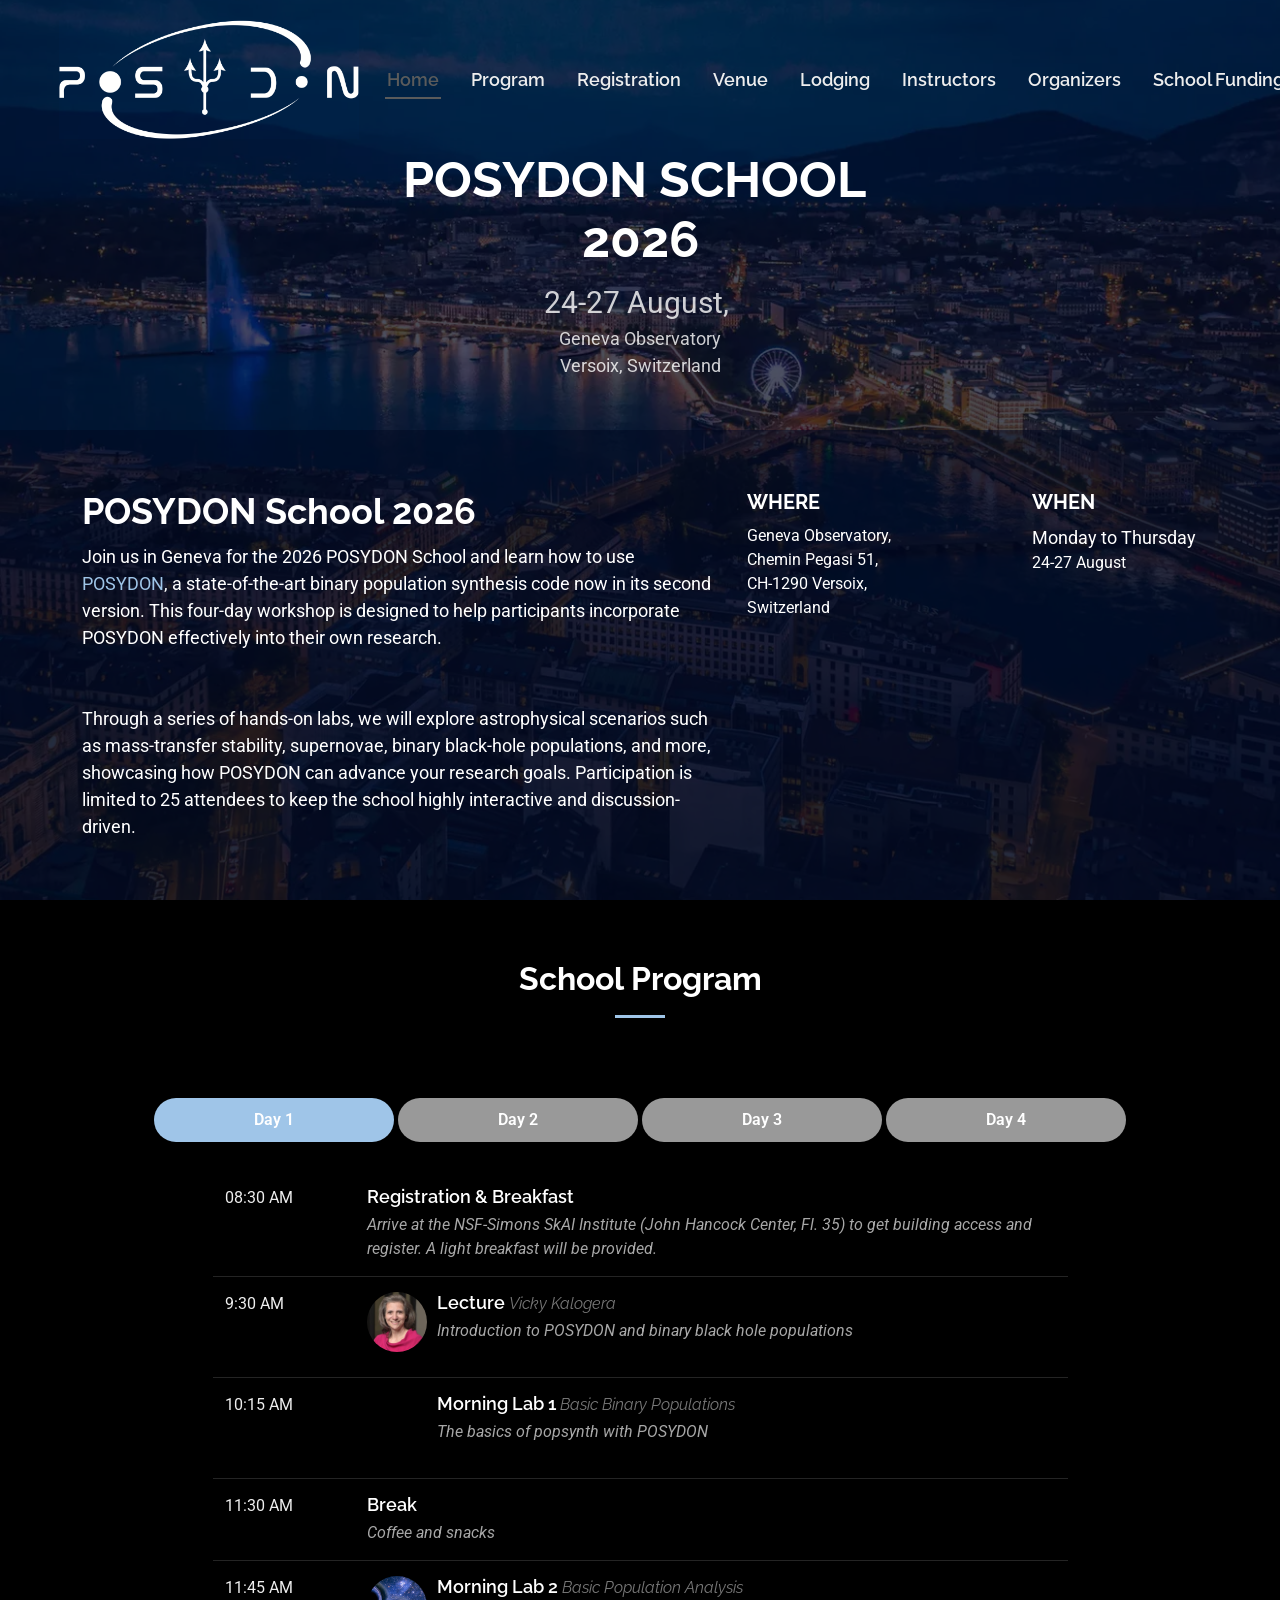
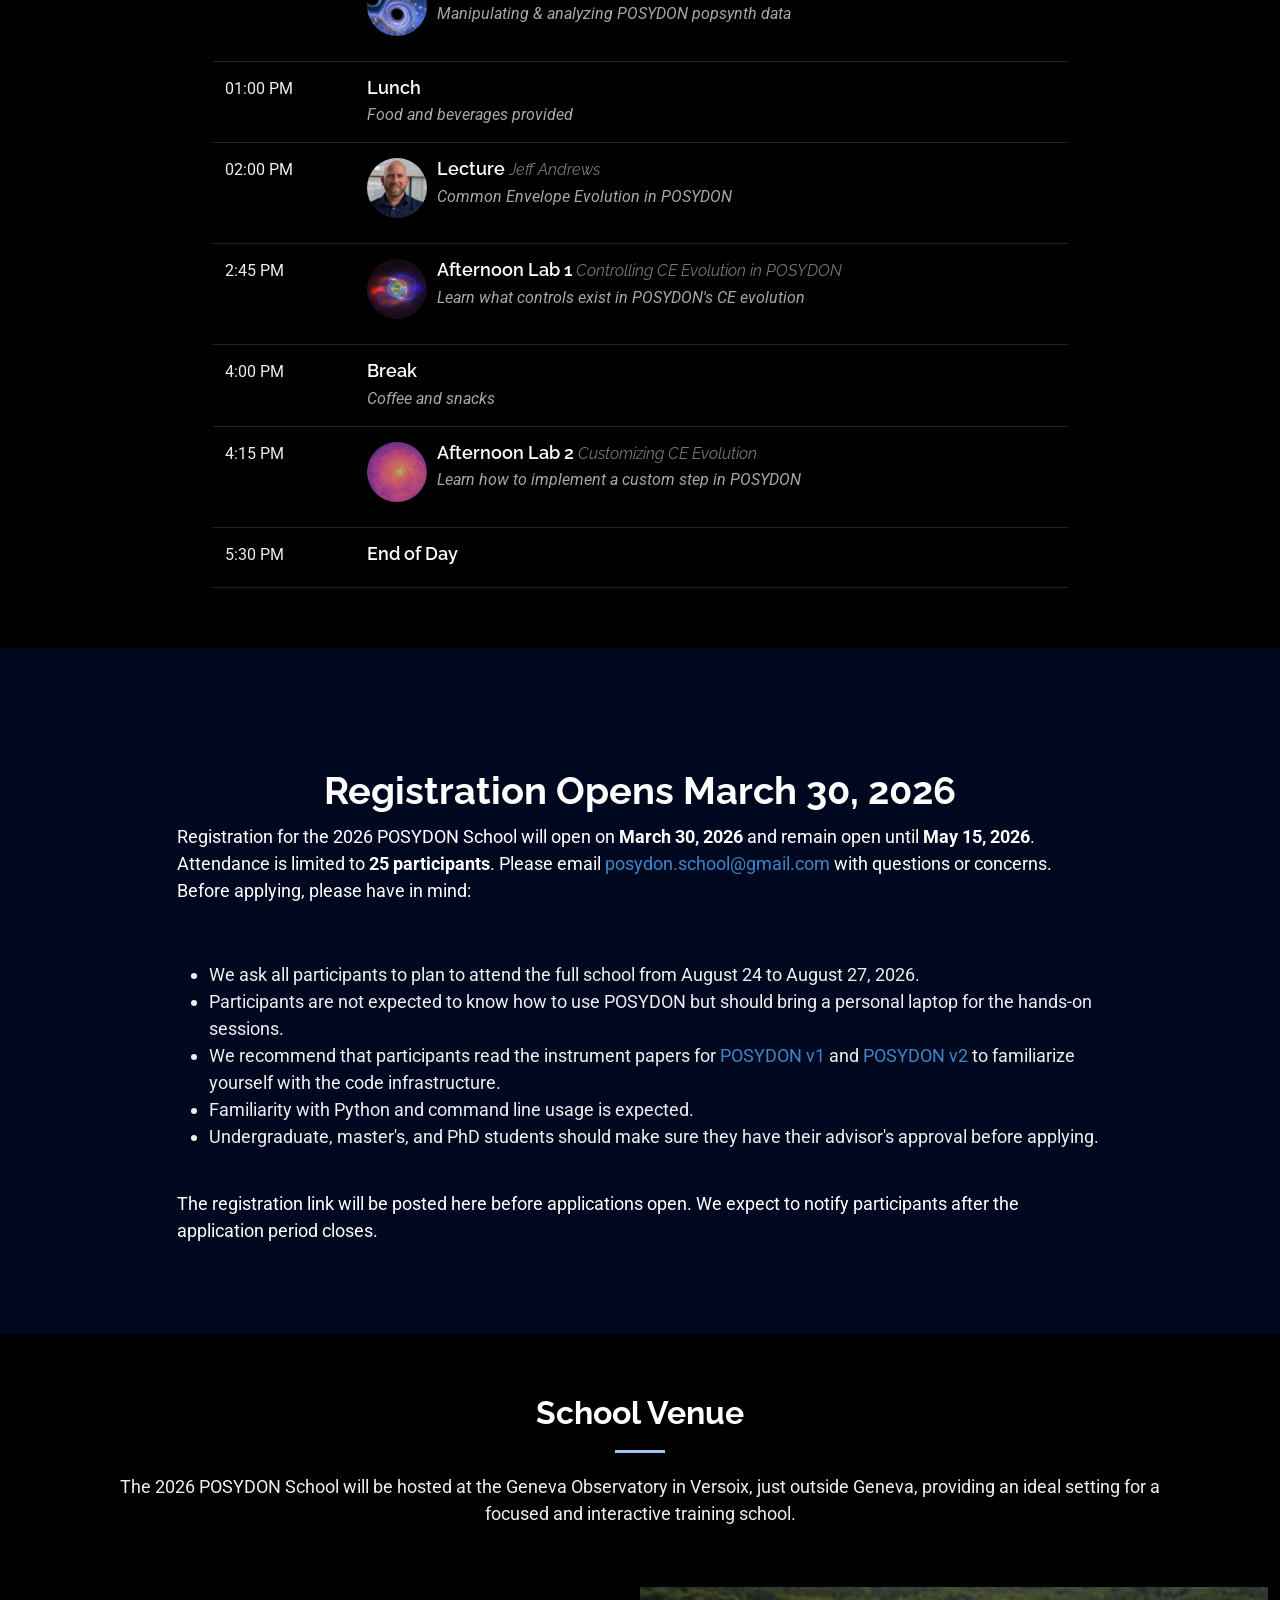
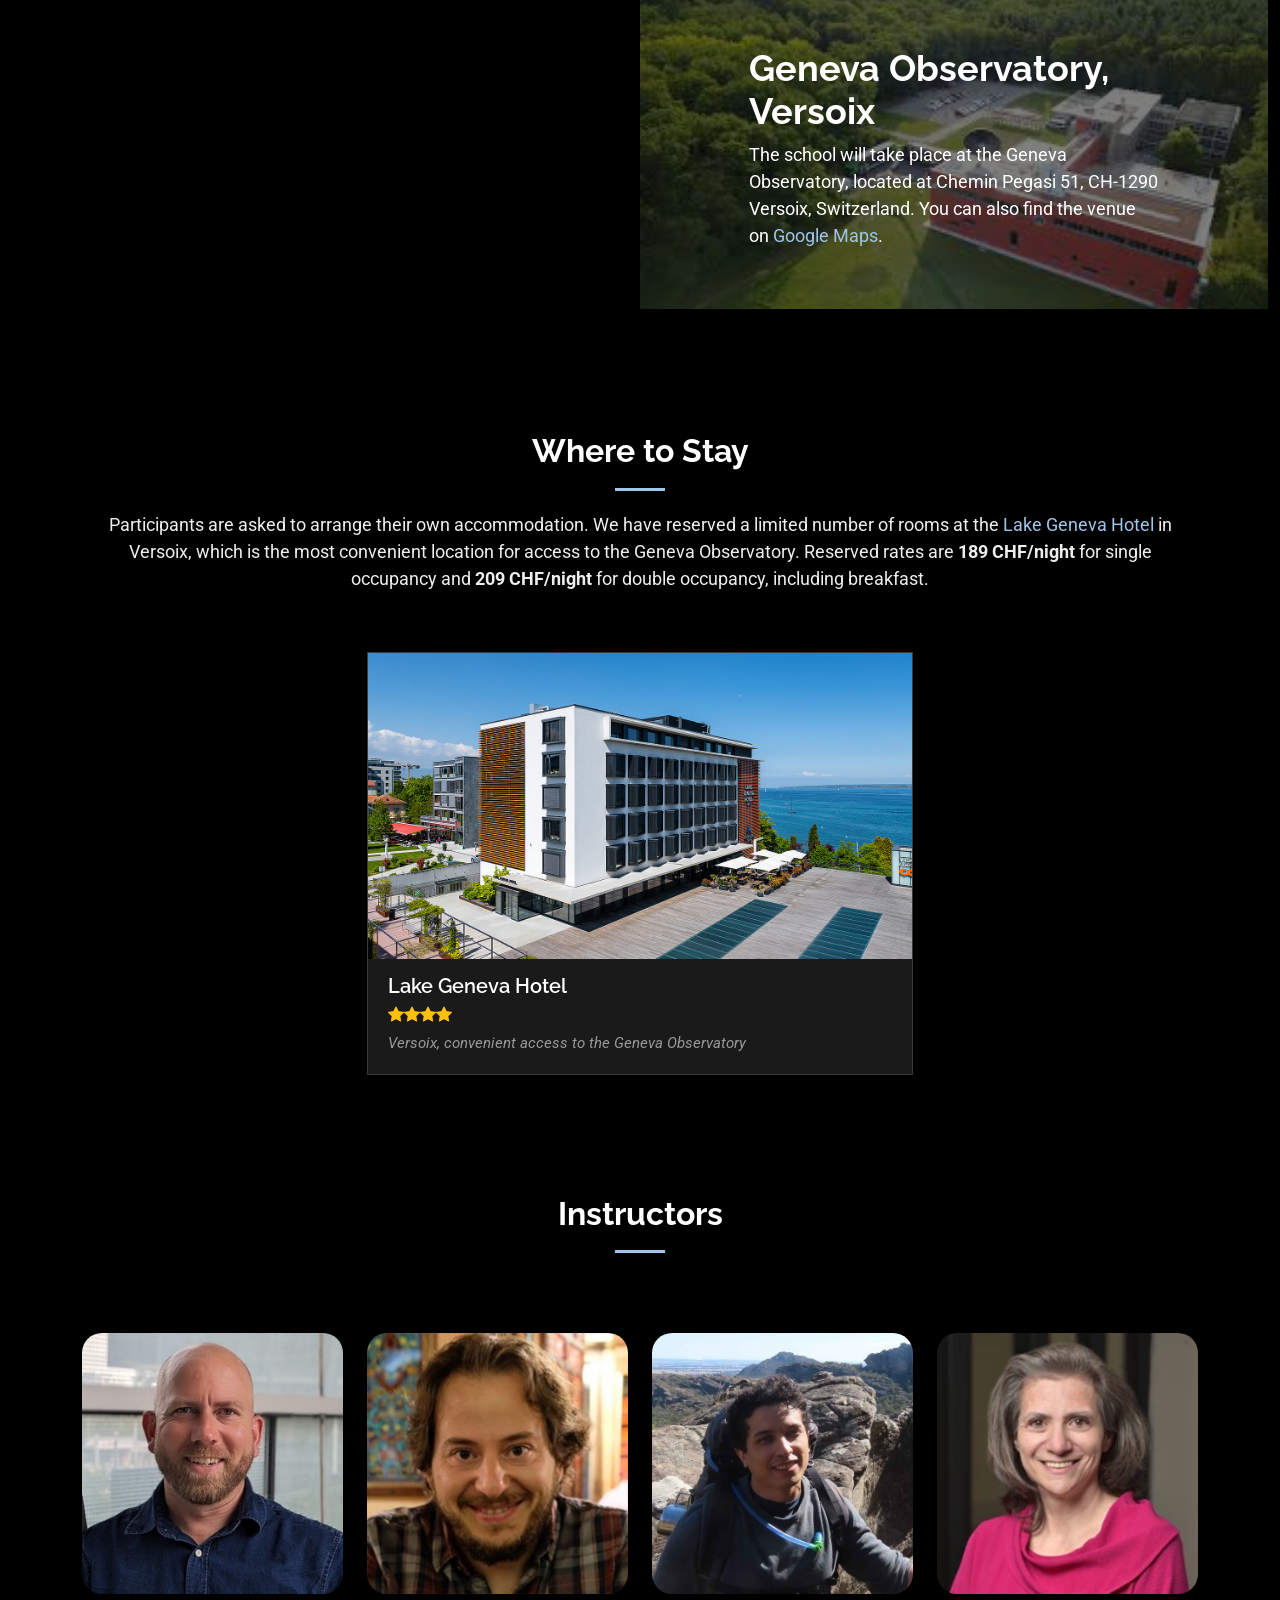
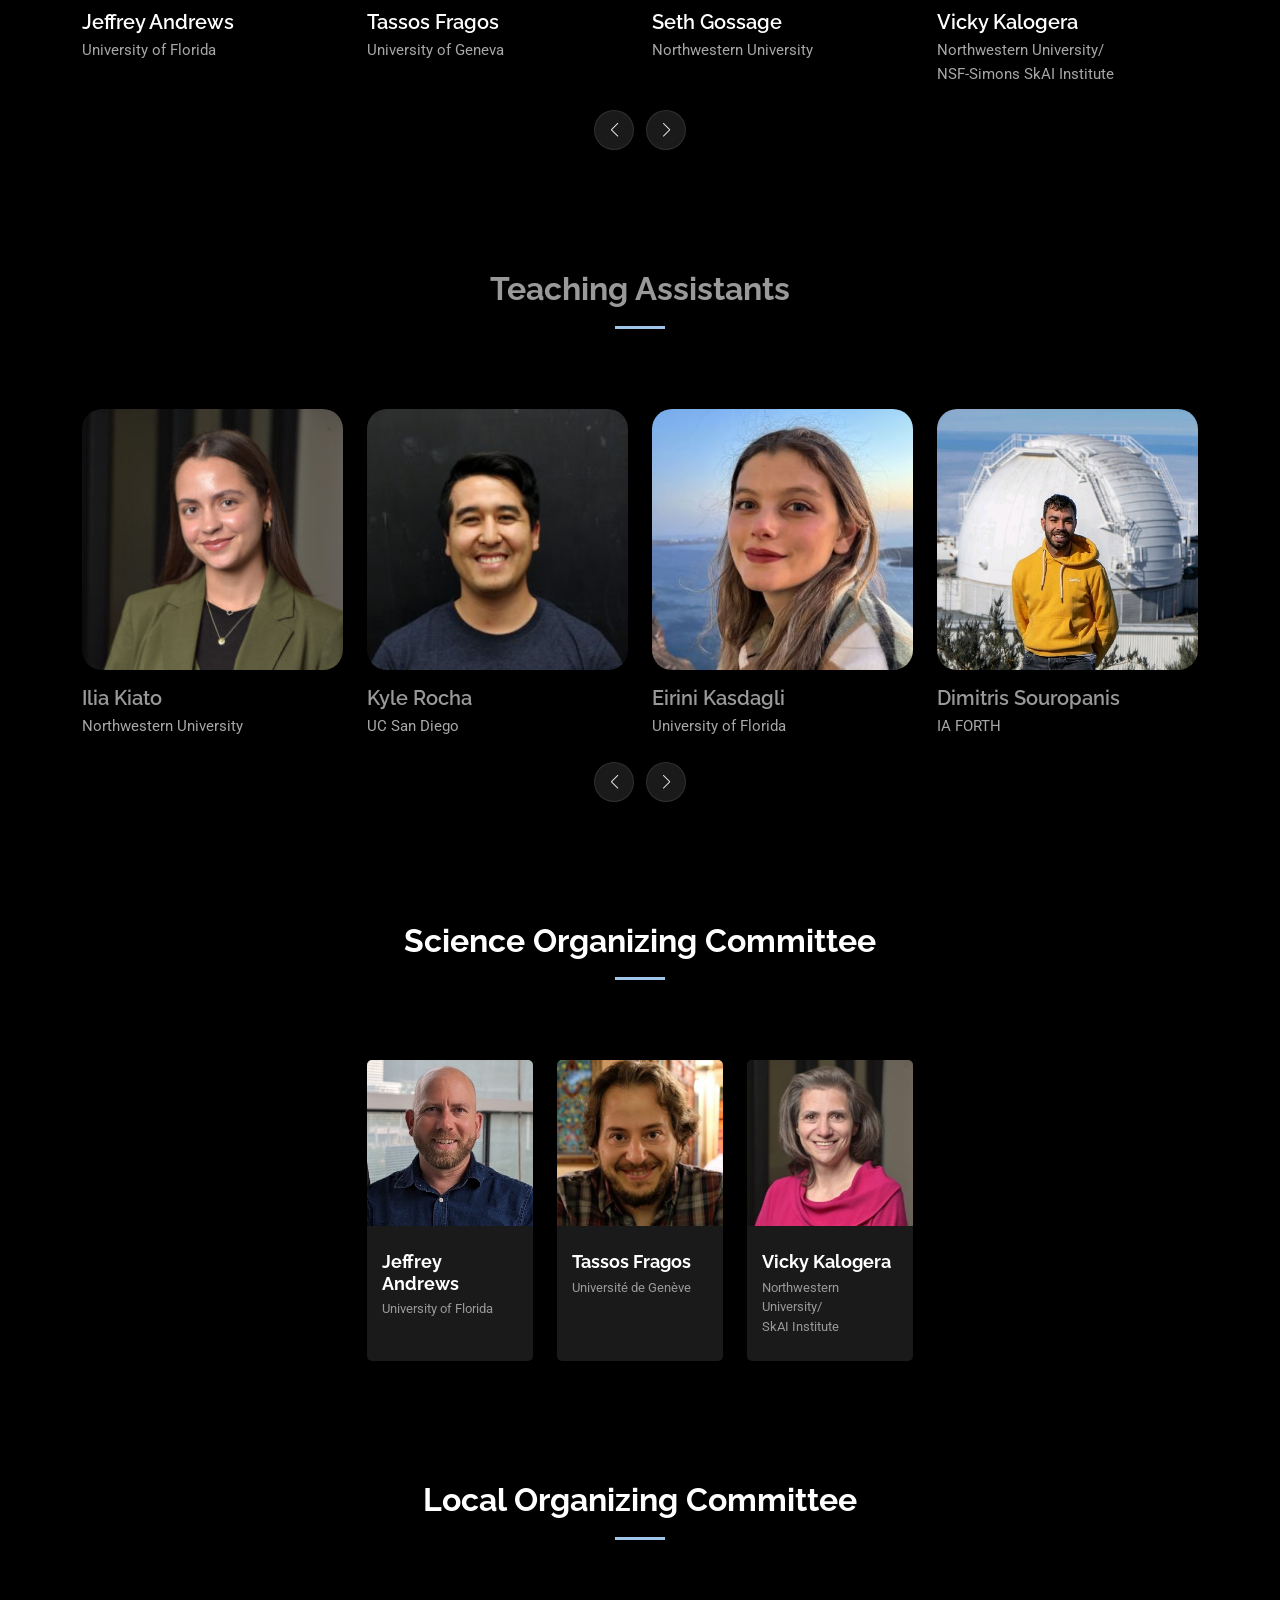
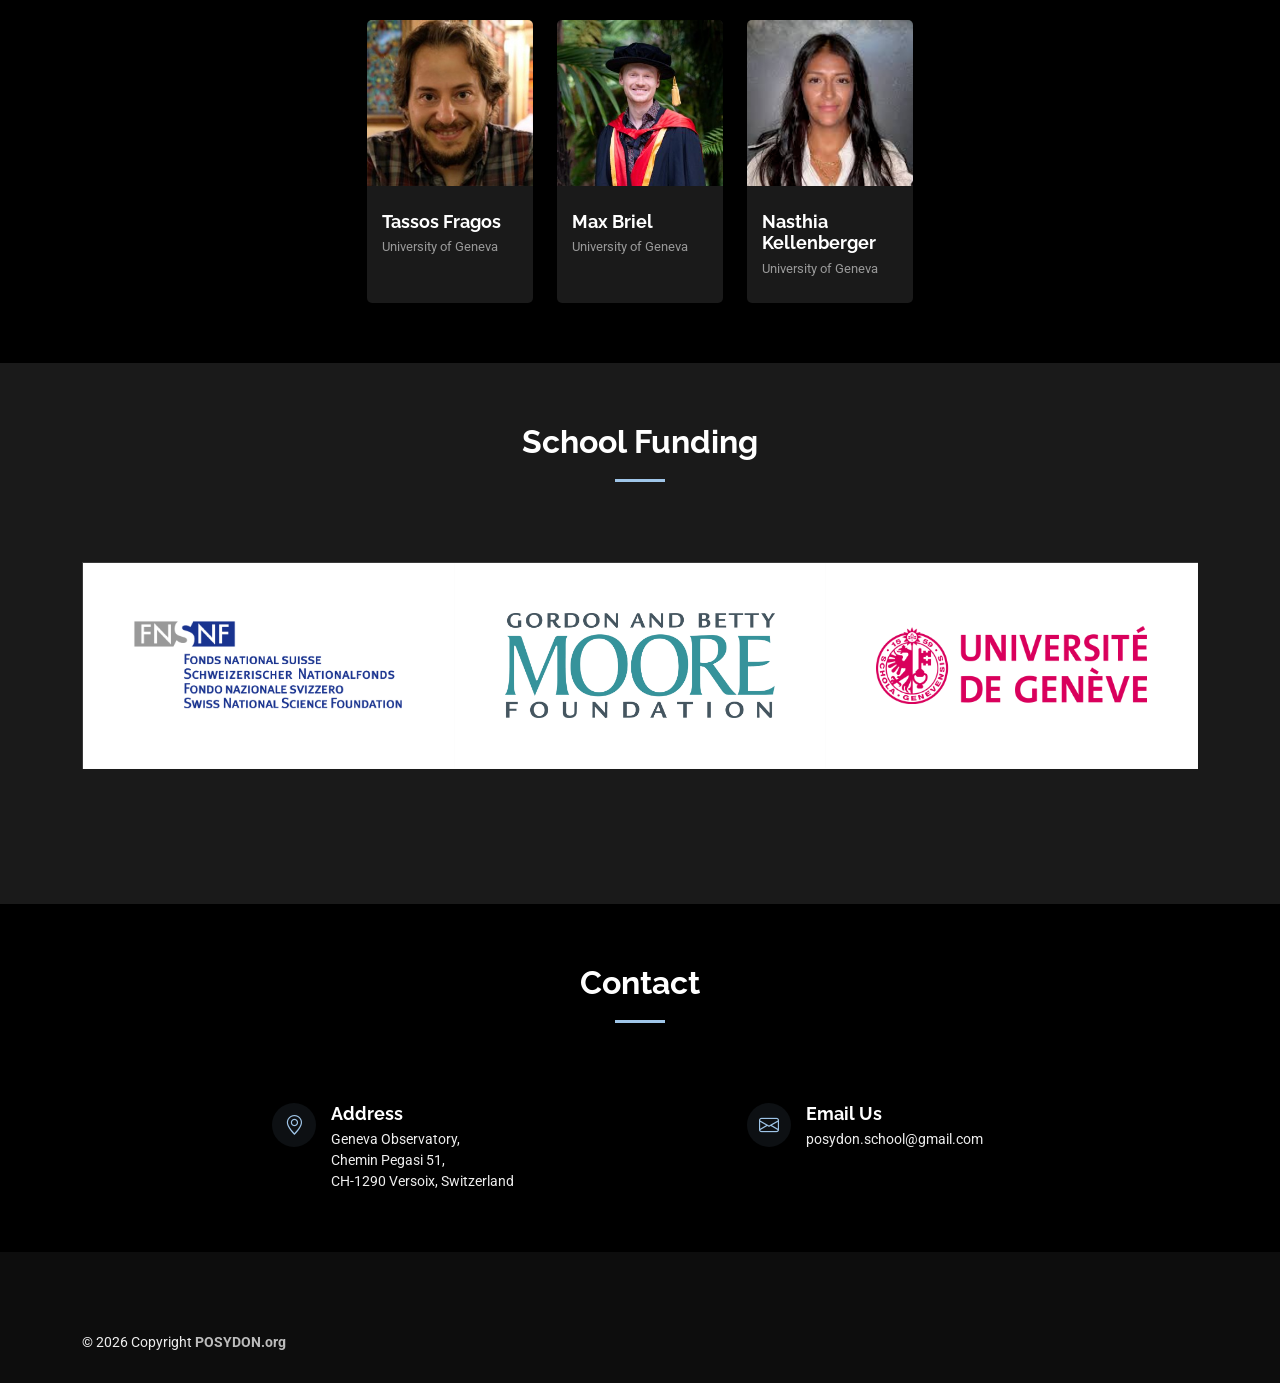
==== index.html @ afbc05e1 "Prepare POSYDON School 2026 site" ====
<!DOCTYPE html>
<html lang="en">

<head>
  <meta charset="utf-8">
  <meta content="width=device-width, initial-scale=1.0" name="viewport">
  <title>POSYDON School 2026</title>
  <meta name="description" content="">
  <meta name="keywords" content="">

  <!-- Favicons -->
  <link href="assets/img/favicon.png" rel="icon">
  <link href="assets/img/apple-touch-icon.png" rel="apple-touch-icon">

  <!-- Fonts -->
  <link href="https://fonts.googleapis.com" rel="preconnect">
  <link href="https://fonts.gstatic.com" rel="preconnect" crossorigin>
  <link href="https://fonts.googleapis.com/css2?family=Roboto:ital,wght@0,100;0,300;0,400;0,500;0,700;0,900;1,100;1,300;1,400;1,500;1,700;1,900&family=Raleway:ital,wght@0,100;0,200;0,300;0,400;0,500;0,600;0,700;0,800;0,900;1,100;1,200;1,300;1,400;1,500;1,600;1,700;1,800;1,900&display=swap" rel="stylesheet">

  <!-- Vendor CSS Files -->
  <link href="assets/vendor/bootstrap/css/bootstrap.min.css" rel="stylesheet">
  <link href="assets/vendor/bootstrap-icons/bootstrap-icons.css" rel="stylesheet">
  <link href="assets/vendor/aos/aos.css" rel="stylesheet">
  <link href="assets/vendor/glightbox/css/glightbox.min.css" rel="stylesheet">
  <link href="assets/vendor/swiper/swiper-bundle.min.css" rel="stylesheet">

  <!-- Main CSS File -->
  <link href="assets/css/main.css" rel="stylesheet">

</head>

<body class="index-page">

  <header id="header" class="header d-flex align-items-center fixed-top">
    <div class="container-fluid container-xl position-relative d-flex align-items-center">

      <a href="index.html" class="logo d-flex align-items-center me-auto">
        <img src="assets/img/logos/logo_transparent_cropped.png" width="300" alt="">
        <!-- Uncomment the line below if you also wish to use an text logo -->
        <!-- <h1 class="sitename">TheEvent</h1>  -->

        <nav id="navmenu" class="navmenu">
          <ul>
            <li><a href="#home" class="active">Home<br></a></li>
            <li><a href="#schedule">Program</a></li>
            <li><a href="#apply">Registration</a></li>
            <li><a href="#venue">Venue</a></li>
            <li><a href="#lodging">Lodging</a></li>
            <li><a href="#instructors">Instructors</a></li>
            <li><a href="#soc">Organizers</a></li>
            <li><a href="#sponsors">School Funding</a></li>
            <li><a href="#contact">Contact</a></li>
            <!--<li class="dropdown"><a href="#"><span>Dropdown</span> <i class="bi bi-chevron-down toggle-dropdown"></i></a>
      <ul>
        <li><a href="#">Dropdown 1</a></li>
        <li class="dropdown"><a href="#"><span>Deep Dropdown</span> <i class="bi bi-chevron-down toggle-dropdown"></i></a>
          <ul>
            <li><a href="#">Deep Dropdown 1</a></li>
            <li><a href="#">Deep Dropdown 2</a></li>
            <li><a href="#">Deep Dropdown 3</a></li>
            <li><a href="#">Deep Dropdown 4</a></li>
            <li><a href="#">Deep Dropdown 5</a></li>
          </ul>
        </li>
        <li><a href="#">Dropdown 2</a></li>
        <li><a href="#">Dropdown 3</a></li>
        <li><a href="#">Dropdown 4</a></li>
      </ul>
    </li>-->
            <!--<li><a href="#contact">Contact</a></li>-->
          </ul>
          <i class="mobile-nav-toggle d-xl-none bi bi-list"></i>
        </nav>

        <!--<a class="cta-btn d-none d-sm-block" href="#buy-tickets">Buy Tickets</a>-->

      </a>
    </div><a href="index.html" class="logo d-flex align-items-center me-auto">
    </a>
  </header>

  <main class="main">

    <!-- Home Section -->
    <section id="home" class="hero section home dark-background">

      <img src="assets/img/Geneva_photo.webp" alt="Geneva skyline" data-aos="fade-in" class="">

      <div class="container d-flex flex-column align-items-center text-center mt-auto">
        <h2 data-aos="fade-up" data-aos-delay="100" class="">POSYDON SCHOOL&nbsp;<div>2026</div>
        </h2>
        <p data-aos="fade-up" data-aos-delay="200" class="" style="font-size: 30px;">24-27 August,&nbsp;</p>
        <div><span style="color: color-mix(in srgb, var(--default-color), transparent 20%); font-family: var(--default-font); font-weight: var(--bs-body-font-weight); font-size: 18px;">Geneva Observatory<br>Versoix, Switzerland</span></div>
        <div data-aos="fade-up" data-aos-delay="300" class="">
          <!--<a href="https://www.youtube.com/watch?v=Y7f98aduVJ8" class="glightbox pulsating-play-btn mt-3"></a>-->
        </div>
      </div>

      <div class="about-info mt-auto position-relative">

        <div class="container position-relative" data-aos="fade-up">
          <div class="row">
            <div class="col-lg-7">
              <h2>POSYDON School 2026</h2>
              <p>Join us in Geneva for the 2026 POSYDON School and learn how to use <a href="https://posydon.org/" target="_blank">POSYDON</a>, a state-of-the-art binary population synthesis code now in its second version. This four-day workshop is designed to help participants incorporate POSYDON effectively into their own research.</p>
              <div><br></div>
              <p>Through a series of hands-on labs, we will explore astrophysical scenarios such as mass-transfer stability, supernovae, binary black-hole populations, and more, showcasing how POSYDON can advance your research goals. Participation is limited to 25 attendees to keep the school highly interactive and discussion-driven.<br></p>
            </div>
            <div class="col-lg-3">
              <h3>Where</h3>
              <p style="font-size: 16px">Geneva Observatory,<br>Chemin Pegasi 51,<br>CH-1290 Versoix,<br>Switzerland<br></p>
            </div>
            <div class="col-lg-2">
              <h3>When</h3>
              <p style="margin-bottom: 0">Monday to Thursday</p>
              <p style="font-size:16px; margin-top:0">24-27 August</p>
            </div>
          </div>
        </div>
      </div>

    </section><!-- /Home Section -->

    <!-- Schedule Section -->
    <section id="schedule" class="schedule section">

      <!-- Section Title -->
      <div class="container section-title">
        <h2>School Program</h2>
        <!--<h3>Updates coming soon!</h3>-->
      </div><!-- End Section Title -->

      <div class="container">

        <ul class="nav nav-tabs" role="tablist" data-aos="fade-up" data-aos-delay="100">
      <li class="nav-item">
        <a class="nav-link active" href="#day-1" role="tab" data-bs-toggle="tab">Day 1</a>
      </li>
      <li class="nav-item">
        <a class="nav-link" href="#day-2" role="tab" data-bs-toggle="tab">Day 2</a>
      </li>
      <li class="nav-item">
        <a class="nav-link" href="#day-3" role="tab" data-bs-toggle="tab">Day 3</a>
      </li>
      <li class="nav-item">
        <a class="nav-link" href="#day-4" role="tab" data-bs-toggle="tab">Day 4</a>
      </li>
    </ul>

        <div class="tab-content row justify-content-center" data-aos="fade-up" data-aos-delay="200">

          <!--<h3 class="sub-heading">Voluptatem nulla veniam soluta et corrupti consequatur neque eveniet officia. Eius necessitatibus voluptatem quis labore perspiciatis quia.</h3>-->

          <!-- Schdule Day 1 -->
          <div role="tabpanel" class="col-lg-9 tab-pane fade show active" id="day-1">
  
        <div class="row schedule-item">
          <div class="col-md-2"><time>08:30 AM</time></div>
          <div class="col-md-10">
            <h4>Registration & Breakfast</h4>
            <p>Arrive at the NSF-Simons SkAI Institute (John Hancock Center, Fl. 35) to get building access and register. A light breakfast will be provided.</p>
          </div>
        </div>
  
        <div class="row schedule-item">
          <div class="col-md-2"><time>9:30 AM</time></div>
          <div class="col-md-10">
            <div class="speaker">
              <img src="assets/img/person/Kalogera-2024-Website-Cropped.jpg" alt="Vicky Kalogera">
            </div>
            <h4>Lecture <span>Vicky Kalogera</span></h4>
            <p>Introduction to POSYDON and binary black hole populations</p>
          </div>
        </div>
  
        <div class="row schedule-item">
          <div class="col-md-2"><time>10:15 AM</time></div>
          <div class="col-md-10">
            <div class="speaker">
              <img src="assets/img/chandrawebb3-ngc3627.jpg" alt="">
            </div>
            <h4>Morning Lab 1 <span>Basic Binary Populations</span></h4>
            <p>The basics of popsynth with POSYDON</p>
          </div>
        </div>
  
        <div class="row schedule-item">
          <div class="col-md-2"><time>11:30 AM</time></div>
          <div class="col-md-10">
            <!--<div class="speaker">
              <img src="assets/img/speaker/speaker-3.webp" alt="Cole Emmerich">
            </div>-->
            <h4>Break</h4>
            <p>Coffee and snacks</p>
          </div>
        </div>
  
        <div class="row schedule-item">
          <div class="col-md-2"><time>11:45 AM</time></div>
          <div class="col-md-10">
            <div class="speaker">
              <img src="assets/img/071125_EC_blackholes_main.webp" alt="">
            </div>
            <h4>Morning Lab 2 <span>Basic Population Analysis</span></h4>
            <p>Manipulating & analyzing POSYDON popsynth data</p>
          </div>
        </div>
  
        <div class="row schedule-item">
          <div class="col-md-2"><time>01:00 PM</time></div>
          <div class="col-md-10">
            <!--<div class="speaker">
              <img src="assets/img/speaker/speaker-5.webp" alt="Alejandrin Littel">
            </div>-->
            <h4>Lunch</h4>
            <p>Food and beverages provided</p>
          </div>
        </div>
  
        <div class="row schedule-item">
          <div class="col-md-2"><time>02:00 PM</time></div>
          <div class="col-md-10">
            <div class="speaker">
              <img src="assets/img/person/JeffAndrews.jpg" alt="Jeff Andrews">
            </div>
            <h4>Lecture <span>Jeff Andrews</span></h4>
            <p>Common Envelope Evolution in POSYDON</p>
          </div>
        </div>

        <div class="row schedule-item">
          <div class="col-md-2"><time>2:45 PM</time></div>
          <div class="col-md-10">
            <div class="speaker">
              <img src="assets/img/HD_101584.jpg" alt="">
            </div>
            <h4>Afternoon Lab 1 <span>Controlling CE Evolution in POSYDON</span></h4>
            <p>Learn what controls exist in POSYDON's CE evolution</p>
          </div>
        </div>
  
        <div class="row schedule-item">
          <div class="col-md-2"><time>4:00 PM</time></div>
          <div class="col-md-10">
            <!--<div class="speaker">
              <img src="assets/img/speaker/speaker-3.webp" alt="Cole Emmerich">
            </div>-->
            <h4>Break</h4>
            <p>Coffee and snacks</p>
          </div>
        </div>
  
        <div class="row schedule-item">
          <div class="col-md-2"><time>4:15 PM</time></div>
          <div class="col-md-10">
            <div class="speaker">
              <img src="assets/img/turbulenttim_ce.png" alt="">
            </div>
            <h4>Afternoon Lab 2 <span>Customizing CE Evolution</span></h4>
            <p>Learn how to implement a custom step in POSYDON</p>
          </div>
        </div>

        <div class="row schedule-item">
          <div class="col-md-2"><time>5:30 PM</time></div>
          <div class="col-md-10">
            <!--<div class="speaker">
              <img src="assets/img/speaker/speaker-3.webp" alt="Cole Emmerich">
            </div>-->
            <h4>End of Day</h4>
            <!--<p>Coffee and snacks</p>-->
          </div>
        </div>
  
      </div><!-- End Schdule Day 1 -->

          <!-- Schdule Day 2 -->
          <div role="tabpanel" class="col-lg-9  tab-pane fade" id="day-2">

        <div class="row schedule-item">
          <div class="col-md-2"><time>09:00 AM</time></div>
          <div class="col-md-10">
            <h4>Breakfast</h4>
            <p>A light breakfast will be provided</p>
          </div>
        </div>
  
        <div class="row schedule-item">
          <div class="col-md-2"><time>9:30 AM</time></div>
          <div class="col-md-10">
            <div class="speaker">
              <img src="assets/img/person/Manos_resize.jpg" alt="Manos Zapartas">
            </div>
            <h4>Lecture <span>Manos Zapartas</span></h4>
            <p>Supernova populations and extracting progenitor properties</p>
          </div>
        </div>
  
        <div class="row schedule-item">
          <div class="col-md-2"><time>10:15 AM</time></div>
          <div class="col-md-10">
            <div class="speaker">
              <img src="assets/img/sneexplode.webp" alt="">
            </div>
            <h4>Morning Lab 1 <span>Profiles and surface properties</span></h4>
            <p>Understanding physical variations, kicks, and collapsing profiles</p>
          </div>
        </div>
  
        <div class="row schedule-item">
          <div class="col-md-2"><time>11:30 AM</time></div>
          <div class="col-md-10">
            <!--<div class="speaker">
              <img src="assets/img/speaker/speaker-3.webp" alt="Cole Emmerich">
            </div>-->
            <h4>Break</h4>
            <p>Coffee and snacks</p>
          </div>
        </div>
  
        <div class="row schedule-item">
          <div class="col-md-2"><time>11:45 AM</time></div>
          <div class="col-md-10">
            <div class="speaker">
              <img src="assets/img/transient.jpg" alt="">
            </div>
            <h4>Morning Lab 2 <span>SNe kicks and types</span></h4>
            <p>Learn how POSYDON models different SNe types and their kicks in stellar populations</p>
          </div>
        </div>
  
        <div class="row schedule-item">
          <div class="col-md-2"><time>01:00 PM</time></div>
          <div class="col-md-10">
            <!--<div class="speaker">
              <img src="assets/img/speaker/speaker-5.webp" alt="Alejandrin Littel">
            </div>-->
            <h4>Lunch</h4>
            <p>Food and beverages provided</p>
          </div>
        </div>
  
        <div class="row schedule-item">
          <div class="col-md-2"><time>02:00 PM</time></div>
          <div class="col-md-10">
            <div class="speaker">
              <img src="assets/img/person/zevin_headshot-Michael-Zevin_resized.png" alt="Mike Zevin">
            </div>
            <h4>Lecture <span>Mike Zevin</span></h4>
            <p>Star Formation History, Cosmology, Transient Rates</p>
          </div>
        </div>

        <div class="row schedule-item">
          <div class="col-md-2"><time>2:45 PM</time></div>
          <div class="col-md-10">
            <div class="speaker">
              <img src="assets/img/NeutronStarMerger.jpg" alt="">
            </div>
            <h4>Afternoon Lab 1 <span>Calculating Rates</span></h4>
            <p>Multi-metallicity & transient populations, initial conditions reweighting</p>
          </div>
        </div>
  
        <div class="row schedule-item">
          <div class="col-md-2"><time>4:00 PM</time></div>
          <div class="col-md-10">
            <!--<div class="speaker">
              <img src="assets/img/speaker/speaker-3.webp" alt="Cole Emmerich">
            </div>-->
            <h4>Break</h4>
            <p>Coffee and snacks</p>
          </div>
        </div>
  
        <div class="row schedule-item">
          <div class="col-md-2"><time>4:15 PM</time></div>
          <div class="col-md-10">
            <div class="speaker">
              <img src="assets/img/ligo_selection.png" alt="">
            </div>
            <h4>Afternoon Lab 2 <span>Selection Effects</span></h4>
            <p>Cosmological rates, star formation histories, and detectability</p>
          </div>
        </div>

        <div class="row schedule-item">
          <div class="col-md-2"><time>5:30 PM</time></div>
          <div class="col-md-10">
            <!--<div class="speaker">
              <img src="assets/img/speaker/speaker-3.webp" alt="Cole Emmerich">
            </div>-->
            <h4>End of Day</h4>
            <!--<p>Coffee and snacks</p>-->
          </div>
        </div>
  
      </div><!-- End Schdule Day 2 -->

          <!-- Schdule Day 3 -->
          <div role="tabpanel" class="col-lg-9  tab-pane fade" id="day-3">

        <div class="row schedule-item">
          <div class="col-md-2"><time>09:00 AM</time></div>
          <div class="col-md-10">
            <h4>Breakfast</h4>
            <p>A light breakfast will be provided</p>
          </div>
        </div>
  
        <div class="row schedule-item">
          <div class="col-md-2"><time>9:30 AM</time></div>
          <div class="col-md-10">
            <div class="speaker">
              <img src="assets/img/person/Tassos.jpg" alt="Tassos Fragos">
            </div>
            <h4>Lecture <span>Tassos Fragos</span></h4>
            <p>X-ray Binaries & Super-Eddington Accretion</p>
          </div>
        </div>
  
        <div class="row schedule-item">
          <div class="col-md-2"><time>10:15 AM</time></div>
          <div class="col-md-10">
            <div class="speaker">
              <img src="assets/img/star_forming.jpg" alt="">
            </div>
            <h4>Morning Lab 1 <span>Non-instantaneous Populations</span></h4>
            <p>Formation of wind-fed BH-HMXBs</p>
          </div>
        </div>
  
        <div class="row schedule-item">
          <div class="col-md-2"><time>11:30 AM</time></div>
          <div class="col-md-10">
            <!--<div class="speaker">
              <img src="assets/img/speaker/speaker-3.webp" alt="Cole Emmerich">
            </div>-->
            <h4>Break</h4>
            <p>Coffee and snacks</p>
          </div>
        </div>
  
        <div class="row schedule-item">
          <div class="col-md-2"><time>11:45 AM</time></div>
          <div class="col-md-10">
            <div class="speaker">
              <img src="assets/img/zwicky.jpeg" alt="">
            </div>
            <h4>Morning Lab 2 <span>Star Formation History</span></h4>
            <p>Simulating the X-ray luminosity function</p>
          </div>
        </div>
  
        <div class="row schedule-item">
          <div class="col-md-2"><time>01:00 PM</time></div>
          <div class="col-md-10">
            <!--<div class="speaker">
              <img src="assets/img/speaker/speaker-5.webp" alt="Alejandrin Littel">
            </div>-->
            <h4>Lunch</h4>
            <p>Food and beverages provided</p>
          </div>
        </div>
  
        <div class="row schedule-item">
          <div class="col-md-2"><time>02:00 PM</time></div>
          <div class="col-md-10">
            <div class="speaker">
              <img src="assets/img/person/MaxBriel_resize.jpg" alt="Max Briel">
            </div>
            <h4>Lecture <span>Max Briel</span></h4>
            <p>Stability of Mass Transfer</p>
          </div>
        </div>

        <div class="row schedule-item">
          <div class="col-md-2"><time>2:45 PM</time></div>
          <div class="col-md-10">
            <div class="speaker">
              <img src="assets/img/grids_padded.png" alt="">
            </div>
            <h4>Afternoon Lab 1 <span>Grid Visualization</span></h4>
            <p>Visualizing POSYDON's underlying MESA model grids</p>
          </div>
        </div>
  
        <div class="row schedule-item">
          <div class="col-md-2"><time>4:00 PM</time></div>
          <div class="col-md-10">
            <!--<div class="speaker">
              <img src="assets/img/speaker/speaker-3.webp" alt="Cole Emmerich">
            </div>-->
            <h4>Break</h4>
            <p>Coffee and snacks</p>
          </div>
        </div>
  
        <div class="row schedule-item">
          <div class="col-md-2"><time>4:15 PM</time></div>
          <div class="col-md-10">
            <div class="speaker">
              <img src="assets/img/field.png" alt="">
            </div>
            <h4>Afternoon Lab 2 <span>Running a Grid</span></h4>
            <p>The basics of running your own MESA model grids for POSYDON</p>
          </div>
        </div>

        <div class="row schedule-item">
          <div class="col-md-2"><time>5:30 PM</time></div>
          <div class="col-md-10">
            <!--<div class="speaker">
              <img src="assets/img/speaker/speaker-3.webp" alt="Cole Emmerich">
            </div>-->
            <h4>End of Day</h4>
            <!--<p>Coffee and snacks</p>-->
          </div>
        </div>
  
      </div><!-- End Schdule Day 3 -->

          <!-- Schdule Day 4 -->
          <div role="tabpanel" class="col-lg-9  tab-pane fade" id="day-4">

        <div class="row schedule-item">
          <div class="col-md-2"><time>09:00 AM</time></div>
          <div class="col-md-10">
            <h4>Breakfast</h4>
            <p>A light breakfast will be provided</p>
          </div>
        </div>
  
        <div class="row schedule-item">
          <div class="col-md-2"><time>9:30 AM</time></div>
          <div class="col-md-10">
            <div class="speaker">
              <img src="assets/img/person/SethGossage.jpg" alt="Seth Gossage">
            </div>
            <h4>Lecture <span>Seth Gossage</span></h4>
            <p>Tides & Magnetic Braking</p>
          </div>
        </div>
  
        <div class="row schedule-item">
          <div class="col-md-2"><time>10:15 AM</time></div>
          <div class="col-md-10">
            <div class="speaker">
              <img src="assets/img/binary.jpg" alt="">
            </div>
            <h4>Morning Lab 1 <span>Detached Binary Evolution</span></h4>
            <p>Learn how POSYDON handles the evolution of detached binary systems</p>
          </div>
        </div>
  
        <div class="row schedule-item">
          <div class="col-md-2"><time>11:30 AM</time></div>
          <div class="col-md-10">
            <!--<div class="speaker">
              <img src="assets/img/speaker/speaker-3.webp" alt="Cole Emmerich">
            </div>-->
            <h4>Break</h4>
            <p>Coffee and snacks</p>
          </div>
        </div>
  
        <div class="row schedule-item">
          <div class="col-md-2"><time>11:45 AM</time></div>
          <div class="col-md-10">
            <div class="speaker">
              <img src="assets/img/Magnetar_1300Lede.jpg" alt="">
            </div>
            <h4>Morning Lab 2 <span>Custom Physics Prescriptions</span></h4>
            <p>Learn how to modify POSYDON's default prescriptions during detached evolution</p>
          </div>
        </div>
  
        <div class="row schedule-item">
          <div class="col-md-2"><time>01:00 PM</time></div>
          <div class="col-md-10">
            <!--<div class="speaker">
              <img src="assets/img/speaker/speaker-5.webp" alt="Alejandrin Littel">
            </div>-->
            <h4>Lunch</h4>
            <p>Food and beverages provided</p>
          </div>
        </div>
  
        <div class="row schedule-item">
          <div class="col-md-2"><time>02:00 PM</time></div>
          <div class="col-md-10">
            <div class="speaker">
              <img src="assets/img/person/Aggelos-Katsaggelos.jpg" alt="Aggelos Katsaggelos">
            </div>
            <h4>Lecture <span>Aggelos Katsaggelos</span></h4>
            <p>Initial-Final Interpolation</p>
          </div>
        </div>

        <div class="row schedule-item">
          <div class="col-md-2"><time>2:45 PM</time></div>
          <div class="col-md-10">
            <div class="speaker">
              <img src="assets/img/wave-dots-weave-lines-abstract-260nw-1597219930.jpg" alt="">
            </div>
            <h4>Afternoon Lab 1 <span>Interpolation in POSYDON</span></h4>
            <p>Understand the different interpolation strategies available in POSYDON</p>
          </div>
        </div>
  
        <div class="row schedule-item">
          <div class="col-md-2"><time>4:00 PM</time></div>
          <div class="col-md-10">
            <!--<div class="speaker">
              <img src="assets/img/speaker/speaker-3.webp" alt="Cole Emmerich">
            </div>-->
            <h4>Break</h4>
            <p>Coffee and snacks</p>
          </div>
        </div>
  
        <div class="row schedule-item">
          <div class="col-md-2"><time>4:15 PM</time></div>
          <div class="col-md-10">
            <!--<div class="speaker">
              <img src="assets/img/speaker/speaker-4.webp" alt="Jack Christiansen">
            </div>-->
            <h4>Recap & Farewell</h4>
            <p>Closing remarks on the week</p>
          </div>
        </div>

        <div class="row schedule-item">
          <div class="col-md-2"><time>4:30 PM</time></div>
          <div class="col-md-10">
            <!--<div class="speaker">
              <img src="assets/img/speaker/speaker-3.webp" alt="Cole Emmerich">
            </div>-->
            <h4>End of Day</h4>
            <!--<p>Coffee and snacks</p>-->
          </div>
        </div>
  
      </div><!-- End Schdule Day 4 -->

        </div>

      </div>
    </section><!-- /Schedule Section -->

    <!-- Apply Section -->
    <section id="apply" class="apply section dark-background">

      <div class="container">
        <div class="row justify-content-center">
          <div class="col-lg-10 text-center" data-aos="fade-up" data-aos-delay="100">
            <h2>Registration Opens March 30, 2026</h2>
          </div>
          <div class="col-lg-10 text-start" data-aos="fade-up" data-aos-delay="100">
            <p>Registration for the 2026 POSYDON School will open on <strong>March 30, 2026</strong> and remain open until <strong>May 15, 2026</strong>. Attendance is limited to <strong>25 participants</strong>. Please email <a href="mailto:posydon.school@gmail.com">posydon.school@gmail.com</a> with questions or concerns. Before applying, please have in mind:<br><br></p>
            <ul style="font-size: 18px">
              <li>We ask all participants to plan to attend the full school from August 24 to August 27, 2026.</li>
              <li>Participants are not expected to know how to use POSYDON but should bring a personal laptop for the hands-on sessions.</li>
              <li>We recommend that participants read the instrument papers for <a href="https://ui.adsabs.harvard.edu/abs/2023ApJS..264...45F/abstract" target="_blank">POSYDON v1</a> and <a href="https://ui.adsabs.harvard.edu/abs/2024arXiv241102376A/abstract" target="_blank">POSYDON v2</a> to familiarize yourself with the code infrastructure.</li>
              <li>Familiarity with Python and command line usage is expected.</li>
              <li>Undergraduate, master's, and PhD students should make sure they have their advisor's approval before applying.</li>
            </ul>
            <br>
            <p>The registration link will be posted here before applications open. We expect to notify participants after the application period closes.</p>
          </div>
          <div class="col-lg-10 text-center" data-aos="fade-up" data-aos-delay="100">
            <!--<a href="https://docs.google.com/forms/d/e/1FAIpQLSfBim8VPOn-hacWDQonY-FwsnfdIOn4e9bo847AZNt-u7JMrQ/viewform?usp=header" target="_blank" class="btn-get-started" style="font-size: 24px;">Register Here</a>-->
          </div>
          <!--</div>-->
        </div>
      </div>

    </section><!-- /Apply Section -->

    <!-- Venue Section -->
    <section id="venue" class="venue section">

      <!-- Section Title -->
      <div class="container section-title">
        <h2>School Venue</h2>

        <div class="container">
          <div class="row justify-content-center">
            <div class="col-lg-12 text-center" data-aos="fade-up" data-aos-delay="100">
              <p>The 2026 POSYDON School will be hosted at the Geneva Observatory in Versoix, just outside Geneva, providing an ideal setting for a focused and interactive training school.</p>
            </div>
          </div>
        </div>

      </div><!-- End Section Title -->

      <div class="container-fluid" data-aos="fade-up">

        <div class="row g-0">
          <div class="col-lg-6 venue-map">
            <iframe src="https://www.google.com/maps?q=Chemin+Pegasi+51,+1290+Versoix,+Switzerland&output=embed" frameborder="0" style="border:0;" allowfullscreen="" loading="lazy" referrerpolicy="no-referrer-when-downgrade"></iframe>
          </div>

          <div class="col-lg-6 venue-info" style="background-image: url(assets/img/GenevaObservatory_photo.jpeg)">
            <div class="row justify-content-center">
              <div class="col-11 col-lg-8 position-relative">
                <h3>Geneva Observatory, Versoix</h3>
                <p>The school will take place at the Geneva Observatory, located at Chemin Pegasi 51, CH-1290 Versoix, Switzerland. You can also find the venue on <a href="https://maps.app.goo.gl/JXurEQLeD74qj3vv6" target="_blank">Google Maps</a>.</p>
              </div>
            </div>
          </div>
        </div>

      </div>

      <!--<div class="container-fluid venue-gallery-container" data-aos="fade-up" data-aos-delay="100">
    <div class="row g-0">

      <div class="col-lg-3 col-md-4">
        <div class="venue-gallery">
          <a href="assets/img/event-gallery/event-gallery-1.webp" class="glightbox" data-gall="venue-gallery">
            <img src="assets/img/event-gallery/event-gallery-1.webp" alt="" class="img-fluid">
          </a>
        </div>
      </div>

      <div class="col-lg-3 col-md-4">
        <div class="venue-gallery">
          <a href="assets/img/event-gallery/event-gallery-2.webp" class="glightbox" data-gall="venue-gallery">
            <img src="assets/img/event-gallery/event-gallery-2.webp" alt="" class="img-fluid">
          </a>
        </div>
      </div>

      <div class="col-lg-3 col-md-4">
        <div class="venue-gallery">
          <a href="assets/img/event-gallery/event-gallery-3.webp" class="glightbox" data-gall="venue-gallery">
            <img src="assets/img/event-gallery/event-gallery-3.webp" alt="" class="img-fluid">
          </a>
        </div>
      </div>

      <div class="col-lg-3 col-md-4">
        <div class="venue-gallery">
          <a href="assets/img/event-gallery/event-gallery-4.webp" class="glightbox" data-gall="venue-gallery">
            <img src="assets/img/event-gallery/event-gallery-4.webp" alt="" class="img-fluid">
          </a>
        </div>
      </div>

      <div class="col-lg-3 col-md-4">
        <div class="venue-gallery">
          <a href="assets/img/event-gallery/event-gallery-5.webp" class="glightbox" data-gall="venue-gallery">
            <img src="assets/img/event-gallery/event-gallery-5.webp" alt="" class="img-fluid">
          </a>
        </div>
      </div>

      <div class="col-lg-3 col-md-4">
        <div class="venue-gallery">
          <a href="assets/img/event-gallery/event-gallery-6.webp" class="glightbox" data-gall="venue-gallery">
            <img src="assets/img/event-gallery/event-gallery-6.webp" alt="" class="img-fluid">
          </a>
        </div>
      </div>

      <div class="col-lg-3 col-md-4">
        <div class="venue-gallery">
          <a href="assets/img/event-gallery/event-gallery-7.webp" class="glightbox" data-gall="venue-gallery">
            <img src="assets/img/event-gallery/event-gallery-7.webp" alt="" class="img-fluid">
          </a>
        </div>
      </div>

      <div class="col-lg-3 col-md-4">
        <div class="venue-gallery">
          <a href="assets/img/event-gallery/event-gallery-8.webp" class="glightbox" data-gall="venue-gallery">
            <img src="assets/img/event-gallery/event-gallery-8.webp" alt="" class="img-fluid">
          </a>
        </div>
      </div>

    </div>
  </div>-->

    </section><!-- /Venue Section -->

    <!-- Lodging Section -->
    <section id="lodging" class="lodging section">

      <!-- Section Title -->
      <div class="container section-title">
        <h2>Where to Stay</h2>
        <!--<p>Participants are asked to secure their own accomodation in the area during their stay. There are a number of hotels surrounding the John Hancock Center in downtown Chicago, but <a href="https://www.airbnb.com/s/Downtown-Chicago/homes?refinement_paths%5B%5D=%2Fhomes&amp;flexible_trip_lengths%5B%5D=one_week&amp;monthly_start_date=2025-04-01&amp;monthly_length=3&amp;monthly_end_date=2025-07-01&amp;price_filter_input_type=0&amp;channel=EXPLORE&amp;place_id=ChIJF2eEdK8sDogR_bsJDuvHPbw&amp;acp_id=37c739a1-9c4b-4ad4-97c7-6979a047418c&amp;date_picker_type=calendar&amp;source=structured_search_input_header&amp;search_type=user_map_move&amp;query=Downtown%20Chicago&amp;search_mode=regular_search&amp;price_filter_num_nights=5&amp;ne_lat=41.87683028300377&amp;ne_lng=-87.59066123239677&amp;sw_lat=41.843189581888616&amp;sw_lng=-87.64374403944907&amp;zoom=15.02781718308384&amp;zoom_level=15.02781718308384&amp;search_by_map=true" target="_blank">AirBnB</a> may provide some affordable options as well. We will be providing further recommendations regarding AirBnB soon.</p>-->
        <div class="container">
          <div class="row justify-content-center">
            <div class="col-lg-12 text-center" data-aos="fade-up" data-aos-delay="100">
              <p style="font-size: 18px">Participants are asked to arrange their own accommodation. We have reserved a limited number of rooms at the <a href="http://bit.ly/LakeGeneva-UNIVERSITEDEGENEVE" target="_blank">Lake Geneva Hotel</a> in Versoix, which is the most convenient location for access to the Geneva Observatory. Reserved rates are <strong>189 CHF/night</strong> for single occupancy and <strong>209 CHF/night</strong> for double occupancy, including breakfast.</p>
            </div>
          </div>
        </div>
      </div><!-- End Section Title -->

      <div class="container">

        <div class="row gy-4">

          <div class="col-lg-6 col-md-8 mx-auto" data-aos="fade-up" data-aos-delay="100">
            <div class="card h-100">
              <div class="card-img">
                <img src="assets/img/LakeGenevaHotel.jpg" alt="Lake Geneva Hotel" class="img-fluid" loading="lazy">
              </div>
              <h3><a href="http://bit.ly/LakeGeneva-UNIVERSITEDEGENEVE" target="_blank" class="stretched-link">Lake Geneva Hotel</a></h3>
              <div class="stars"><i class="bi bi-star-fill"></i><i class="bi bi-star-fill"></i><i class="bi bi-star-fill"></i><i class="bi bi-star-fill"></i></div>
              <p>Versoix, convenient access to the Geneva Observatory</p>
            </div>
          </div><!-- End Card Item -->

        </div>

      </div>

    </section><!-- /Lodging Section -->

    <!-- Instructors Section -->
    <section id="instructors" class="instructors section">

      <!-- Section Title -->
      <div class="container section-title">
        <h2>Instructors</h2>
        <!--<p>Necessitatibus eius consequatur ex aliquid fuga eum quidem sint consectetur velit</p>-->
      </div><!-- End Section Title -->

      <div class="container" data-aos="fade-up" data-aos-delay="100">

        <div class="team-slider swiper init-swiper">
          <script type="application/json" class="swiper-config">
            {
              "loop": true,
              "speed": 600,
              "autoplay": {
                "delay": 5000
              },
              "slidesPerView": 4,
              "spaceBetween": 24,
              "navigation": {
                "nextEl": ".swiper-button-next",
                "prevEl": ".swiper-button-prev"
              },
              "breakpoints": {
                "320": {
                  "slidesPerView": 1,
                  "spaceBetween": 16
                },
                "768": {
                  "slidesPerView": 2,
                  "spaceBetween": 20
                },
                "1024": {
                  "slidesPerView": 3,
                  "spaceBetween": 24
                },
                "1200": {
                  "slidesPerView": 4,
                  "spaceBetween": 24
                }
              }
            }
          </script>

          <div class="swiper-wrapper">
            <div class="swiper-slide member">
              <div class="member-img">
                <img src="assets/img/person/JeffAndrews.jpg" class="img-fluid" alt="" loading="lazy">
                <!--<div class="social">
              <a href="#"><i class="bi bi-twitter-x"></i></a>
              <a href="#"><i class="bi bi-facebook"></i></a>
              <a href="#"><i class="bi bi-instagram"></i></a>
              <a href="#"><i class="bi bi-linkedin"></i></a>
            </div>-->
              </div>
              <div class="member-info">
                <h4>Jeffrey Andrews</h4>
                <span>University of Florida</span>
              </div>
            </div><!-- End Team Member -->

            <div class="swiper-slide member">
              <div class="member-img">
                <img src="assets/img/person/Fragkos.jpg" class="img-fluid" alt="" loading="lazy">
                <!--<div class="social">
              <a href="#"><i class="bi bi-twitter-x"></i></a>
              <a href="#"><i class="bi bi-facebook"></i></a>
              <a href="#"><i class="bi bi-instagram"></i></a>
              <a href="#"><i class="bi bi-linkedin"></i></a>
            </div>-->
              </div>
              <div class="member-info">
                <h4>Tassos Fragos</h4>
                <span>University of Geneva</span>
              </div>
            </div><!-- End Team Member -->

            <div class="swiper-slide member">
              <div class="member-img">
                <img src="assets/img/person/SethGossage.jpg" class="img-fluid" alt="" loading="lazy">
                <!--<div class="social">
              <a href="#"><i class="bi bi-twitter-x"></i></a>
              <a href="#"><i class="bi bi-facebook"></i></a>
              <a href="#"><i class="bi bi-instagram"></i></a>
              <a href="#"><i class="bi bi-linkedin"></i></a>
            </div>-->
              </div>
              <div class="member-info">
                <h4>Seth Gossage</h4>
                <span>Northwestern University</span>
              </div>
            </div><!-- End Team Member -->

            <div class="swiper-slide member">
              <div class="member-img">
                <img src="assets/img/person/Kalogera-2024-Website-Cropped.jpg" class="img-fluid" alt="" loading="lazy">
                <!--<div class="social">
              <a href="#"><i class="bi bi-twitter-x"></i></a>
              <a href="#"><i class="bi bi-facebook"></i></a>
              <a href="#"><i class="bi bi-instagram"></i></a>
              <a href="#"><i class="bi bi-linkedin"></i></a>
            </div>-->
              </div>
              <div class="member-info">
                <h4>Vicky Kalogera</h4>
                <span>Northwestern University/<br>NSF-Simons SkAI Institute</span>
              </div>
            </div><!-- End Team Member -->

            <div class="swiper-slide member">
              <div class="member-img">
                <img src="assets/img/person/Aggelos-Katsaggelos.jpg" class="img-fluid" alt="" loading="lazy">
                <!--<div class="social">
              <a href="#"><i class="bi bi-twitter-x"></i></a>
              <a href="#"><i class="bi bi-facebook"></i></a>
              <a href="#"><i class="bi bi-instagram"></i></a>
              <a href="#"><i class="bi bi-linkedin"></i></a>
            </div>-->
              </div>
              <div class="member-info">
                <h4>Aggelos Katsaggelos</h4>
                <span>Northwestern University/<br>NSF-Simons SkAI Institute</span>
              </div>
            </div><!-- End Team Member -->

            <div class="swiper-slide member">
              <div class="member-img">
                <img src="assets/img/person/Manos_resize.jpg" class="img-fluid" alt="" loading="lazy">
                <!--<div class="social">
              <a href="#"><i class="bi bi-twitter-x"></i></a>
              <a href="#"><i class="bi bi-facebook"></i></a>
              <a href="#"><i class="bi bi-instagram"></i></a>
              <a href="#"><i class="bi bi-linkedin"></i></a>
            </div>-->
              </div>
              <div class="member-info">
                <h4>Manos Zapartas</h4>
                <span>FORTH Institute of Astrophysics</span>
              </div>
            </div><!-- End Team Member -->

            <div class="swiper-slide member">
              <div class="member-img">
                <img src="assets/img/person/MaxBriel_resize.jpg" class="img-fluid" alt="" loading="lazy">
                <!--<div class="social">
              <a href="#"><i class="bi bi-twitter-x"></i></a>
              <a href="#"><i class="bi bi-facebook"></i></a>
              <a href="#"><i class="bi bi-instagram"></i></a>
              <a href="#"><i class="bi bi-linkedin"></i></a>
            </div>-->
              </div>
              <div class="member-info">
                <h4>Max Briel</h4>
                <span>University of Geneva</span>
              </div>
            </div><!-- End Team Member -->

          </div>

        </div>

        <div class="slider-nav">
          <div class="swiper-button-prev"></div>
          <div class="swiper-button-next"></div>
        </div>

      </div>

    </section><!-- /Instructors Section -->

    <!-- Teaching Assistants Section -->
    <section id="teaching-assistants" class="teaching-assistants section">

      <!-- Section Title -->
      <div class="container section-title" data-aos="fade-up">
        <h2>Teaching Assistants</h2>
      </div><!-- End Section Title -->

      <div class="container" data-aos="fade-up" data-aos-delay="100">
  
      <div class="team-slider swiper init-swiper">
      <script type="application/json" class="swiper-config">
        {
          "loop": true,
          "speed": 600,
          "autoplay": {
            "delay": 5000
          },
          "slidesPerView": 4,
          "spaceBetween": 24,
          "navigation": {
            "nextEl": ".swiper-button-next",
            "prevEl": ".swiper-button-prev"
          },
          "breakpoints": {
            "320": {
              "slidesPerView": 1,
              "spaceBetween": 16
            },
            "768": {
              "slidesPerView": 2,
              "spaceBetween": 20
            },
            "1024": {
              "slidesPerView": 3,
              "spaceBetween": 24
            },
            "1200": {
              "slidesPerView": 4,
              "spaceBetween": 24
            }
          }
        }
      </script>

      <div class="swiper-wrapper">
      <div class="swiper-slide member">
          <div class="member-img">
            <img src="assets/img/person/D4S_0357-e1729193675450-265x265.jpg" class="img-fluid" alt="" loading="lazy">
          </div>
          <div class="member-info">
            <h4>Ilia Kiato</h4>
            <span>Northwestern University</span>
          </div>
        </div><!-- End Team Member -->

      <div class="swiper-slide member">
          <div class="member-img">
            <img src="assets/img/person/Rocha-Kyle-265x265.jpg" class="img-fluid" alt="" loading="lazy">
          </div>
          <div class="member-info">
            <h4>Kyle Rocha</h4>
            <span>UC San Diego</span>
          </div>
        </div><!-- End Team Member -->

      <div class="swiper-slide member">
          <div class="member-img">
            <img src="assets/img/person/EiriniKasdagli_resize.jpg" class="img-fluid" alt="" loading="lazy">
          </div>
          <div class="member-info">
            <h4>Eirini Kasdagli</h4>
            <span>University of Florida</span>
          </div>
        </div><!-- End Team Member -->

      <div class="swiper-slide member">
          <div class="member-img">
            <img src="assets/img/person/DimitrisSouropanis.png" class="img-fluid" alt="" loading="lazy">
          </div>
          <div class="member-info">
            <h4>Dimitris Souropanis</h4>
            <span>IA FORTH</span>
          </div>
        </div><!-- End Team Member -->

      <div class="swiper-slide member">
          <div class="member-img">
            <img src="assets/img/person/Monica-Gallegos-Garcia-bio.jpg" class="img-fluid" alt="" loading="lazy">
          </div>
          <div class="member-info">
            <h4>Monica Gellegos-Garcia</h4>
            <span>Harvard-Smithsonian CfA</span>
          </div>
        </div><!-- End Team Member -->

      <div class="swiper-slide member">
          <div class="member-img">
            <img src="assets/img/person/Ph_Zepei-Zepei-Xing.jpg" class="img-fluid" alt="" loading="lazy">
          </div>
          <div class="member-info">
            <h4>Zepei Xing</h4>
            <span>Northwestern University</span>
          </div>
        </div><!-- End Team Member -->

      <div class="swiper-slide member">
          <div class="member-img">
            <img src="assets/img/person/A-Chattaraj.jpg" class="img-fluid" alt="" loading="lazy">
          </div>
          <div class="member-info">
            <h4>Abhishek Chattaraj</h4>
            <span>University of Florida</span>
          </div>
        </div><!-- End Team Member -->

      <div class="swiper-slide member">
          <div class="member-img">
            <img src="assets/img/person/philipp.jpg" class="img-fluid" alt="" loading="lazy">
          </div>
          <div class="member-info">
            <h4>Philipp Moura Srivatava</h4>
            <span>Northwestern University</span>
          </div>
        </div><!-- End Team Member -->

      </div>

      </div>

    <div class="slider-nav">
      <div class="swiper-button-prev"></div>
      <div class="swiper-button-next"></div>
    </div>

    <!--</div>-->

    </section><!-- /Teaching Assistants Section -->

    <!-- Soc Section -->
    <section id="soc" class="soc section">

      <!-- Section Title -->
      <div class="container section-title">
        <h2>Science Organizing Committee</h2>
      </div><!-- End Section Title -->

      <div class="container">

        <div class="row gy-4 justify-content-center">

          <div class="col-lg-2 col-md-4 d-flex align-items-stretch">
            <div class="team-member">
              <div class="member-img">
                <img src="assets/img/person/JeffAndrews.jpg" class="img-fluid" alt="" loading="lazy">
                <!--<div class="social">
              <a href=""><i class="bi bi-twitter-x"></i></a>
              <a href=""><i class="bi bi-facebook"></i></a>
              <a href=""><i class="bi bi-instagram"></i></a>
              <a href=""><i class="bi bi-linkedin"></i></a>
            </div>-->
              </div>
              <div class="member-info">
                <h4>Jeffrey Andrews</h4>
                <span>University of Florida</span>
              </div>
            </div>
          </div><!-- End Team Member -->

          <div class="col-lg-2 col-md-6 d-flex align-items-stretch">
            <div class="team-member">
              <div class="member-img">
                <img src="assets/img/person/Fragkos.jpg" class="img-fluid" alt="" loading="lazy">
                <!--<div class="social">
              <a href=""><i class="bi bi-twitter-x"></i></a>
              <a href=""><i class="bi bi-facebook"></i></a>
              <a href=""><i class="bi bi-instagram"></i></a>
              <a href=""><i class="bi bi-linkedin"></i></a>
            </div>-->
              </div>
              <div class="member-info">
                <h4>Tassos Fragos</h4>
                <span>Université de Genève</span>
              </div>
            </div>
          </div><!-- End Team Member -->

          <div class="col-lg-2 col-md-6 d-flex align-items-stretch">
            <div class="team-member">
              <div class="member-img">
                <img src="assets/img/person/Kalogera-2024-Website-Cropped.jpg" class="img-fluid" alt="" loading="lazy">
                <!--<div class="social">
              <a href=""><i class="bi bi-twitter-x"></i></a>
              <a href=""><i class="bi bi-facebook"></i></a>
              <a href=""><i class="bi bi-instagram"></i></a>
              <a href=""><i class="bi bi-linkedin"></i></a>
            </div>-->
              </div>
              <div class="member-info">
                <h4>Vicky Kalogera</h4>
                <span>Northwestern University/<br>SkAI Institute</span>
              </div>
            </div>
          </div><!-- End Team Member -->

          <!--<div class="col-lg-2 col-md-6 d-flex align-items-stretch" data-aos="fade-up" data-aos-delay="400">
        <div class="team-member">
          <div class="member-img">
            <img src="assets/img/person/person-f-4.webp" class="img-fluid" alt="">-->
          <!--<div class="social">
              <a href=""><i class="bi bi-twitter-x"></i></a>
              <a href=""><i class="bi bi-facebook"></i></a>
              <a href=""><i class="bi bi-instagram"></i></a>
              <a href=""><i class="bi bi-linkedin"></i></a>
            </div>-->
          <!--</div>
          <div class="member-info">
            <h4>Debatri Chattopadhyay</h4>
            <span>Northwestern University</span>
          </div>
        </div>--><!-- End Team Member -->

        </div>
      </div>
    </section><!-- /Soc Section -->

    <!-- Loc Section -->
    <section id="loc" class="soc-2 section loc">

      <!-- Section Title -->
      <div class="container section-title">
        <h2>Local Organizing Committee</h2>

      </div><!-- End Section Title -->

      <div class="container">

        <div class="row gy-4 justify-content-center">

          <div class="col-lg-2 col-md-4 d-flex align-items-stretch ">
            <div class="team-member">
              <div class="member-img">
                <img src="assets/img/person/Fragkos.jpg" class="img-fluid" alt="">
                <!--<div class="social">
              <a href=""><i class="bi bi-twitter-x"></i></a>
              <a href=""><i class="bi bi-facebook"></i></a>
              <a href=""><i class="bi bi-instagram"></i></a>
              <a href=""><i class="bi bi-linkedin"></i></a>
            </div>-->
              </div>
              <div class="member-info">
                <h4>Tassos Fragos</h4>
                <span>University of Geneva</span>
              </div>
            </div>
          </div><!-- End Team Member -->

          <div class="col-lg-2 col-md-6 d-flex align-items-stretch">
            <div class="team-member">
              <div class="member-img">
                <img src="assets/img/person/MaxBriel_resize.jpg" class="img-fluid" alt="">
                <!--<div class="social">
              <a href=""><i class="bi bi-twitter-x"></i></a>
              <a href=""><i class="bi bi-facebook"></i></a>
              <a href=""><i class="bi bi-instagram"></i></a>
              <a href=""><i class="bi bi-linkedin"></i></a>
            </div>-->
              </div>
              <div class="member-info">
                <h4>Max Briel</h4>
                <span>University of Geneva</span>
              </div>
            </div>
          </div><!-- End Team Member -->

          <div class="col-lg-2 col-md-6 d-flex align-items-stretch">
            <div class="team-member">
              <div class="member-img">
                <img src="assets/img/person/Kellenberger.png" class="img-fluid" alt="">
                <!--<div class="social">
              <a href=""><i class="bi bi-twitter-x"></i></a>
              <a href=""><i class="bi bi-facebook"></i></a>
              <a href=""><i class="bi bi-instagram"></i></a>
              <a href=""><i class="bi bi-linkedin"></i></a>
            </div>-->
              </div>
              <div class="member-info">
                <h4>Nasthia Kellenberger</h4>
                <span>University of Geneva</span>
              </div>
            </div>
          </div><!-- End Team Member -->

        </div>

      </div>

    </section><!-- /Loc Section -->

    <!-- Sponsors Section -->
    <section id="sponsors" class="sponsors section light-background">

      <!-- Section Title -->
      <div class="container section-title">
        <h2>School Funding</h2>

      </div><!-- End Section Title -->

      <div class="container" style="margin-bottom: 2cm;">

        <div class="row g-0 clients-wrap">

          <div class="col-xl-4 col-md-4 client-logo">
            <a href="https://www.snf.ch/" target="_blank"><img src="assets/img/logos/SLSF_logo.png" class="img-fluid" alt="SNSF"></a>
          </div><!-- End Client Item -->

          <div class="col-xl-4 col-md-4 client-logo">
            <a href="https://www.moore.org/" target="_blank"><img src="assets/img/logos/Moore_logo.jpg" class="img-fluid" alt="Moore Foundation"></a>
          </div><!-- End Client Item -->

          <div class="col-xl-4 col-md-4 client-logo">
            <a href="https://www.unige.ch/" target="_blank"><img src="assets/img/logos/universiteGeneve_logo.png" class="img-fluid" alt="University of Geneva"></a>
          </div><!-- End Client Item -->

          <!--<div class="col-xl-3 col-md-4 client-logo">
        <img src="assets/img/clients/clients-4.webp" class="img-fluid" alt="">
      </div>--><!-- End Client Item -->

          <!--<div class="col-xl-3 col-md-4 client-logo">
        <img src="assets/img/clients/clients-5.webp" class="img-fluid" alt="">
      </div>--><!-- End Client Item -->

          <!--<div class="col-xl-3 col-md-4 client-logo">
        <img src="assets/img/clients/clients-6.webp" class="img-fluid" alt="">
      </div>--><!-- End Client Item -->

          <!--<div class="col-xl-3 col-md-4 client-logo">
        <img src="assets/img/clients/clients-7.webp" class="img-fluid" alt="">
      </div>--><!-- End Client Item -->

          <!--<div class="col-xl-3 col-md-4 client-logo">
        <img src="assets/img/clients/clients-8.webp" class="img-fluid" alt="">
      </div>--><!-- End Client Item -->

        </div>

      </div>

    </section><!-- /Sponsors Section -->

    <!-- Contact Section -->
    <section id="contact" class="contact section">

      <!-- Section Title -->
      <div class="container section-title">
        <h2>Contact</h2>

      </div><!-- End Section Title -->

      <div class="container">

        <!--<div class="row gy-4">-->

        <div class="row gy-4 justify-content-center">

          <div class="col-md-5">
            <div class="info-item d-flex">
              <i class="bi bi-geo-alt flex-shrink-0"></i>
              <div>
                <h3>Address</h3>
                <p>Geneva Observatory,<br>Chemin Pegasi 51,<br>CH-1290 Versoix, Switzerland</p>
                <p></p>
              </div>
            </div><!-- End address -->
          </div>

          <!--<div class="col-md-3">
          <div class="info-item d-flex" data-aos="fade-up" data-aos-delay="300">
            <i class="bi bi-telephone flex-shrink-0"></i>
            <div>
              <h3>Call Us</h3>
              <p>+1 5589 55488 55</p>
            </div>
          </div>--><!-- End phone number -->
          <!--</div>-->

          <div class="col-md-3">
            <div class="info-item d-flex">
              <i class="bi bi-envelope flex-shrink-0"></i>
              <div>
                <h3>Email Us</h3>
                <p>posydon.school@gmail.com</p>
              </div>
            </div><!-- End email-->
          </div>

        </div>

        <!--<div class="col-lg-8">
        <form action="forms/contact.php" method="post" class="php-email-form" data-aos="fade-up" data-aos-delay="200">
          <div class="row gy-4">
  
            <div class="col-md-6">
              <input type="text" name="name" class="form-control" placeholder="Your Name" required="">
            </div>
  
            <div class="col-md-6 ">
              <input type="email" class="form-control" name="email" placeholder="Your Email" required="">
            </div>
  
            <div class="col-md-12">
              <input type="text" class="form-control" name="subject" placeholder="Subject" required="">
            </div>
  
            <div class="col-md-12">
              <textarea class="form-control" name="message" rows="6" placeholder="Message" required=""></textarea>
            </div>
  
            <div class="col-md-12 text-center">
              <div class="loading">Loading</div>
              <div class="error-message"></div>
              <div class="sent-message">Your message has been sent. Thank you!</div>
              
              <button type="submit">Send Message</button>
            </div>
  
          </div>
        </form>
      </div>--><!-- End Contact Form -->

        <!--</div>-->

      </div>

    </section><!-- /Contact Section -->

  </main>

  <footer id="footer" class="footer">

    <div class="footer-top">
      <!--<div class="container">
      <div class="row gy-4">
        <div class="col-lg-4 col-md-6 footer-about">
          <a href="index.html" class="logo d-flex align-items-center">
            <span class="sitename">TheEvent</span>
          </a>
          <div class="footer-contact pt-3">
            <p>A108 Adam Street</p>
            <p>New York, NY 535022</p>
            <p class="mt-3"><strong>Phone:</strong> <span>+1 5589 55488 55</span></p>
            <p><strong>Email:</strong> <span>info@example.com</span></p>
          </div>
        </div>
  
        <div class="col-lg-2 col-md-3 footer-links">
          <h4>Useful Links</h4>
          <ul>
            <li><a href="#">Home</a></li>
            <li><a href="#">About us</a></li>
            <li><a href="#">Services</a></li>
            <li><a href="#">Terms of service</a></li>
            <li><a href="#">Privacy policy</a></li>
          </ul>
        </div>
  
        <div class="col-lg-2 col-md-3 footer-links">
          <h4>Our Services</h4>
          <ul>
            <li><a href="#">Web Design</a></li>
            <li><a href="#">Web Development</a></li>
            <li><a href="#">Product Management</a></li>
            <li><a href="#">Marketing</a></li>
            <li><a href="#">Graphic Design</a></li>
          </ul>
        </div>
  
        <div class="col-lg-2 col-md-3 footer-links">
          <h4>Hic solutasetp</h4>
          <ul>
            <li><a href="#">Molestiae accusamus iure</a></li>
            <li><a href="#">Excepturi dignissimos</a></li>
            <li><a href="#">Suscipit distinctio</a></li>
            <li><a href="#">Dilecta</a></li>
            <li><a href="#">Sit quas consectetur</a></li>
          </ul>
        </div>
  
        <div class="col-lg-2 col-md-3 footer-links">
          <h4>Nobis illum</h4>
          <ul>
            <li><a href="#">Ipsam</a></li>
            <li><a href="#">Laudantium dolorum</a></li>
            <li><a href="#">Dinera</a></li>
            <li><a href="#">Trodelas</a></li>
            <li><a href="#">Flexo</a></li>
          </ul>
        </div>
  
      </div>
    </div>
  </div>-->

      <div class="copyright text-center">
        <div class="container d-flex flex-column flex-lg-row justify-content-center justify-content-lg-between align-items-center">

          <div class="d-flex flex-column align-items-center align-items-lg-start">
            <div>
              © 2026 Copyright <strong><span><a href="https://posydon.org/">POSYDON.org</a></span></strong>
            </div>

          </div>

          <!--<div class="social-links order-first order-lg-last mb-3 mb-lg-0">
        <a href=""><i class="bi bi-twitter-x"></i></a>
        <a href=""><i class="bi bi-facebook"></i></a>
        <a href=""><i class="bi bi-instagram"></i></a>
        <a href=""><i class="bi bi-linkedin"></i></a>
      </div>-->

        </div>
      </div>

    </div>
  </footer>

  <!-- Scroll Top -->
  <a href="#" id="scroll-top" class="scroll-top d-flex align-items-center justify-content-center"><i class="bi bi-arrow-up-short"></i></a>

  <!-- Preloader -->
  <div id="preloader"></div>

  <!-- Vendor JS Files -->
  <script src="assets/vendor/bootstrap/js/bootstrap.bundle.min.js"></script>
  <script src="assets/vendor/php-email-form/validate.js"></script>
  <script src="assets/vendor/aos/aos.js"></script>
  <script src="assets/vendor/glightbox/js/glightbox.min.js"></script>
  <script src="assets/vendor/swiper/swiper-bundle.min.js"></script>

  <!-- Main JS File -->
  <script src="assets/js/main.js"></script>

</body>

</html>
---- assets/css/main.css ----
/*--------------------------------------------------------------
# Font & Color Variables
# Help: https://bootstrapmade.com/color-system/
--------------------------------------------------------------*/
/* Fonts */
:root {
  --default-font: "Roboto",  system-ui, -apple-system, "Segoe UI", Roboto, "Helvetica Neue", Arial, "Noto Sans", "Liberation Sans", sans-serif, "Apple Color Emoji", "Segoe UI Emoji", "Segoe UI Symbol", "Noto Color Emoji";
  --heading-font: "Raleway",  sans-serif;
  --nav-font: "Raleway",  sans-serif;
}

/* Global Colors - The following color variables are used throughout the website. Updating them here will change the color scheme of the entire website */
:root {
  --background-color: #000000;
  /* Background color for the entire website, including individual sections */
  --default-color: #eeeeee;
  /* Default color used for the majority of the text content across the entire website */
  --heading-color: #bcbcbc;
  /* Color for headings, subheadings and title throughout the website */
  --accent-color: #5b5b5b;
  /* Accent color that represents your brand on the website. It's used for buttons, links, and other elements that need to stand out */
  --surface-color: #1a1a1a;
  /* The surface color is used as a background of boxed elements within sections, such as cards, icon boxes, or other elements that require a visual separation from the global background. */
  --contrast-color: #999999;
  /* Contrast color for text, ensuring readability against backgrounds of accent, heading, or default colors. */
}

/* Nav Menu Colors - The following color variables are used specifically for the navigation menu. They are separate from the global colors to allow for more customization options */
:root {
  --nav-color: #eeeeee;
  /* The default color of the main navmenu links */
  --nav-hover-color: #5b5b5b;
  /* Applied to main navmenu links when they are hovered over or active */
  --nav-mobile-background-color: #1a1a1a;
  /* Used as the background color for mobile navigation menu */
  --nav-dropdown-background-color: #1a1a1a;
  /* Used as the background color for dropdown items that appear when hovering over primary navigation items */
  --nav-dropdown-color: #eeeeee;
  /* Used for navigation links of the dropdown items in the navigation menu. */
  --nav-dropdown-hover-color: #5b5b5b;
  /* Similar to --nav-hover-color, this color is applied to dropdown navigation links when they are hovered over. */
}

/* Color Presets - These classes override global colors when applied to any section or element, providing reuse of the sam color scheme. */
.light-background {
  --background-color: #1a1a1a;
  --surface-color: #343434;
}

.dark-background {
  --background-color: #000820;
  --default-color: #ffffff;
  --heading-color: #ffffff;
  --surface-color: #001553;
  --contrast-color: #ffffff;
}

/* Smooth scroll */
:root {
  scroll-behavior: smooth;
}

/*--------------------------------------------------------------
# General Styling & Shared Classes
--------------------------------------------------------------*/
body {
  color: var(--default-color);
  background-color: var(--background-color);
  font-family: var(--default-font);
}

a {
  color: var(--accent-color);
  text-decoration: none;
  transition: 0.3s;
}

a:hover {
  color: color-mix(in srgb, var(--accent-color), transparent 25%);
  text-decoration: none;
}

h1,
h2,
h3,
h4,
h5,
h6 {
  color: var(--heading-color);
  font-family: var(--heading-font);
}

/* Pulsating Play Button
------------------------------*/
.pulsating-play-btn {
  width: 94px;
  height: 94px;
  background: radial-gradient(var(--accent-color) 50%, color-mix(in srgb, var(--accent-color), transparent 75%) 52%);
  border-radius: 50%;
  display: block;
  position: relative;
  overflow: hidden;
}

.pulsating-play-btn:before {
  content: '';
  position: absolute;
  width: 120px;
  height: 120px;
  animation-delay: 0s;
  animation: pulsate-play-btn 2s;
  animation-direction: forwards;
  animation-iteration-count: infinite;
  animation-timing-function: steps;
  opacity: 1;
  border-radius: 50%;
  border: 5px solid color-mix(in srgb, var(--accent-color), transparent 30%);
  top: -15%;
  left: -15%;
  background: rgba(198, 16, 0, 0);
}

.pulsating-play-btn:after {
  content: '';
  position: absolute;
  left: 50%;
  top: 50%;
  transform: translateX(-40%) translateY(-50%);
  width: 0;
  height: 0;
  border-top: 10px solid transparent;
  border-bottom: 10px solid transparent;
  border-left: 15px solid #fff;
  z-index: 100;
  transition: all 400ms cubic-bezier(0.55, 0.055, 0.675, 0.19);
}

.pulsating-play-btn:hover:before {
  content: '';
  position: absolute;
  left: 50%;
  top: 50%;
  transform: translateX(-40%) translateY(-50%);
  width: 0;
  height: 0;
  border: none;
  border-top: 10px solid transparent;
  border-bottom: 10px solid transparent;
  border-left: 15px solid #fff;
  z-index: 200;
  animation: none;
  border-radius: 0;
}

.pulsating-play-btn:hover:after {
  border-left: 15px solid var(--accent-color);
  transform: scale(20);
}

@keyframes pulsate-play-btn {
  0% {
    transform: scale(0.6, 0.6);
    opacity: 1;
  }
  100% {
    transform: scale(1, 1);
    opacity: 0;
  }
}

/* PHP Email Form Messages
------------------------------*/
.php-email-form .error-message {
  display: none;
  background: #df1529;
  color: #ffffff;
  text-align: left;
  padding: 15px;
  margin-bottom: 24px;
  font-weight: 600;
}

.php-email-form .sent-message {
  display: none;
  color: #ffffff;
  background: #059652;
  text-align: center;
  padding: 15px;
  margin-bottom: 24px;
  font-weight: 600;
}

.php-email-form .loading {
  display: none;
  background: var(--surface-color);
  text-align: center;
  padding: 15px;
  margin-bottom: 24px;
}

.php-email-form .loading:before {
  content: "";
  display: inline-block;
  border-radius: 50%;
  width: 24px;
  height: 24px;
  margin: 0 10px -6px 0;
  border: 3px solid var(--accent-color);
  border-top-color: var(--surface-color);
  animation: php-email-form-loading 1s linear infinite;
}

@keyframes php-email-form-loading {
  0% {
    transform: rotate(0deg);
  }
  100% {
    transform: rotate(360deg);
  }
}

/*--------------------------------------------------------------
# Global Header
--------------------------------------------------------------*/
.header {
  --background-color: rgba(0, 0, 0, 0);
  --heading-color: #ffffff;
  color: var(--default-color);
  background-color: var(--background-color);
  padding: 20px 0;
  transition: all 0.5s;
  z-index: 997;
}

.header .logo {
  line-height: 1;
}

.header .logo img {
  /*max-height: 36px;*/
  margin-right: 8px;
}

.header .logo h1 {
  font-size: 30px;
  margin: 0;
  font-weight: 700;
  color: var(--heading-color);
}

.header .cta-btn,
.header .cta-btn:focus {
  color: var(--contrast-color);
  background: var(--accent-color);
  font-size: 14px;
  padding: 8px 25px;
  margin: 0 0 0 30px;
  border-radius: 50px;
  transition: 0.3s;
}

.header .cta-btn:hover,
.header .cta-btn:focus:hover {
  color: var(--contrast-color);
  background: color-mix(in srgb, var(--accent-color), transparent 15%);
}

@media (max-width: 1200px) {
  .header .logo {
    order: 1;
  }
  .header .btn-getstarted {
    order: 2;
    margin: 0 15px 0 0;
    padding: 6px 15px;
  }
  .header .navmenu {
    order: 3;
  }
}

.scrolled .header {
  box-shadow: 0px 0 18px rgba(0, 0, 0, 0.1);
}

/* Global Header on Scroll
------------------------------*/
.scrolled .header {
  --background-color: rgba(1, 8, 33, 0.82);
}

/*--------------------------------------------------------------
# Navigation Menu
--------------------------------------------------------------*/
/* Desktop Navigation */
@media (min-width: 1200px) {
  .navmenu {
    padding: 0;
  }
  .navmenu ul {
    margin: 0;
    padding: 0;
    display: flex;
    list-style: none;
    align-items: center;
  }
  .navmenu li {
    position: relative;
  }
  .navmenu > ul > li {
    white-space: nowrap;
    padding: 15px 14px;
  }
  .navmenu > ul > li:last-child {
    padding-right: 0;
  }
  .navmenu a,
.navmenu a:focus {
    color: var(--nav-color);
    font-size: 18px;
    padding: 0 2px;
    font-family: var(--nav-font);
    font-weight: 600;
    display: flex;
    align-items: center;
    justify-content: space-between;
    white-space: nowrap;
    transition: 0.3s;
    position: relative;
  }
  .navmenu a i,
.navmenu a:focus i {
    font-size: 12px;
    line-height: 0;
    margin-left: 5px;
    transition: 0.3s;
  }
  .navmenu > ul > li > a:before {
    content: "";
    position: absolute;
    height: 2px;
    bottom: -6px;
    left: 0;
    background-color: var(--accent-color);
    visibility: hidden;
    width: 0px;
    transition: all 0.3s ease-in-out 0s;
  }
  .navmenu a:hover:before,
.navmenu li:hover > a:before,
.navmenu .active:before {
    visibility: visible;
    width: 100%;
  }
  .navmenu li:hover > a,
.navmenu .active,
.navmenu .active:focus {
    color: var(--nav-hover-color);
  }
  .navmenu .dropdown ul {
    margin: 0;
    padding: 10px 0;
    background: var(--nav-dropdown-background-color);
    display: block;
    position: absolute;
    visibility: hidden;
    left: 14px;
    top: 130%;
    opacity: 0;
    transition: 0.3s;
    border-radius: 4px;
    z-index: 99;
    box-shadow: 0px 0px 30px rgba(0, 0, 0, 0.1);
  }
  .navmenu .dropdown ul li {
    min-width: 200px;
  }
  .navmenu .dropdown ul a {
    padding: 10px 20px;
    font-size: 15px;
    text-transform: none;
    color: var(--nav-dropdown-color);
  }
  .navmenu .dropdown ul a i {
    font-size: 12px;
  }
  .navmenu .dropdown ul a:hover,
.navmenu .dropdown ul .active:hover,
.navmenu .dropdown ul li:hover > a {
    color: var(--nav-dropdown-hover-color);
  }
  .navmenu .dropdown:hover > ul {
    opacity: 1;
    top: 100%;
    visibility: visible;
  }
  .navmenu .dropdown .dropdown ul {
    top: 0;
    left: -90%;
    visibility: hidden;
  }
  .navmenu .dropdown .dropdown:hover > ul {
    opacity: 1;
    top: 0;
    left: -100%;
    visibility: visible;
  }
}

/* Mobile Navigation */
@media (max-width: 1199px) {
  .mobile-nav-toggle {
    color: var(--nav-color);
    font-size: 28px;
    line-height: 0;
    margin-right: 10px;
    cursor: pointer;
    transition: color 0.3s;
  }
  .navmenu {
    padding: 0;
    z-index: 9997;
  }
  .navmenu ul {
    display: none;
    list-style: none;
    position: absolute;
    inset: 60px 20px 20px 20px;
    padding: 10px 0;
    margin: 0;
    border-radius: 6px;
    background-color: var(--nav-dropdown-background-color);
    border: 1px solid color-mix(in srgb, var(--default-color), transparent 90%);
    box-shadow: none;
    overflow-y: auto;
    transition: 0.3s;
    z-index: 9998;
  }
  .navmenu a,
.navmenu a:focus {
    color: var(--nav-dropdown-color);
    padding: 10px 20px;
    font-family: var(--nav-font);
    font-size: 17px;
    font-weight: 500;
    display: flex;
    align-items: center;
    justify-content: space-between;
    white-space: nowrap;
    transition: 0.3s;
  }
  .navmenu a i,
.navmenu a:focus i {
    font-size: 12px;
    line-height: 0;
    margin-left: 5px;
    width: 30px;
    height: 30px;
    display: flex;
    align-items: center;
    justify-content: center;
    border-radius: 50%;
    transition: 0.3s;
    background-color: color-mix(in srgb, var(--accent-color), transparent 90%);
  }
  .navmenu a i:hover,
.navmenu a:focus i:hover {
    background-color: var(--accent-color);
    color: var(--contrast-color);
  }
  .navmenu a:hover,
.navmenu .active,
.navmenu .active:focus {
    color: var(--nav-dropdown-hover-color);
  }
  .navmenu .active i,
.navmenu .active:focus i {
    background-color: var(--accent-color);
    color: var(--contrast-color);
    transform: rotate(180deg);
  }
  .navmenu .dropdown ul {
    position: static;
    display: none;
    z-index: 99;
    padding: 10px 0;
    margin: 10px 20px;
    background-color: var(--nav-dropdown-background-color);
    transition: all .5s ease-in-out;
  }
  .navmenu .dropdown ul ul {
    background-color: rgba(33, 37, 41, 0.1);
  }
  .navmenu .dropdown > .dropdown-active {
    display: block;
    background-color: rgba(33, 37, 41, 0.03);
  }
  .mobile-nav-active {
    overflow: hidden;
  }
  .mobile-nav-active .mobile-nav-toggle {
    color: #fff;
    position: absolute;
    font-size: 32px;
    top: 15px;
    right: 15px;
    margin-right: 0;
    z-index: 9999;
  }
  .mobile-nav-active .navmenu {
    position: fixed;
    overflow: hidden;
    inset: 0;
    background: rgba(33, 37, 41, 0.8);
    transition: 0.3s;
  }
  .mobile-nav-active .navmenu > ul {
    display: block;
  }
}

/*--------------------------------------------------------------
# Global Footer
--------------------------------------------------------------*/
.footer {
  --accent-color: #bcbcbc;
  color: var(--default-color);
  background-color: var(--background-color);
  font-size: 14px;
  position: relative;
}

.footer .footer-top {
  background-color: color-mix(in srgb, var(--background-color), white 5%);
  padding-top: 50px;
}

.footer .footer-about .logo {
  line-height: 1;
  margin-bottom: 25px;
}

.footer .footer-about .logo img {
  max-height: 40px;
  margin-right: 6px;
}

.footer .footer-about .logo span {
  color: var(--heading-color);
  font-family: var(--heading-font);
  font-size: 26px;
  font-weight: 700;
  letter-spacing: 1px;
}

.footer .footer-about p {
  font-size: 14px;
  font-family: var(--heading-font);
}

.footer h4 {
  font-size: 16px;
  font-weight: 600;
  position: relative;
  padding-bottom: 12px;
  margin-bottom: 15px;
}

.footer h4::after {
  content: '';
  position: absolute;
  display: block;
  width: 20px;
  height: 2px;
  background: var(--accent-color);
  bottom: 0;
  left: 0;
}

.footer .footer-links {
  margin-bottom: 30px;
}

.footer .footer-links ul {
  list-style: none;
  padding: 0;
  margin: 0;
}

.footer .footer-links ul i {
  padding-right: 2px;
  font-size: 12px;
  line-height: 0;
}

.footer .footer-links ul li {
  padding: 10px 0;
  display: flex;
  align-items: center;
}

.footer .footer-links ul li:first-child {
  padding-top: 0;
}

.footer .footer-links ul a {
  color: color-mix(in srgb, var(--default-color), transparent 30%);
  display: inline-block;
  line-height: 1;
}

.footer .footer-links ul a:hover {
  color: var(--accent-color);
}

.footer .footer-contact p {
  margin-bottom: 5px;
}

.footer .copyright {
  padding: 30px 0;
}

.footer .copyright p {
  margin-bottom: 0;
}

.footer .credits {
  margin-top: 5px;
  font-size: 13px;
}

.footer .social-links a {
  font-size: 18px;
  display: inline-block;
  background: color-mix(in srgb, var(--default-color), transparent 90%);
  color: var(--contrast-color);
  line-height: 1;
  padding: 8px 0;
  margin-right: 4px;
  border-radius: 4px;
  text-align: center;
  width: 36px;
  height: 36px;
  transition: 0.3s;
}

.footer .social-links a:hover {
  background: var(--accent-color);
  text-decoration: none;
}

/*--------------------------------------------------------------
# Preloader
--------------------------------------------------------------*/
#preloader {
  position: fixed;
  inset: 0;
  z-index: 999999;
  overflow: hidden;
  background: var(--background-color);
  transition: all 0.6s ease-out;
}

#preloader:before {
  content: "";
  position: fixed;
  top: calc(50% - 30px);
  left: calc(50% - 30px);
  border: 6px solid #ffffff;
  border-color: var(--accent-color) transparent var(--accent-color) transparent;
  border-radius: 50%;
  width: 60px;
  height: 60px;
  animation: animate-preloader 1.5s linear infinite;
}

@keyframes animate-preloader {
  0% {
    transform: rotate(0deg);
  }
  100% {
    transform: rotate(360deg);
  }
}

/*--------------------------------------------------------------
# Scroll Top Button
--------------------------------------------------------------*/
.scroll-top {
  position: fixed;
  visibility: hidden;
  opacity: 0;
  right: 15px;
  bottom: -15px;
  z-index: 99999;
  background-color: var(--accent-color);
  width: 44px;
  height: 44px;
  border-radius: 50px;
  transition: all 0.4s;
}

.scroll-top i {
  font-size: 24px;
  color: var(--contrast-color);
  line-height: 0;
}

.scroll-top:hover {
  background-color: color-mix(in srgb, var(--accent-color), transparent 20%);
  color: var(--contrast-color);
}

.scroll-top.active {
  visibility: visible;
  opacity: 1;
  bottom: 15px;
}

/*--------------------------------------------------------------
# Disable aos animation delay on mobile devices
--------------------------------------------------------------*/
@media screen and (max-width: 768px) {
  [data-aos-delay] {
    transition-delay: 0 !important;
  }
}

/*--------------------------------------------------------------
# Global Page Titles & Breadcrumbs
--------------------------------------------------------------*/
.page-title {
  --background-color: #000000;
  --heading-color: var(--contrast-color);
  --default-color: var(--contrast-color);
  color: var(--default-color);
  background-color: var(--background-color);
  background-size: cover;
  background-position: center;
  background-repeat: no-repeat;
  padding: 160px 0 80px 0;
  text-align: center;
  position: relative;
}

.page-title:before {
  content: '';
  background-color: color-mix(in srgb, var(--background-color), transparent 50%);
  position: absolute;
  inset: 0;
}

.page-title h1 {
  font-size: 42px;
  font-weight: 700;
  margin-bottom: 10px;
}

.page-title .breadcrumbs ol {
  display: flex;
  flex-wrap: wrap;
  list-style: none;
  justify-content: center;
  padding: 0;
  margin: 0;
  font-size: 16px;
  font-weight: 400;
}

.page-title .breadcrumbs ol li + li {
  padding-left: 10px;
}

.page-title .breadcrumbs ol li + li::before {
  content: "/";
  display: inline-block;
  padding-right: 10px;
  color: color-mix(in srgb, var(--default-color), transparent 50%);
}

/*--------------------------------------------------------------
# Global Sections
--------------------------------------------------------------*/
section,
.section {
  color: var(--default-color);
  background-color: var(--background-color);
  padding: 60px 0;
  scroll-margin-top: 92px;
  overflow: clip;
}

@media (max-width: 1199px) {
  section,
.section {
    scroll-margin-top: 76px;
  }
}

/*--------------------------------------------------------------
# Global Section Titles
--------------------------------------------------------------*/
.section-title {
  text-align: center;
  padding-bottom: 60px;
  position: relative;
}

.section-title h2 {
  font-size: 32px;
  font-weight: 700;
  margin-bottom: 20px;
  padding-bottom: 20px;
  position: relative;
}

.section-title h2:after {
  content: '';
  position: absolute;
  display: block;
  width: 50px;
  height: 3px;
  background: var(--accent-color);
  left: 0;
  right: 0;
  bottom: 0;
  margin: auto;
}

.section-title p {
  margin-bottom: 0;
}

/*--------------------------------------------------------------
# Home Section
--------------------------------------------------------------*/
.home {
  --heading-color: #ffffff;
  --accent-color: #9fc5e8;
  width: 100%;
  min-height: 100vh;
  position: relative;
  padding: 100px 0 0 0;
  display: flex;
  align-items: center;
  justify-content: center;
  flex-direction: column;
}

.home img {
  position: absolute;
  inset: 0;
  display: block;
  width: 100%;
  height: 100%;
  object-fit: cover;
  z-index: 1;
}

.home:before {
  content: '';
  background: color-mix(in srgb, var(--background-color), transparent 30%);
  position: absolute;
  inset: 0;
  z-index: 2;
}

.home .container {
  position: relative;
  z-index: 3;
}

.home h2 {
  margin: 0;
  font-size: 50px;
  font-weight: 700;
}

.home h2 span {
  color: var(--accent-color);
}

.home p {
  color: color-mix(in srgb, var(--default-color), transparent 20%);
  margin: 10px 0 0 0;
  font-size: 24px;
}

@media (max-width: 768px) {
  .home h2 {
    font-size: 32px;
    line-height: 36px;
  }
  .home p {
    font-size: 18px;
    line-height: 24px;
  }
}

.home .about-info {
  overflow: hidden;
  position: relative;
  padding: 60px 0 40px 0;
  z-index: 2;
  width: 100%;
}

.home .about-info:before {
  content: "";
  background: color-mix(in srgb, var(--background-color), transparent 50%);
  position: absolute;
  bottom: 0;
  top: 0;
  left: 0;
  right: 0;
}

.home .about-info h2 {
  font-size: 36px;
  font-weight: bold;
  margin-bottom: 10px;
  color: #fff;
}

.home .about-info h3 {
  font-size: 20px;
  font-weight: bold;
  text-transform: uppercase;
  margin-bottom: 10px;
  color: #fff;
}

.home .about-info p {
  font-size: 18px;
  margin-bottom: 20px;
  color: #fff;
}

/*--------------------------------------------------------------
# Schedule Section
--------------------------------------------------------------*/
.schedule {
  --heading-color: #ffffff;
  --accent-color: #9fc5e8;
  padding-top: 60px;
  --background-color: color-mix(in srgb, var(--alt-background-color), transparent 95%);
  padding-bottom: 60px;
}

.schedule .nav-tabs {
  text-align: center;
  margin: auto;
  display: block;
  border-bottom: 0;
  margin-bottom: 30px;
}

.schedule .nav-tabs li {
  display: inline-block;
  margin-bottom: 0;
}

.schedule .nav-tabs a {
  border: none;
  border-radius: 50px;
  font-weight: 600;
  background-color: var(--contrast-color);
  color: white;
  padding: 10px 100px;
}

@media (max-width: 991px) {
  .schedule .nav-tabs a {
    padding: 8px 60px;
  }
}

@media (max-width: 767px) {
  .schedule .nav-tabs a {
    padding: 8px 50px;
  }
}

@media (max-width: 480px) {
  .schedule .nav-tabs a {
    padding: 8px 30px;
  }
}

.schedule .nav-tabs a.active {
  background-color: var(--accent-color);
  color: white;
}

.schedule .sub-heading {
  text-align: center;
  font-size: 18px;
  font-style: italic;
  margin: 0 auto 30px auto;
}

@media (min-width: 991px) {
  .schedule .sub-heading {
    width: 75%;
  }
}

.schedule .tab-pane {
  transition: ease-in-out .2s;
}

.schedule .schedule-item {
  border-bottom: 1px solid color-mix(in srgb, var(--default-color), transparent 85%);
  padding-top: 15px;
  padding-bottom: 15px;
  transition: background-color ease-in-out 0.3s;
}

.schedule .schedule-item time {
  padding-bottom: 5px;
  display: inline-block;
}

.schedule .schedule-item .speaker {
  width: 60px;
  height: 60px;
  overflow: hidden;
  border-radius: 50%;
  float: left;
  margin: 0 10px 10px 0;
}

.schedule .schedule-item .speaker img {
  height: 100%;
  transform: translateX(-50%);
  margin-left: 50%;
  transition: all ease-in-out 0.3s;
}

.schedule .schedule-item h4 {
  font-size: 18px;
  font-weight: 600;
  margin-bottom: 5px;
}

.schedule .schedule-item h4 span {
  font-style: italic;
  color: color-mix(in srgb, var(--default-color), transparent 50%);
  font-weight: normal;
  font-size: 16px;
}

.schedule .schedule-item p {
  font-style: italic;
  color: color-mix(in srgb, var(--default-color), transparent 30%);
  margin-bottom: 0;
}

/*--------------------------------------------------------------
# Apply Section
--------------------------------------------------------------*/
.apply {
  --default-color: #eeeeee;
  --heading-color: #ffffff;
  --accent-color: #3d85c6;
  --surface-color: #3d85c6;
  --contrast-color: #ffffff;
  padding-top: 120px;
  width: 100%;
  min-height: 30vh;
  position: relative;
  display: flex;
  align-items: center;
  padding-bottom: 60px;
}

.apply h2 {
  margin: 0 0 10px 0;
  font-size: 38px;
  font-weight: 700;
}

.apply h2 .underlight {
  position: relative;
  z-index: 1;
  padding: 0 5px;
  display: inline-block;
}

.apply h2 .underlight:before {
  content: "";
  position: absolute;
  height: 50%;
  bottom: 0;
  left: 0;
  right: 0;
  background: var(--accent-color);
  z-index: -1;
}

.apply p {
  color: var(--contrast-color);
  margin-bottom: 30px;
  font-size: 18px;
}

@media (max-width: 768px) {
  .apply h2 {
    font-size: 32px;
  }
}

.apply .btn-get-started {
  color: var(--contrast-color);
  background: var(--accent-color);
  font-family: var(--heading-font);
  font-weight: 500;
  font-size: 16px;
  display: inline-block;
  padding: 8px 40px;
  border-radius: 4px;
  transition: 0.5s;
  border: 2px solid var(--accent-color);
}

.apply .btn-get-started:hover {
  background-color: color-mix(in srgb, var(--accent-color) 90%, white 15%);
}

/*--------------------------------------------------------------
# Venue Section
--------------------------------------------------------------*/
.venue {
  --background-color: #000000;
  --default-color: #eeeeee;
  --heading-color: #ffffff;
  --accent-color: #9fc5e8;
  --surface-color: #6aa84f;
  --contrast-color: #ffffff;
  padding-top: 60px;
  padding-bottom: 60px;
}

.venue .container-fluid {
  margin-bottom: 3px;
}

.venue .venue-map iframe {
  width: 100%;
  height: 100%;
  min-height: 300px;
}

.venue p {
  margin-bottom: 0;
  font-size: 18px;
}

.venue .venue-info {
  background: url("../img/venue-info-bg.jpg") top center no-repeat;
  background-size: cover;
  position: relative;
  padding-top: 60px;
  padding-bottom: 60px;
}

.venue .venue-info:before {
  content: "";
  background: rgba(0, 0, 0, 0.5);
  position: absolute;
  bottom: 0;
  top: 0;
  left: 0;
  right: 0;
}

.venue .venue-info h3 {
  font-size: 36px;
  font-weight: 700;
  color: var(--contrast-color);
}

@media (max-width: 574px) {
  .venue .venue-info h3 {
    font-size: 24px;
  }
}

.venue .venue-info p {
  color: var(--contrast-color);
  margin-bottom: 0;
  font-size: 18px;
}

.venue .venue-gallery-container {
  padding-right: 12px;
}

.venue .venue-gallery {
  overflow: hidden;
  border-right: 3px solid var(--background-color);
  border-bottom: 3px solid var(--background-color);
}

.venue .venue-gallery img {
  transition: all ease-in-out 0.4s;
}

.venue .venue-gallery:hover img {
  transform: scale(1.1);
}

/*--------------------------------------------------------------
# Lodging Section
--------------------------------------------------------------*/
.lodging {
  --heading-color: #ffffff;
  --accent-color: #9fc5e8;
  padding-top: 60px;
  padding-bottom: 60px;
}

.lodging .card {
  background-color: var(--surface-color);
  color: var(--default-color);
  border: 1px solid color-mix(in srgb, var(--default-color), transparent 85%);
  position: relative;
  border-radius: 0;
}

.lodging .card .card-img {
  overflow: hidden;
  margin-bottom: 15px;
  border-radius: 0;
}

.lodging .card .card-img img {
  transition: 0.3s ease-in-out;
}

.lodging .card h3 {
  font-weight: 600;
  font-size: 20px;
  margin-bottom: 5px;
  padding: 0 20px;
}

.lodging .card a {
  color: var(--heading-color);
  transition: 0.3;
}

.lodging .card a:hover {
  color: var(--accent-color);
}

.lodging .card .stars {
  padding: 0 20px;
  margin-bottom: 5px;
}

.lodging .card .stars i {
  color: #ffc107;
}

.lodging .card p {
  padding: 0 20px;
  margin-bottom: 20px;
  color: color-mix(in srgb, var(--default-color), transparent 40%);
  font-style: italic;
  font-size: 15px;
}

.lodging .card:hover .card-img img {
  transform: scale(1.1);
}

/*--------------------------------------------------------------
# Instructors Section
--------------------------------------------------------------*/
.instructors {
  --heading-color: #ffffff;
  --accent-color: #9fc5e8;
}

.instructors .team-slider {
  overflow: hidden;
  margin-bottom: 24px;
}

.instructors .slider-nav {
  display: flex;
  justify-content: center;
  gap: 12px;
}

.instructors .slider-nav .swiper-button-prev,
.instructors .slider-nav .swiper-button-next {
  position: static;
  width: 40px;
  height: 40px;
  margin: 0;
  background-color: var(--surface-color);
  border: 1px solid color-mix(in srgb, var(--default-color), transparent 90%);
  border-radius: 50%;
  transition: 0.3s;
}

.instructors .slider-nav .swiper-button-prev::after,
.instructors .slider-nav .swiper-button-next::after {
  font-size: 14px;
  color: var(--default-color);
}

.instructors .slider-nav .swiper-button-prev:hover,
.instructors .slider-nav .swiper-button-next:hover {
  background-color: var(--accent-color);
  border-color: var(--accent-color);
}

.instructors .slider-nav .swiper-button-prev:hover::after,
.instructors .slider-nav .swiper-button-next:hover::after {
  color: var(--contrast-color);
}

.instructors .member .member-img {
  position: relative;
  margin-bottom: 16px;
  overflow: hidden;
  border-radius: 20px;
}

.instructors .member .member-img img {
  width: 100%;
  aspect-ratio: 1;
  object-fit: cover;
}

.instructors .member .member-img .social {
  position: absolute;
  inset: 0;
  background-color: rgba(0, 0, 0, 0.6);
  display: flex;
  justify-content: center;
  align-items: center;
  gap: 16px;
  opacity: 0;
  visibility: hidden;
  transition: 0.3s;
}

.instructors .member .member-img .social a {
  color: var(--contrast-color);
  font-size: 20px;
  transition: 0.3s;
}

.instructors .member .member-img .social a:hover {
  color: var(--accent-color);
  transform: translateY(-2px);
}

.instructors .member .member-img:hover .social {
  opacity: 1;
  visibility: visible;
}

.instructors .member .member-info h4 {
  font-size: 20px;
  font-weight: 600;
  margin-bottom: 4px;
  color: var(--heading-color);
}

.instructors .member .member-info span {
  font-size: 15px;
  color: color-mix(in srgb, var(--default-color), transparent 30%);
}

.instructors .swiper-wrapper {
  height: auto !important;
}

/*--------------------------------------------------------------
# Teaching Assistants Section
--------------------------------------------------------------*/
.teaching-assistants {
  --heading-color: #999999;
  --accent-color: #9fc5e8;
}

.teaching-assistants .team-slider {
  overflow: hidden;
  margin-bottom: 24px;
}

.teaching-assistants .slider-nav {
  display: flex;
  justify-content: center;
  gap: 12px;
}

.teaching-assistants .slider-nav .swiper-button-prev,
.teaching-assistants .slider-nav .swiper-button-next {
  position: static;
  width: 40px;
  height: 40px;
  margin: 0;
  background-color: var(--surface-color);
  border: 1px solid color-mix(in srgb, var(--default-color), transparent 90%);
  border-radius: 50%;
  transition: 0.3s;
}

.teaching-assistants .slider-nav .swiper-button-prev::after,
.teaching-assistants .slider-nav .swiper-button-next::after {
  font-size: 14px;
  color: var(--default-color);
}

.teaching-assistants .slider-nav .swiper-button-prev:hover,
.teaching-assistants .slider-nav .swiper-button-next:hover {
  background-color: var(--accent-color);
  border-color: var(--accent-color);
}

.teaching-assistants .slider-nav .swiper-button-prev:hover::after,
.teaching-assistants .slider-nav .swiper-button-next:hover::after {
  color: var(--contrast-color);
}

.teaching-assistants .member .member-img {
  position: relative;
  margin-bottom: 16px;
  overflow: hidden;
  border-radius: 20px;
}

.teaching-assistants .member .member-img img {
  width: 100%;
  aspect-ratio: 1;
  object-fit: cover;
}

.teaching-assistants .member .member-img .social {
  position: absolute;
  inset: 0;
  background-color: rgba(0, 0, 0, 0.6);
  display: flex;
  justify-content: center;
  align-items: center;
  gap: 16px;
  opacity: 0;
  visibility: hidden;
  transition: 0.3s;
}

.teaching-assistants .member .member-img .social a {
  color: var(--contrast-color);
  font-size: 20px;
  transition: 0.3s;
}

.teaching-assistants .member .member-img .social a:hover {
  color: var(--accent-color);
  transform: translateY(-2px);
}

.teaching-assistants .member .member-img:hover .social {
  opacity: 1;
  visibility: visible;
}

.teaching-assistants .member .member-info h4 {
  font-size: 20px;
  font-weight: 600;
  margin-bottom: 4px;
  color: var(--heading-color);
}

.teaching-assistants .member .member-info span {
  font-size: 15px;
  color: color-mix(in srgb, var(--default-color), transparent 30%);
}

.teaching-assistants .swiper-wrapper {
  height: auto !important;
}

/*--------------------------------------------------------------
# Soc Section
--------------------------------------------------------------*/
.soc {
  --heading-color: #ffffff;
  --accent-color: #9fc5e8;
  padding-top: 60px;
  padding-bottom: 60px;
}

.soc .team-member {
  background-color: var(--surface-color);
  overflow: hidden;
  border-radius: 5px;
  box-shadow: 0px 2px 15px rgba(0, 0, 0, 0.1);
  height: 100%;
}

.soc .team-member .member-img {
  position: relative;
  overflow: hidden;
}

.soc .team-member .social {
  position: absolute;
  left: 0;
  bottom: 30px;
  right: 0;
  opacity: 0;
  transition: ease-in-out 0.3s;
  text-align: center;
}

.soc .team-member .social a {
  background: color-mix(in srgb, var(--contrast-color), transparent 25%);
  color: color-mix(in srgb, var(--default-color), transparent 20%);
  margin: 0 3px;
  border-radius: 4px;
  width: 36px;
  height: 36px;
  transition: ease-in-out 0.3s;
  display: inline-flex;
  justify-content: center;
  align-items: center;
}

.soc .team-member .social a:hover {
  color: var(--contrast-color);
  background: var(--accent-color);
}

.soc .team-member .social i {
  font-size: 18px;
  line-height: 0;
}

.soc .team-member .member-info {
  padding: 25px 15px;
}

.soc .team-member .member-info h4 {
  font-weight: 700;
  margin-bottom: 5px;
  font-size: 18px;
}

.soc .team-member .member-info span {
  display: block;
  font-size: 13px;
  font-weight: 400;
  color: color-mix(in srgb, var(--default-color), transparent 40%);
}

.soc .team-member:hover .social {
  opacity: 1;
  bottom: 15px;
}

/*--------------------------------------------------------------
# Loc Section
--------------------------------------------------------------*/
.soc-2 {
  --heading-color: #ffffff;
  --accent-color: #9fc5e8;
}

.soc-2 .team-member {
  background-color: var(--surface-color);
  overflow: hidden;
  border-radius: 5px;
  box-shadow: 0px 2px 15px rgba(0, 0, 0, 0.1);
  height: 100%;
}

.soc-2 .team-member .member-img {
  position: relative;
  overflow: hidden;
}

.soc-2 .team-member .social {
  position: absolute;
  left: 0;
  bottom: 30px;
  right: 0;
  opacity: 0;
  transition: ease-in-out 0.3s;
  text-align: center;
}

.soc-2 .team-member .social a {
  background: color-mix(in srgb, var(--contrast-color), transparent 25%);
  color: color-mix(in srgb, var(--default-color), transparent 20%);
  margin: 0 3px;
  border-radius: 4px;
  width: 36px;
  height: 36px;
  transition: ease-in-out 0.3s;
  display: inline-flex;
  justify-content: center;
  align-items: center;
}

.soc-2 .team-member .social a:hover {
  color: var(--contrast-color);
  background: var(--accent-color);
}

.soc-2 .team-member .social i {
  font-size: 18px;
  line-height: 0;
}

.soc-2 .team-member .member-info {
  padding: 25px 15px;
}

.soc-2 .team-member .member-info h4 {
  font-weight: 700;
  margin-bottom: 5px;
  font-size: 18px;
}

.soc-2 .team-member .member-info span {
  display: block;
  font-size: 13px;
  font-weight: 400;
  color: color-mix(in srgb, var(--default-color), transparent 40%);
}

.soc-2 .team-member:hover .social {
  opacity: 1;
  bottom: 15px;
}

/*--------------------------------------------------------------
# Sponsors Section
--------------------------------------------------------------*/
.sponsors {
  --heading-color: #ffffff;
  --accent-color: #9fc5e8;
  --surface-color: #ffffff;
  --contrast-color: #ffffff;
}

.sponsors .clients-wrap {
  border-top: 1px solid color-mix(in srgb, var(--default-color), transparent 85%);
  border-left: 1px solid color-mix(in srgb, var(--default-color), transparent 85%);
}

.sponsors .client-logo {
  background-color: var(--surface-color);
  display: flex;
  justify-content: center;
  align-items: center;
  border-right: 1px solid color-mix(in srgb, var(--default-color), transparent 85%);
  border-bottom: 1px solid color-mix(in srgb, var(--default-color), transparent 85%);
  overflow: hidden;
}

.sponsors .client-logo img {
  padding: 50px;
  max-width: 100%;
  /*80%*/
  transition: 0.3s;
}

@media (max-width: 640px) {
  .sponsors .client-logo img {
    padding: 30px;
    max-width: 50%;
  }
}

.sponsors .client-logo:hover img {
  transform: scale(1.1);
}

/*--------------------------------------------------------------
# Contact Section
--------------------------------------------------------------*/
.contact {
  --heading-color: #ffffff;
  --accent-color: #9fc5e8;
  padding-top: 60px;
  padding-bottom: 60px;
}

.contact .info-item + .info-item {
  margin-top: 40px;
}

.contact .info-item i {
  color: var(--accent-color);
  background: color-mix(in srgb, var(--accent-color), transparent 92%);
  font-size: 20px;
  width: 44px;
  height: 44px;
  display: flex;
  justify-content: center;
  align-items: center;
  border-radius: 50px;
  transition: all 0.3s ease-in-out;
  margin-right: 15px;
}

.contact .info-item h3 {
  padding: 0;
  font-size: 18px;
  font-weight: 700;
  margin-bottom: 5px;
}

.contact .info-item p {
  padding: 0;
  margin-bottom: 0;
  font-size: 14px;
}

.contact .info-item:hover i {
  background: var(--accent-color);
  color: var(--contrast-color);
}

.contact .php-email-form {
  height: 100%;
}

.contact .php-email-form input[type=text],
.contact .php-email-form input[type=email],
.contact .php-email-form textarea {
  font-size: 14px;
  padding: 10px 15px;
  box-shadow: none;
  border-radius: 0;
  color: var(--default-color);
  background-color: color-mix(in srgb, var(--background-color), transparent 50%);
  border-color: color-mix(in srgb, var(--default-color), transparent 80%);
}

.contact .php-email-form input[type=text]:focus,
.contact .php-email-form input[type=email]:focus,
.contact .php-email-form textarea:focus {
  border-color: var(--accent-color);
}

.contact .php-email-form input[type=text]::placeholder,
.contact .php-email-form input[type=email]::placeholder,
.contact .php-email-form textarea::placeholder {
  color: color-mix(in srgb, var(--default-color), transparent 70%);
}

.contact .php-email-form button[type="submit"] {
  color: var(--contrast-color);
  background: var(--accent-color);
  border: 0;
  padding: 10px 30px;
  transition: 0.4s;
  border-radius: 50px;
}

.contact .php-email-form button[type="submit"]:hover {
  background: color-mix(in srgb, var(--accent-color), transparent 25%);
}

/*--------------------------------------------------------------
# Events Section
--------------------------------------------------------------*/
.events .details h2 {
  font-size: 28px;
  font-weight: 700;
  margin-bottom: 10px;
}

.events .details .social {
  margin-bottom: 15px;
}

.events .details .social a {
  background: color-mix(in srgb, var(--default-color), transparent 92%);
  color: color-mix(in srgb, var(--default-color), transparent 30%);
  line-height: 1;
  display: inline-block;
  text-align: center;
  border-radius: 50%;
  width: 36px;
  height: 36px;
  display: inline-flex;
  align-items: center;
  justify-content: center;
}

.events .details .social a:hover {
  background: var(--accent-color);
  color: var(--contrast-color);
}

.events .details .social a i {
  font-size: 16px;
  line-height: 0;
}

.events .details p {
  color: color-mix(in srgb, var(--default-color), transparent 30%);
  font-size: 15px;
  margin-bottom: 10px;
}

/*--------------------------------------------------------------
# Starter Section Section
--------------------------------------------------------------*/
.starter-section {
  /* Add your styles here */
}
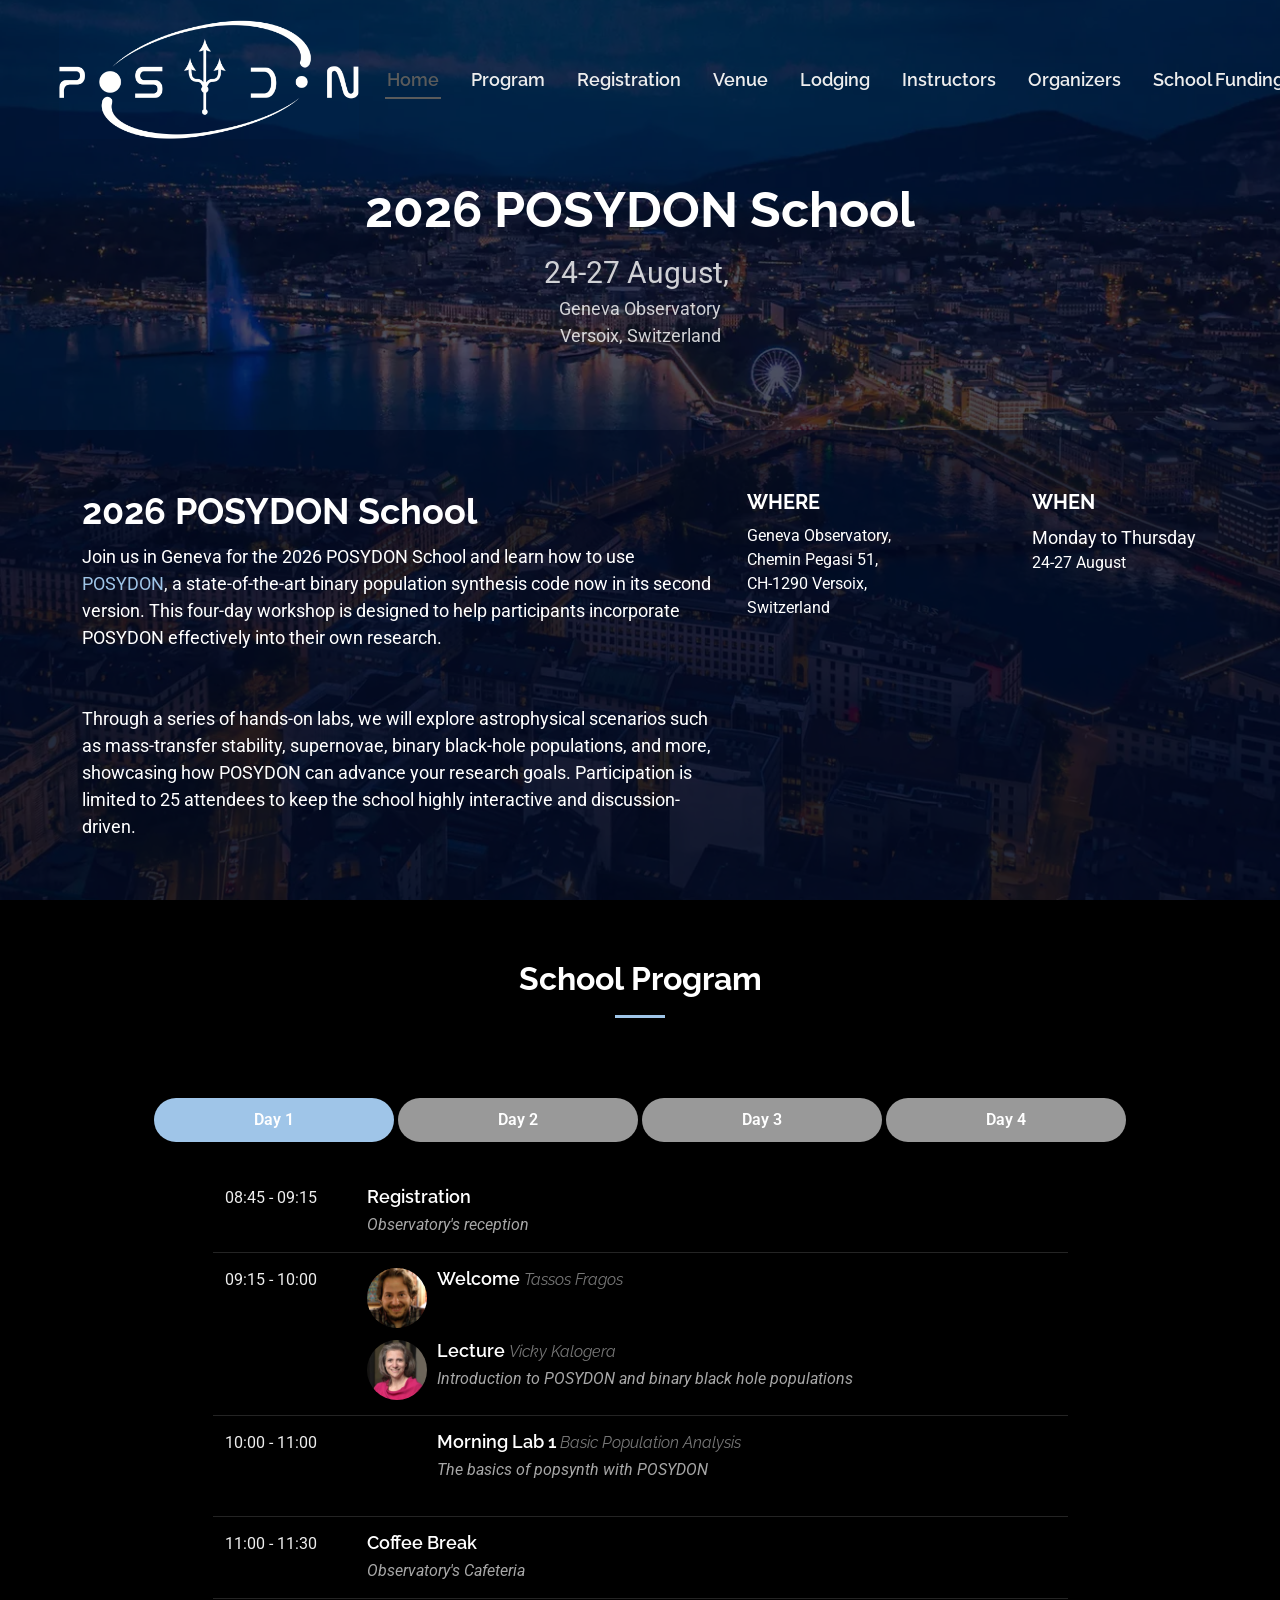
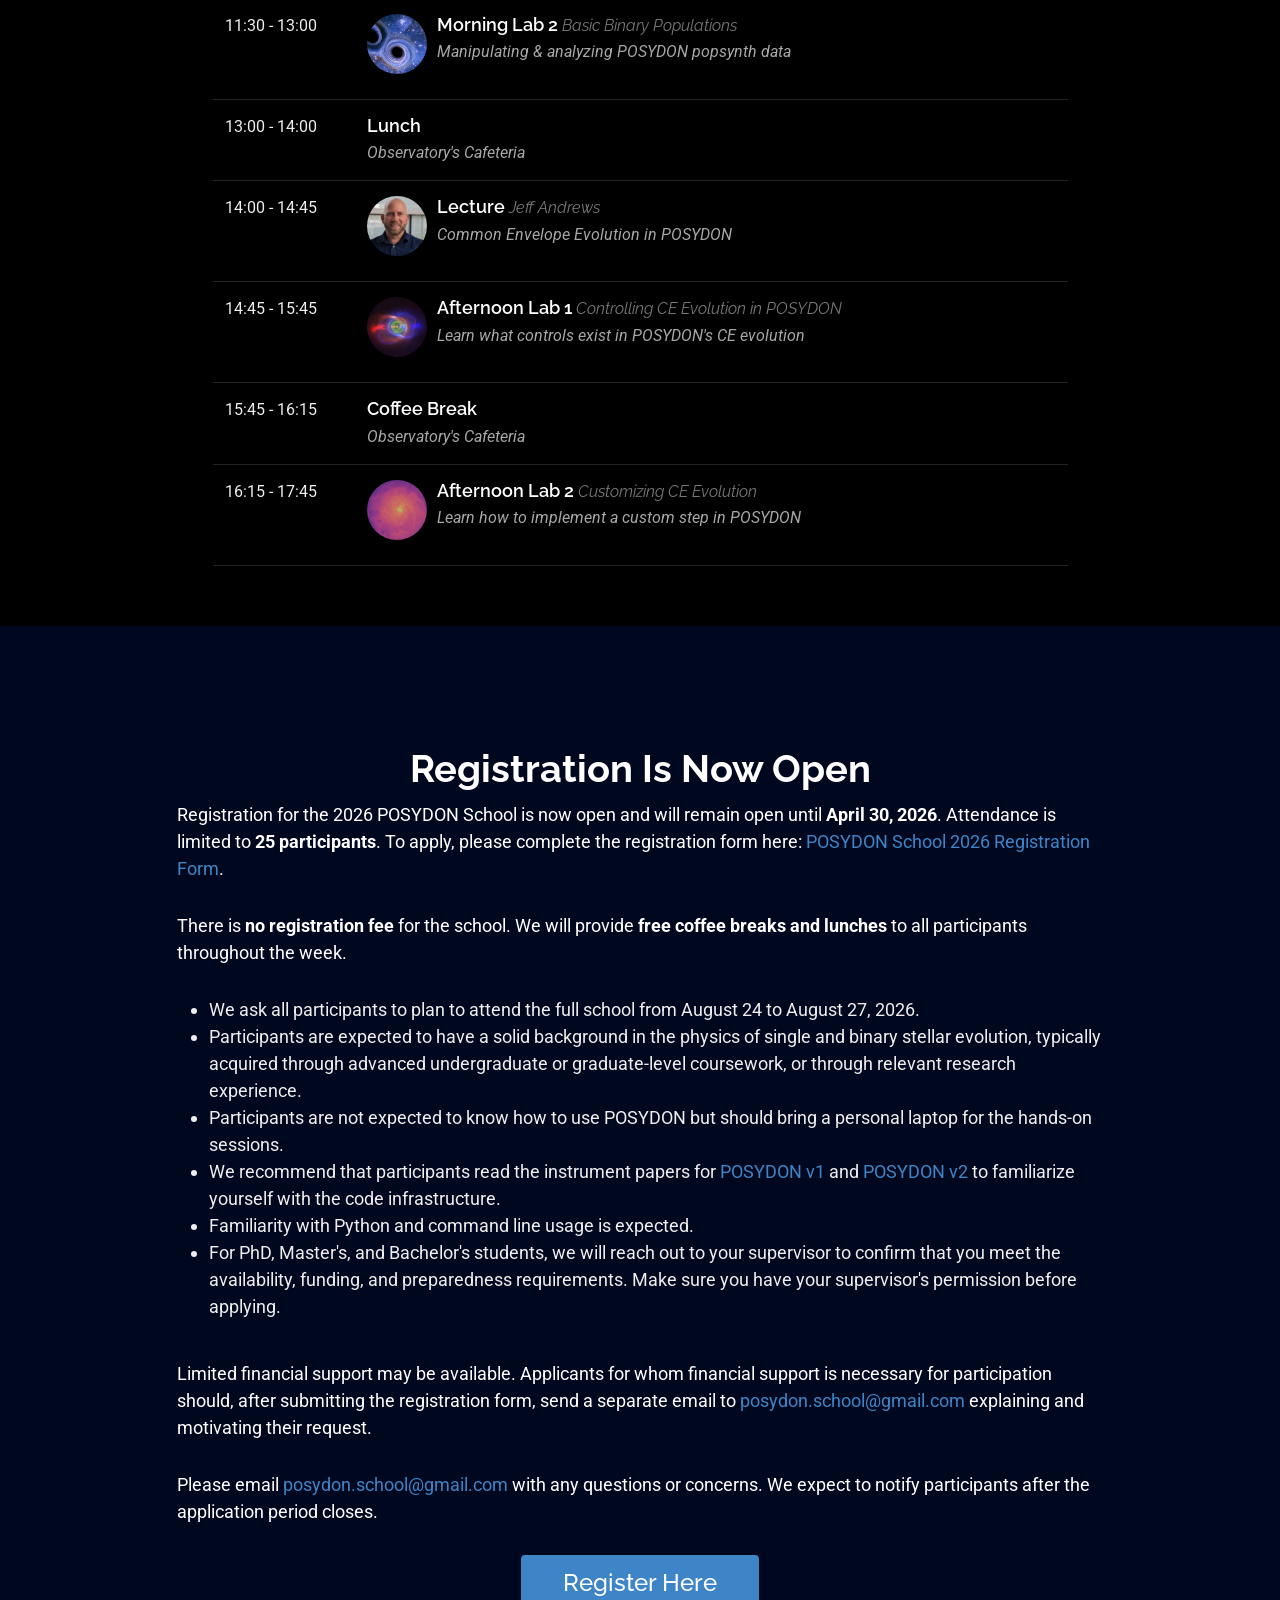
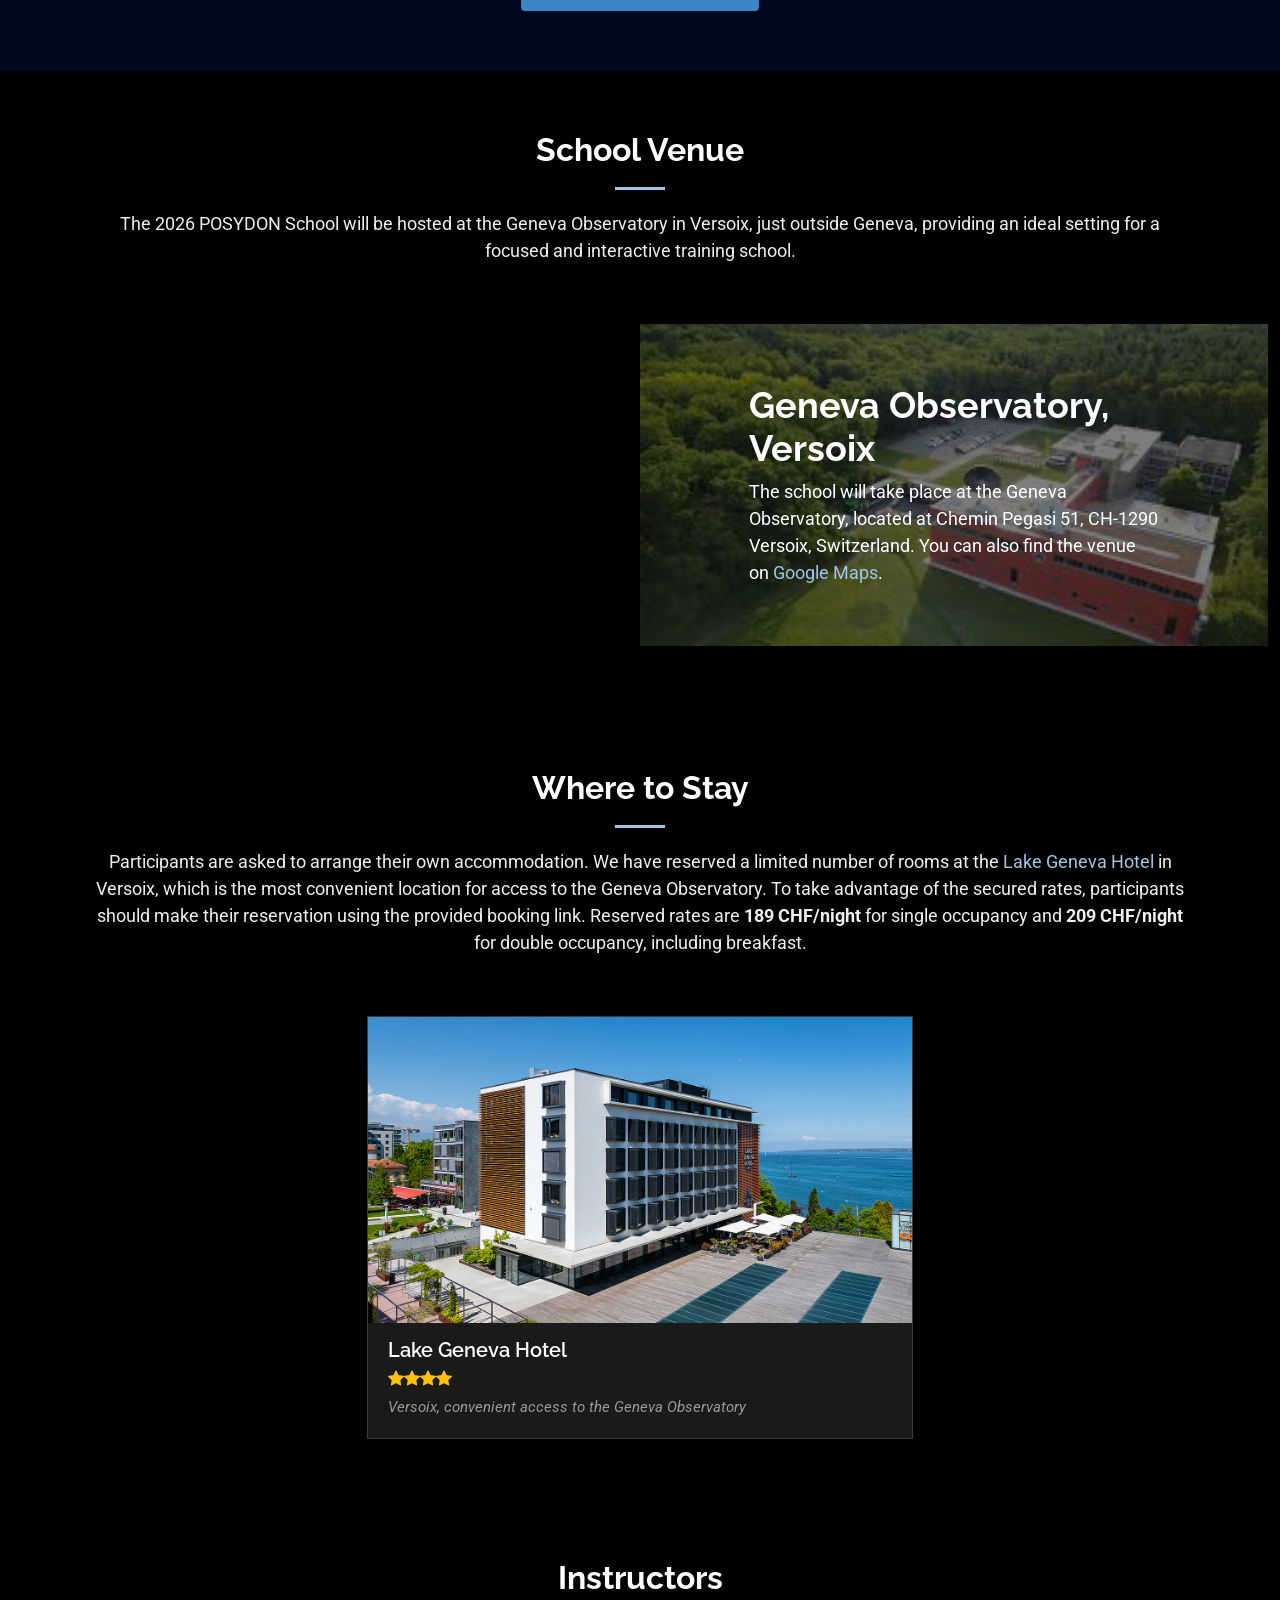
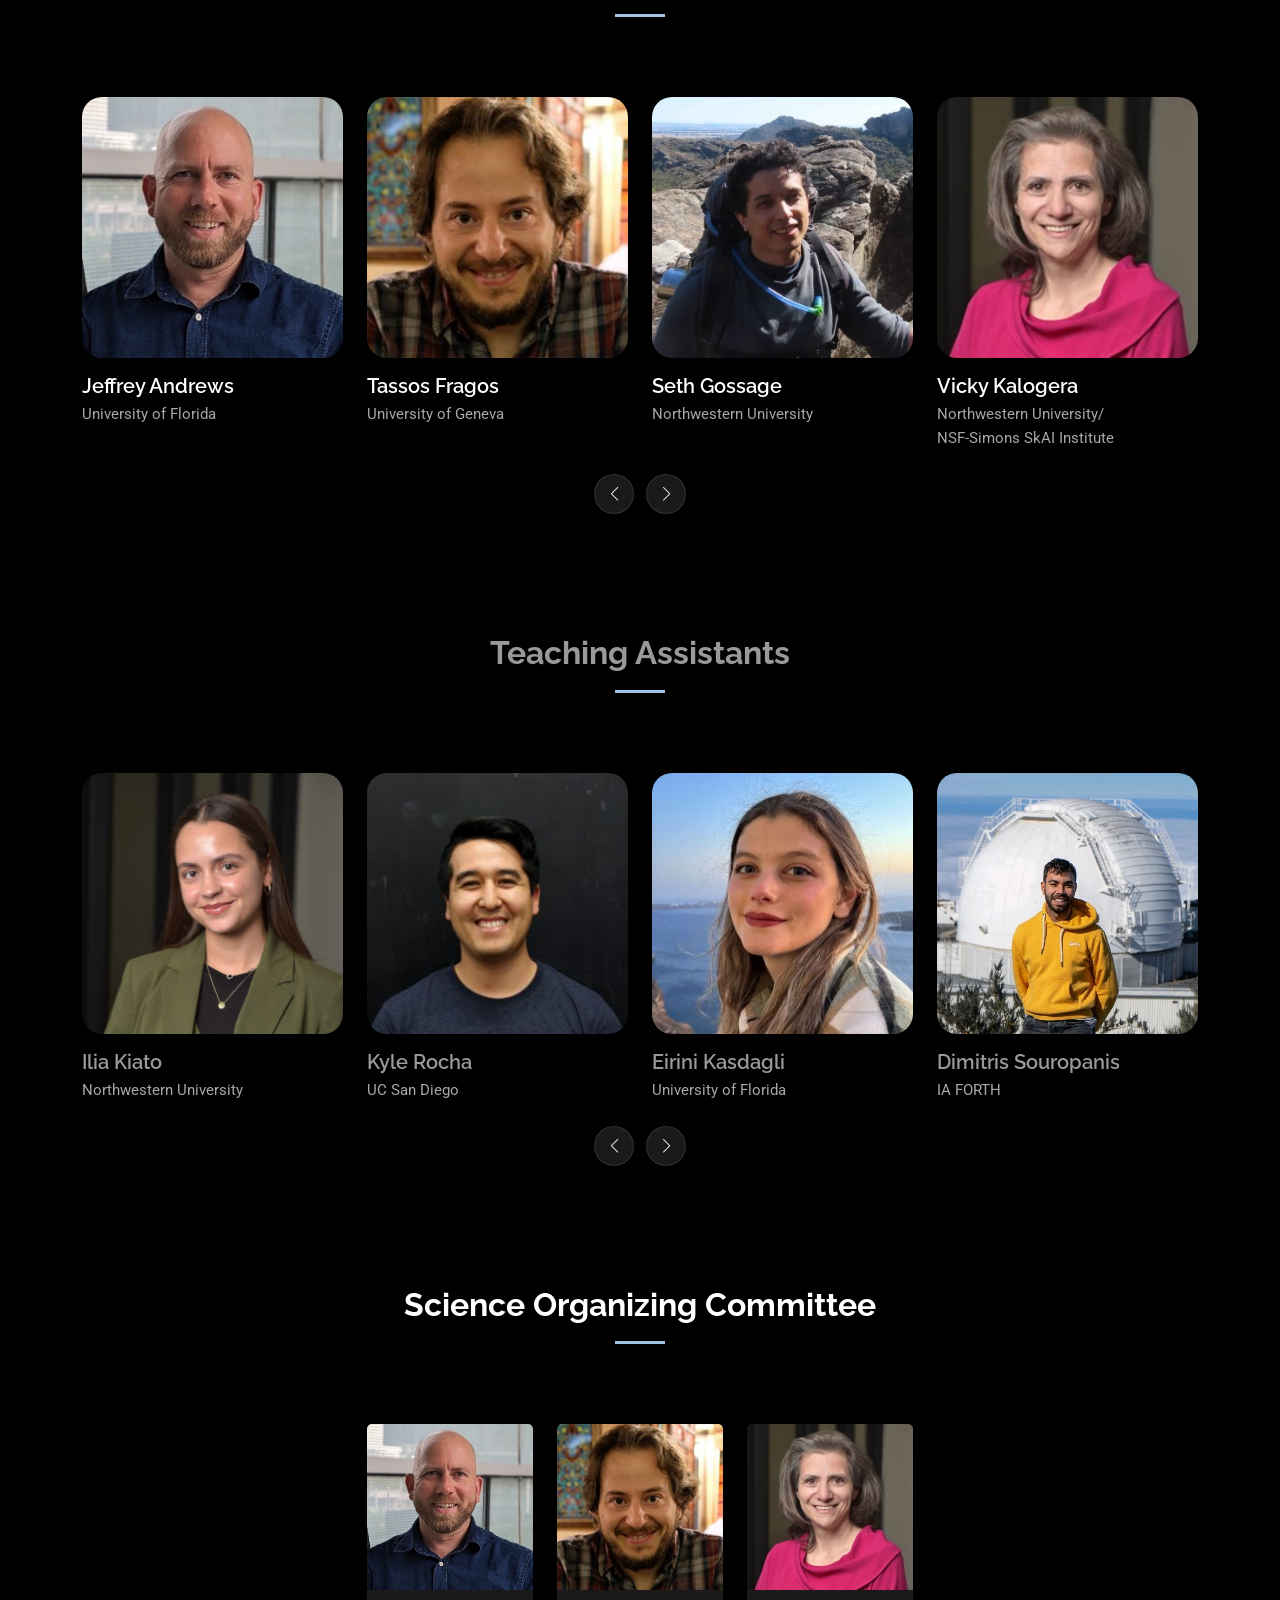
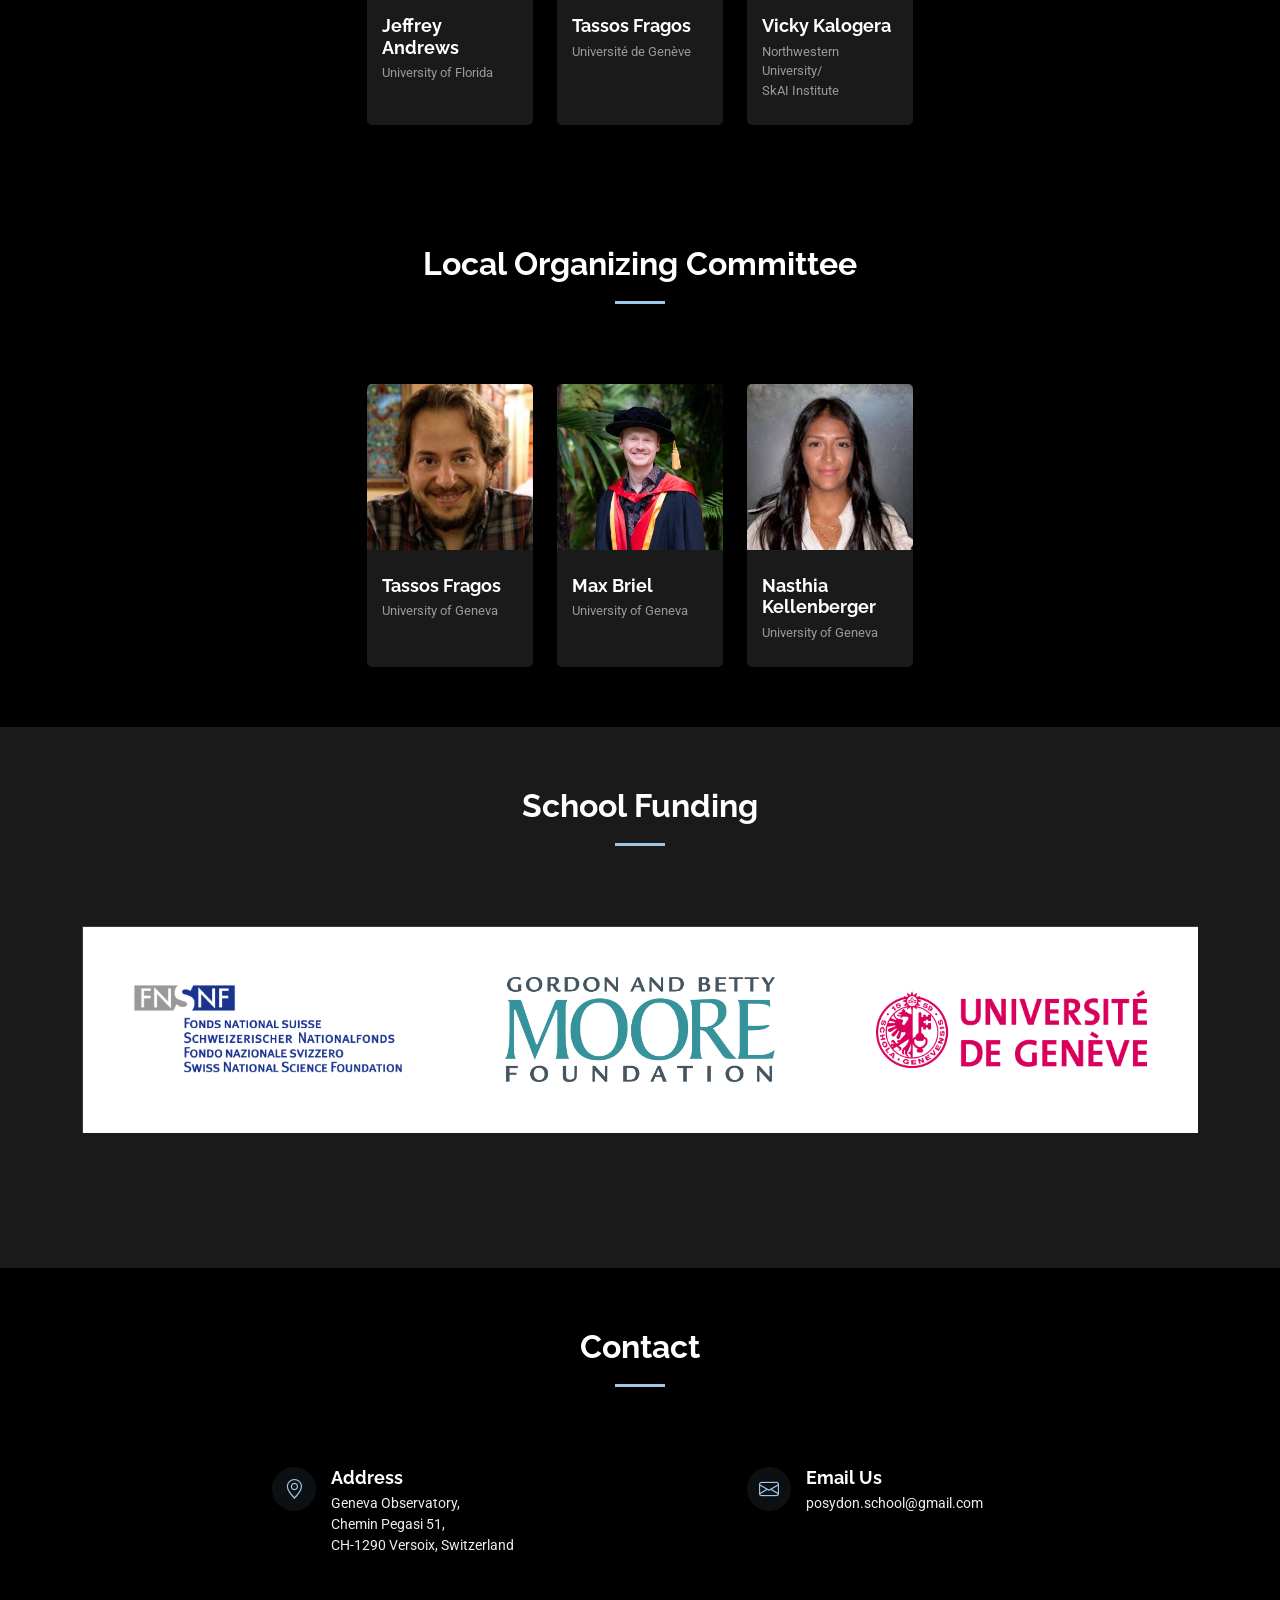
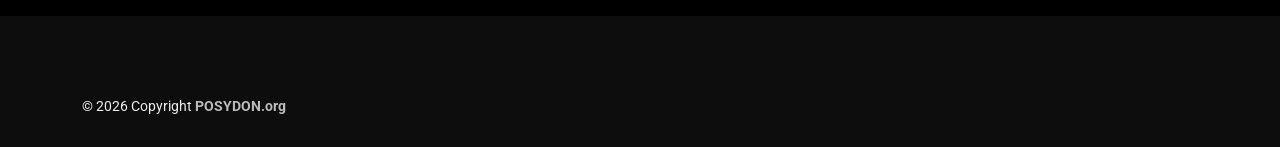
==== commit dbfc50df: "Update 2026 school schedule and registration details" ====
--- a/index.html
+++ b/index.html
@@ -4,7 +4,7 @@
 <head>
   <meta charset="utf-8">
   <meta content="width=device-width, initial-scale=1.0" name="viewport">
-  <title>POSYDON School 2026</title>
+  <title>2026 POSYDON School</title>
   <meta name="description" content="">
   <meta name="keywords" content="">
 
@@ -87,8 +87,7 @@
       <img src="assets/img/Geneva_photo.webp" alt="Geneva skyline" data-aos="fade-in" class="">
 
       <div class="container d-flex flex-column align-items-center text-center mt-auto">
-        <h2 data-aos="fade-up" data-aos-delay="100" class="">POSYDON SCHOOL&nbsp;<div>2026</div>
-        </h2>
+        <h2 data-aos="fade-up" data-aos-delay="100" class="">2026 POSYDON School</h2>
         <p data-aos="fade-up" data-aos-delay="200" class="" style="font-size: 30px;">24-27 August,&nbsp;</p>
         <div><span style="color: color-mix(in srgb, var(--default-color), transparent 20%); font-family: var(--default-font); font-weight: var(--bs-body-font-weight); font-size: 18px;">Geneva Observatory<br>Versoix, Switzerland</span></div>
         <div data-aos="fade-up" data-aos-delay="300" class="">
@@ -101,7 +100,7 @@
         <div class="container position-relative" data-aos="fade-up">
           <div class="row">
             <div class="col-lg-7">
-              <h2>POSYDON School 2026</h2>
+              <h2>2026 POSYDON School</h2>
               <p>Join us in Geneva for the 2026 POSYDON School and learn how to use <a href="https://posydon.org/" target="_blank">POSYDON</a>, a state-of-the-art binary population synthesis code now in its second version. This four-day workshop is designed to help participants incorporate POSYDON effectively into their own research.</p>
               <div><br></div>
               <p>Through a series of hands-on labs, we will explore astrophysical scenarios such as mass-transfer stability, supernovae, binary black-hole populations, and more, showcasing how POSYDON can advance your research goals. Participation is limited to 25 attendees to keep the school highly interactive and discussion-driven.<br></p>
@@ -155,70 +154,76 @@
           <div role="tabpanel" class="col-lg-9 tab-pane fade show active" id="day-1">
   
         <div class="row schedule-item">
-          <div class="col-md-2"><time>08:30 AM</time></div>
-          <div class="col-md-10">
-            <h4>Registration & Breakfast</h4>
-            <p>Arrive at the NSF-Simons SkAI Institute (John Hancock Center, Fl. 35) to get building access and register. A light breakfast will be provided.</p>
-          </div>
-        </div>
-  
-        <div class="row schedule-item">
-          <div class="col-md-2"><time>9:30 AM</time></div>
-          <div class="col-md-10">
-            <div class="speaker">
-              <img src="assets/img/person/Kalogera-2024-Website-Cropped.jpg" alt="Vicky Kalogera">
-            </div>
-            <h4>Lecture <span>Vicky Kalogera</span></h4>
-            <p>Introduction to POSYDON and binary black hole populations</p>
-          </div>
-        </div>
-  
-        <div class="row schedule-item">
-          <div class="col-md-2"><time>10:15 AM</time></div>
+          <div class="col-md-2"><time>08:45 - 09:15</time></div>
+          <div class="col-md-10">
+            <h4>Registration</h4>
+            <p>Observatory's reception</p>
+          </div>
+        </div>
+  
+        <div class="row schedule-item">
+          <div class="col-md-2"><time>09:15 - 10:00</time></div>
+          <div class="col-md-10">
+            <div class="schedule-subitem" style="display: flex; align-items: flex-start; gap: 10px;">
+              <div class="speaker" style="float: none; flex: 0 0 60px; margin: 0;">
+                <img src="assets/img/person/Tassos.jpg" alt="Tassos Fragos">
+              </div>
+              <div class="schedule-subitem-text" style="flex: 1 1 auto;">
+                <h4>Welcome <span>Tassos Fragos</span></h4>
+              </div>
+            </div>
+            <div class="schedule-subitem" style="display: flex; align-items: flex-start; gap: 10px; margin-top: 12px;">
+              <div class="speaker" style="float: none; flex: 0 0 60px; margin: 0;">
+                <img src="assets/img/person/Kalogera-2024-Website-Cropped.jpg" alt="Vicky Kalogera">
+              </div>
+              <div class="schedule-subitem-text" style="flex: 1 1 auto;">
+                <h4>Lecture <span>Vicky Kalogera</span></h4>
+                <p>Introduction to POSYDON and binary black hole populations</p>
+              </div>
+            </div>
+          </div>
+        </div>
+  
+        <div class="row schedule-item">
+          <div class="col-md-2"><time>10:00 - 11:00</time></div>
           <div class="col-md-10">
             <div class="speaker">
               <img src="assets/img/chandrawebb3-ngc3627.jpg" alt="">
             </div>
-            <h4>Morning Lab 1 <span>Basic Binary Populations</span></h4>
+            <h4>Morning Lab 1 <span>Basic Population Analysis</span></h4>
             <p>The basics of popsynth with POSYDON</p>
           </div>
         </div>
   
         <div class="row schedule-item">
-          <div class="col-md-2"><time>11:30 AM</time></div>
-          <div class="col-md-10">
-            <!--<div class="speaker">
-              <img src="assets/img/speaker/speaker-3.webp" alt="Cole Emmerich">
-            </div>-->
-            <h4>Break</h4>
-            <p>Coffee and snacks</p>
-          </div>
-        </div>
-  
-        <div class="row schedule-item">
-          <div class="col-md-2"><time>11:45 AM</time></div>
+          <div class="col-md-2"><time>11:00 - 11:30</time></div>
+          <div class="col-md-10">
+            <h4>Coffee Break</h4>
+            <p>Observatory's Cafeteria</p>
+          </div>
+        </div>
+  
+        <div class="row schedule-item">
+          <div class="col-md-2"><time>11:30 - 13:00</time></div>
           <div class="col-md-10">
             <div class="speaker">
               <img src="assets/img/071125_EC_blackholes_main.webp" alt="">
             </div>
-            <h4>Morning Lab 2 <span>Basic Population Analysis</span></h4>
+            <h4>Morning Lab 2 <span>Basic Binary Populations</span></h4>
             <p>Manipulating & analyzing POSYDON popsynth data</p>
           </div>
         </div>
   
         <div class="row schedule-item">
-          <div class="col-md-2"><time>01:00 PM</time></div>
-          <div class="col-md-10">
-            <!--<div class="speaker">
-              <img src="assets/img/speaker/speaker-5.webp" alt="Alejandrin Littel">
-            </div>-->
+          <div class="col-md-2"><time>13:00 - 14:00</time></div>
+          <div class="col-md-10">
             <h4>Lunch</h4>
-            <p>Food and beverages provided</p>
-          </div>
-        </div>
-  
-        <div class="row schedule-item">
-          <div class="col-md-2"><time>02:00 PM</time></div>
+            <p>Observatory's Cafeteria</p>
+          </div>
+        </div>
+  
+        <div class="row schedule-item">
+          <div class="col-md-2"><time>14:00 - 14:45</time></div>
           <div class="col-md-10">
             <div class="speaker">
               <img src="assets/img/person/JeffAndrews.jpg" alt="Jeff Andrews">
@@ -229,7 +234,7 @@
         </div>
 
         <div class="row schedule-item">
-          <div class="col-md-2"><time>2:45 PM</time></div>
+          <div class="col-md-2"><time>14:45 - 15:45</time></div>
           <div class="col-md-10">
             <div class="speaker">
               <img src="assets/img/HD_101584.jpg" alt="">
@@ -240,18 +245,15 @@
         </div>
   
         <div class="row schedule-item">
-          <div class="col-md-2"><time>4:00 PM</time></div>
-          <div class="col-md-10">
-            <!--<div class="speaker">
-              <img src="assets/img/speaker/speaker-3.webp" alt="Cole Emmerich">
-            </div>-->
-            <h4>Break</h4>
-            <p>Coffee and snacks</p>
-          </div>
-        </div>
-  
-        <div class="row schedule-item">
-          <div class="col-md-2"><time>4:15 PM</time></div>
+          <div class="col-md-2"><time>15:45 - 16:15</time></div>
+          <div class="col-md-10">
+            <h4>Coffee Break</h4>
+            <p>Observatory's Cafeteria</p>
+          </div>
+        </div>
+  
+        <div class="row schedule-item">
+          <div class="col-md-2"><time>16:15 - 17:45</time></div>
           <div class="col-md-10">
             <div class="speaker">
               <img src="assets/img/turbulenttim_ce.png" alt="">
@@ -260,33 +262,14 @@
             <p>Learn how to implement a custom step in POSYDON</p>
           </div>
         </div>
-
-        <div class="row schedule-item">
-          <div class="col-md-2"><time>5:30 PM</time></div>
-          <div class="col-md-10">
-            <!--<div class="speaker">
-              <img src="assets/img/speaker/speaker-3.webp" alt="Cole Emmerich">
-            </div>-->
-            <h4>End of Day</h4>
-            <!--<p>Coffee and snacks</p>-->
-          </div>
-        </div>
   
       </div><!-- End Schdule Day 1 -->
 
           <!-- Schdule Day 2 -->
           <div role="tabpanel" class="col-lg-9  tab-pane fade" id="day-2">
-
-        <div class="row schedule-item">
-          <div class="col-md-2"><time>09:00 AM</time></div>
-          <div class="col-md-10">
-            <h4>Breakfast</h4>
-            <p>A light breakfast will be provided</p>
-          </div>
-        </div>
-  
-        <div class="row schedule-item">
-          <div class="col-md-2"><time>9:30 AM</time></div>
+  
+        <div class="row schedule-item">
+          <div class="col-md-2"><time>09:15 - 10:00</time></div>
           <div class="col-md-10">
             <div class="speaker">
               <img src="assets/img/person/Manos_resize.jpg" alt="Manos Zapartas">
@@ -297,7 +280,7 @@
         </div>
   
         <div class="row schedule-item">
-          <div class="col-md-2"><time>10:15 AM</time></div>
+          <div class="col-md-2"><time>10:00 - 11:00</time></div>
           <div class="col-md-10">
             <div class="speaker">
               <img src="assets/img/sneexplode.webp" alt="">
@@ -308,18 +291,15 @@
         </div>
   
         <div class="row schedule-item">
-          <div class="col-md-2"><time>11:30 AM</time></div>
-          <div class="col-md-10">
-            <!--<div class="speaker">
-              <img src="assets/img/speaker/speaker-3.webp" alt="Cole Emmerich">
-            </div>-->
-            <h4>Break</h4>
-            <p>Coffee and snacks</p>
-          </div>
-        </div>
-  
-        <div class="row schedule-item">
-          <div class="col-md-2"><time>11:45 AM</time></div>
+          <div class="col-md-2"><time>11:00 - 11:30</time></div>
+          <div class="col-md-10">
+            <h4>Coffee Break</h4>
+            <p>Observatory's Cafeteria</p>
+          </div>
+        </div>
+  
+        <div class="row schedule-item">
+          <div class="col-md-2"><time>11:30 - 13:00</time></div>
           <div class="col-md-10">
             <div class="speaker">
               <img src="assets/img/transient.jpg" alt="">
@@ -330,18 +310,15 @@
         </div>
   
         <div class="row schedule-item">
-          <div class="col-md-2"><time>01:00 PM</time></div>
-          <div class="col-md-10">
-            <!--<div class="speaker">
-              <img src="assets/img/speaker/speaker-5.webp" alt="Alejandrin Littel">
-            </div>-->
+          <div class="col-md-2"><time>13:00 - 14:00</time></div>
+          <div class="col-md-10">
             <h4>Lunch</h4>
-            <p>Food and beverages provided</p>
-          </div>
-        </div>
-  
-        <div class="row schedule-item">
-          <div class="col-md-2"><time>02:00 PM</time></div>
+            <p>Observatory's Cafeteria</p>
+          </div>
+        </div>
+  
+        <div class="row schedule-item">
+          <div class="col-md-2"><time>14:00 - 14:45</time></div>
           <div class="col-md-10">
             <div class="speaker">
               <img src="assets/img/person/zevin_headshot-Michael-Zevin_resized.png" alt="Mike Zevin">
@@ -352,7 +329,7 @@
         </div>
 
         <div class="row schedule-item">
-          <div class="col-md-2"><time>2:45 PM</time></div>
+          <div class="col-md-2"><time>14:45 - 15:45</time></div>
           <div class="col-md-10">
             <div class="speaker">
               <img src="assets/img/NeutronStarMerger.jpg" alt="">
@@ -363,18 +340,15 @@
         </div>
   
         <div class="row schedule-item">
-          <div class="col-md-2"><time>4:00 PM</time></div>
-          <div class="col-md-10">
-            <!--<div class="speaker">
-              <img src="assets/img/speaker/speaker-3.webp" alt="Cole Emmerich">
-            </div>-->
-            <h4>Break</h4>
-            <p>Coffee and snacks</p>
-          </div>
-        </div>
-  
-        <div class="row schedule-item">
-          <div class="col-md-2"><time>4:15 PM</time></div>
+          <div class="col-md-2"><time>15:45 - 16:15</time></div>
+          <div class="col-md-10">
+            <h4>Coffee Break</h4>
+            <p>Observatory's Cafeteria</p>
+          </div>
+        </div>
+  
+        <div class="row schedule-item">
+          <div class="col-md-2"><time>16:15 - 17:45</time></div>
           <div class="col-md-10">
             <div class="speaker">
               <img src="assets/img/ligo_selection.png" alt="">
@@ -383,33 +357,14 @@
             <p>Cosmological rates, star formation histories, and detectability</p>
           </div>
         </div>
-
-        <div class="row schedule-item">
-          <div class="col-md-2"><time>5:30 PM</time></div>
-          <div class="col-md-10">
-            <!--<div class="speaker">
-              <img src="assets/img/speaker/speaker-3.webp" alt="Cole Emmerich">
-            </div>-->
-            <h4>End of Day</h4>
-            <!--<p>Coffee and snacks</p>-->
-          </div>
-        </div>
   
       </div><!-- End Schdule Day 2 -->
 
           <!-- Schdule Day 3 -->
           <div role="tabpanel" class="col-lg-9  tab-pane fade" id="day-3">
-
-        <div class="row schedule-item">
-          <div class="col-md-2"><time>09:00 AM</time></div>
-          <div class="col-md-10">
-            <h4>Breakfast</h4>
-            <p>A light breakfast will be provided</p>
-          </div>
-        </div>
-  
-        <div class="row schedule-item">
-          <div class="col-md-2"><time>9:30 AM</time></div>
+  
+        <div class="row schedule-item">
+          <div class="col-md-2"><time>09:15 - 10:00</time></div>
           <div class="col-md-10">
             <div class="speaker">
               <img src="assets/img/person/Tassos.jpg" alt="Tassos Fragos">
@@ -420,51 +375,45 @@
         </div>
   
         <div class="row schedule-item">
-          <div class="col-md-2"><time>10:15 AM</time></div>
+          <div class="col-md-2"><time>10:00 - 11:00</time></div>
+          <div class="col-md-10">
+            <div class="speaker">
+              <img src="assets/img/zwicky.jpeg" alt="">
+            </div>
+            <h4>Morning Lab 1 <span>Non-instantaneous Populations</span></h4>
+            <p>Simulating the X-ray luminosity function</p>
+          </div>
+        </div>
+  
+        <div class="row schedule-item">
+          <div class="col-md-2"><time>11:00 - 11:30</time></div>
+          <div class="col-md-10">
+            <h4>Coffee Break</h4>
+            <p>Observatory's Cafeteria</p>
+          </div>
+        </div>
+  
+        <div class="row schedule-item">
+          <div class="col-md-2"><time>11:30 - 13:00</time></div>
           <div class="col-md-10">
             <div class="speaker">
               <img src="assets/img/star_forming.jpg" alt="">
             </div>
-            <h4>Morning Lab 1 <span>Non-instantaneous Populations</span></h4>
+            <h4>Morning Lab 2 <span>Non-instantaneous Populations</span></h4>
             <p>Formation of wind-fed BH-HMXBs</p>
           </div>
         </div>
   
         <div class="row schedule-item">
-          <div class="col-md-2"><time>11:30 AM</time></div>
-          <div class="col-md-10">
-            <!--<div class="speaker">
-              <img src="assets/img/speaker/speaker-3.webp" alt="Cole Emmerich">
-            </div>-->
-            <h4>Break</h4>
-            <p>Coffee and snacks</p>
-          </div>
-        </div>
-  
-        <div class="row schedule-item">
-          <div class="col-md-2"><time>11:45 AM</time></div>
-          <div class="col-md-10">
-            <div class="speaker">
-              <img src="assets/img/zwicky.jpeg" alt="">
-            </div>
-            <h4>Morning Lab 2 <span>Star Formation History</span></h4>
-            <p>Simulating the X-ray luminosity function</p>
-          </div>
-        </div>
-  
-        <div class="row schedule-item">
-          <div class="col-md-2"><time>01:00 PM</time></div>
-          <div class="col-md-10">
-            <!--<div class="speaker">
-              <img src="assets/img/speaker/speaker-5.webp" alt="Alejandrin Littel">
-            </div>-->
+          <div class="col-md-2"><time>13:00 - 14:00</time></div>
+          <div class="col-md-10">
             <h4>Lunch</h4>
-            <p>Food and beverages provided</p>
-          </div>
-        </div>
-  
-        <div class="row schedule-item">
-          <div class="col-md-2"><time>02:00 PM</time></div>
+            <p>Observatory's Cafeteria</p>
+          </div>
+        </div>
+  
+        <div class="row schedule-item">
+          <div class="col-md-2"><time>14:00 - 14:45</time></div>
           <div class="col-md-10">
             <div class="speaker">
               <img src="assets/img/person/MaxBriel_resize.jpg" alt="Max Briel">
@@ -475,7 +424,7 @@
         </div>
 
         <div class="row schedule-item">
-          <div class="col-md-2"><time>2:45 PM</time></div>
+          <div class="col-md-2"><time>14:45 - 15:45</time></div>
           <div class="col-md-10">
             <div class="speaker">
               <img src="assets/img/grids_padded.png" alt="">
@@ -486,18 +435,15 @@
         </div>
   
         <div class="row schedule-item">
-          <div class="col-md-2"><time>4:00 PM</time></div>
-          <div class="col-md-10">
-            <!--<div class="speaker">
-              <img src="assets/img/speaker/speaker-3.webp" alt="Cole Emmerich">
-            </div>-->
-            <h4>Break</h4>
-            <p>Coffee and snacks</p>
-          </div>
-        </div>
-  
-        <div class="row schedule-item">
-          <div class="col-md-2"><time>4:15 PM</time></div>
+          <div class="col-md-2"><time>15:45 - 16:15</time></div>
+          <div class="col-md-10">
+            <h4>Coffee Break</h4>
+            <p>Observatory's Cafeteria</p>
+          </div>
+        </div>
+  
+        <div class="row schedule-item">
+          <div class="col-md-2"><time>16:15 - 17:45</time></div>
           <div class="col-md-10">
             <div class="speaker">
               <img src="assets/img/field.png" alt="">
@@ -506,33 +452,14 @@
             <p>The basics of running your own MESA model grids for POSYDON</p>
           </div>
         </div>
-
-        <div class="row schedule-item">
-          <div class="col-md-2"><time>5:30 PM</time></div>
-          <div class="col-md-10">
-            <!--<div class="speaker">
-              <img src="assets/img/speaker/speaker-3.webp" alt="Cole Emmerich">
-            </div>-->
-            <h4>End of Day</h4>
-            <!--<p>Coffee and snacks</p>-->
-          </div>
-        </div>
   
       </div><!-- End Schdule Day 3 -->
 
           <!-- Schdule Day 4 -->
           <div role="tabpanel" class="col-lg-9  tab-pane fade" id="day-4">
-
-        <div class="row schedule-item">
-          <div class="col-md-2"><time>09:00 AM</time></div>
-          <div class="col-md-10">
-            <h4>Breakfast</h4>
-            <p>A light breakfast will be provided</p>
-          </div>
-        </div>
-  
-        <div class="row schedule-item">
-          <div class="col-md-2"><time>9:30 AM</time></div>
+  
+        <div class="row schedule-item">
+          <div class="col-md-2"><time>09:15 - 10:00</time></div>
           <div class="col-md-10">
             <div class="speaker">
               <img src="assets/img/person/SethGossage.jpg" alt="Seth Gossage">
@@ -543,7 +470,7 @@
         </div>
   
         <div class="row schedule-item">
-          <div class="col-md-2"><time>10:15 AM</time></div>
+          <div class="col-md-2"><time>10:00 - 11:00</time></div>
           <div class="col-md-10">
             <div class="speaker">
               <img src="assets/img/binary.jpg" alt="">
@@ -554,18 +481,15 @@
         </div>
   
         <div class="row schedule-item">
-          <div class="col-md-2"><time>11:30 AM</time></div>
-          <div class="col-md-10">
-            <!--<div class="speaker">
-              <img src="assets/img/speaker/speaker-3.webp" alt="Cole Emmerich">
-            </div>-->
-            <h4>Break</h4>
-            <p>Coffee and snacks</p>
-          </div>
-        </div>
-  
-        <div class="row schedule-item">
-          <div class="col-md-2"><time>11:45 AM</time></div>
+          <div class="col-md-2"><time>11:00 - 11:30</time></div>
+          <div class="col-md-10">
+            <h4>Coffee Break</h4>
+            <p>Observatory's Cafeteria</p>
+          </div>
+        </div>
+  
+        <div class="row schedule-item">
+          <div class="col-md-2"><time>11:30 - 13:00</time></div>
           <div class="col-md-10">
             <div class="speaker">
               <img src="assets/img/Magnetar_1300Lede.jpg" alt="">
@@ -576,29 +500,26 @@
         </div>
   
         <div class="row schedule-item">
-          <div class="col-md-2"><time>01:00 PM</time></div>
-          <div class="col-md-10">
-            <!--<div class="speaker">
-              <img src="assets/img/speaker/speaker-5.webp" alt="Alejandrin Littel">
-            </div>-->
+          <div class="col-md-2"><time>13:00 - 14:00</time></div>
+          <div class="col-md-10">
             <h4>Lunch</h4>
-            <p>Food and beverages provided</p>
-          </div>
-        </div>
-  
-        <div class="row schedule-item">
-          <div class="col-md-2"><time>02:00 PM</time></div>
+            <p>Observatory's Cafeteria</p>
+          </div>
+        </div>
+  
+        <div class="row schedule-item">
+          <div class="col-md-2"><time>14:00 - 14:45</time></div>
           <div class="col-md-10">
             <div class="speaker">
               <img src="assets/img/person/Aggelos-Katsaggelos.jpg" alt="Aggelos Katsaggelos">
             </div>
             <h4>Lecture <span>Aggelos Katsaggelos</span></h4>
-            <p>Initial-Final Interpolation</p>
-          </div>
-        </div>
-
-        <div class="row schedule-item">
-          <div class="col-md-2"><time>2:45 PM</time></div>
+            <p>Initial-final interpolation</p>
+          </div>
+        </div>
+
+        <div class="row schedule-item">
+          <div class="col-md-2"><time>14:45 - 15:45</time></div>
           <div class="col-md-10">
             <div class="speaker">
               <img src="assets/img/wave-dots-weave-lines-abstract-260nw-1597219930.jpg" alt="">
@@ -609,35 +530,17 @@
         </div>
   
         <div class="row schedule-item">
-          <div class="col-md-2"><time>4:00 PM</time></div>
-          <div class="col-md-10">
-            <!--<div class="speaker">
-              <img src="assets/img/speaker/speaker-3.webp" alt="Cole Emmerich">
-            </div>-->
-            <h4>Break</h4>
-            <p>Coffee and snacks</p>
-          </div>
-        </div>
-  
-        <div class="row schedule-item">
-          <div class="col-md-2"><time>4:15 PM</time></div>
-          <div class="col-md-10">
-            <!--<div class="speaker">
-              <img src="assets/img/speaker/speaker-4.webp" alt="Jack Christiansen">
-            </div>-->
-            <h4>Recap & Farewell</h4>
-            <p>Closing remarks on the week</p>
-          </div>
-        </div>
-
-        <div class="row schedule-item">
-          <div class="col-md-2"><time>4:30 PM</time></div>
-          <div class="col-md-10">
-            <!--<div class="speaker">
-              <img src="assets/img/speaker/speaker-3.webp" alt="Cole Emmerich">
-            </div>-->
-            <h4>End of Day</h4>
-            <!--<p>Coffee and snacks</p>-->
+          <div class="col-md-2"><time>15:45 - 16:15</time></div>
+          <div class="col-md-10">
+            <h4>Coffee Break</h4>
+            <p>Observatory's Cafeteria</p>
+          </div>
+        </div>
+  
+        <div class="row schedule-item">
+          <div class="col-md-2"><time>16:15 - 17:45</time></div>
+          <div class="col-md-10">
+            <h4>School Recap / Farewell</h4>
           </div>
         </div>
   
@@ -654,22 +557,25 @@
       <div class="container">
         <div class="row justify-content-center">
           <div class="col-lg-10 text-center" data-aos="fade-up" data-aos-delay="100">
-            <h2>Registration Opens March 30, 2026</h2>
+            <h2>Registration Is Now Open</h2>
           </div>
           <div class="col-lg-10 text-start" data-aos="fade-up" data-aos-delay="100">
-            <p>Registration for the 2026 POSYDON School will open on <strong>March 30, 2026</strong> and remain open until <strong>May 15, 2026</strong>. Attendance is limited to <strong>25 participants</strong>. Please email <a href="mailto:posydon.school@gmail.com">posydon.school@gmail.com</a> with questions or concerns. Before applying, please have in mind:<br><br></p>
+            <p>Registration for the 2026 POSYDON School is now open and will remain open until <strong>April 30, 2026</strong>. Attendance is limited to <strong>25 participants</strong>. To apply, please complete the registration form here: <a href="https://forms.gle/nGb6ep4N6eFJK6Vg8" target="_blank">POSYDON School 2026 Registration Form</a>.</p>
+            <p>There is <strong>no registration fee</strong> for the school. We will provide <strong>free coffee breaks and lunches</strong> to all participants throughout the week.</p>
             <ul style="font-size: 18px">
               <li>We ask all participants to plan to attend the full school from August 24 to August 27, 2026.</li>
+              <li>Participants are expected to have a solid background in the physics of single and binary stellar evolution, typically acquired through advanced undergraduate or graduate-level coursework, or through relevant research experience.</li>
               <li>Participants are not expected to know how to use POSYDON but should bring a personal laptop for the hands-on sessions.</li>
               <li>We recommend that participants read the instrument papers for <a href="https://ui.adsabs.harvard.edu/abs/2023ApJS..264...45F/abstract" target="_blank">POSYDON v1</a> and <a href="https://ui.adsabs.harvard.edu/abs/2024arXiv241102376A/abstract" target="_blank">POSYDON v2</a> to familiarize yourself with the code infrastructure.</li>
               <li>Familiarity with Python and command line usage is expected.</li>
-              <li>Undergraduate, master's, and PhD students should make sure they have their advisor's approval before applying.</li>
+              <li>For PhD, Master's, and Bachelor's students, we will reach out to your supervisor to confirm that you meet the availability, funding, and preparedness requirements. Make sure you have your supervisor's permission before applying.</li>
             </ul>
             <br>
-            <p>The registration link will be posted here before applications open. We expect to notify participants after the application period closes.</p>
+            <p>Limited financial support may be available. Applicants for whom financial support is necessary for participation should, after submitting the registration form, send a separate email to <a href="mailto:posydon.school@gmail.com">posydon.school@gmail.com</a> explaining and motivating their request.</p>
+            <p>Please email <a href="mailto:posydon.school@gmail.com">posydon.school@gmail.com</a> with any questions or concerns. We expect to notify participants after the application period closes.</p>
           </div>
           <div class="col-lg-10 text-center" data-aos="fade-up" data-aos-delay="100">
-            <!--<a href="https://docs.google.com/forms/d/e/1FAIpQLSfBim8VPOn-hacWDQonY-FwsnfdIOn4e9bo847AZNt-u7JMrQ/viewform?usp=header" target="_blank" class="btn-get-started" style="font-size: 24px;">Register Here</a>-->
+            <a href="https://forms.gle/nGb6ep4N6eFJK6Vg8" target="_blank" class="btn-get-started" style="font-size: 24px;">Register Here</a>
           </div>
           <!--</div>-->
         </div>
@@ -795,7 +701,7 @@
         <div class="container">
           <div class="row justify-content-center">
             <div class="col-lg-12 text-center" data-aos="fade-up" data-aos-delay="100">
-              <p style="font-size: 18px">Participants are asked to arrange their own accommodation. We have reserved a limited number of rooms at the <a href="http://bit.ly/LakeGeneva-UNIVERSITEDEGENEVE" target="_blank">Lake Geneva Hotel</a> in Versoix, which is the most convenient location for access to the Geneva Observatory. Reserved rates are <strong>189 CHF/night</strong> for single occupancy and <strong>209 CHF/night</strong> for double occupancy, including breakfast.</p>
+              <p style="font-size: 18px">Participants are asked to arrange their own accommodation. We have reserved a limited number of rooms at the <a href="http://bit.ly/LakeGeneva-UNIVERSITEDEGENEVE" target="_blank">Lake Geneva Hotel</a> in Versoix, which is the most convenient location for access to the Geneva Observatory. To take advantage of the secured rates, participants should make their reservation using the provided booking link. Reserved rates are <strong>189 CHF/night</strong> for single occupancy and <strong>209 CHF/night</strong> for double occupancy, including breakfast.</p>
             </div>
           </div>
         </div>
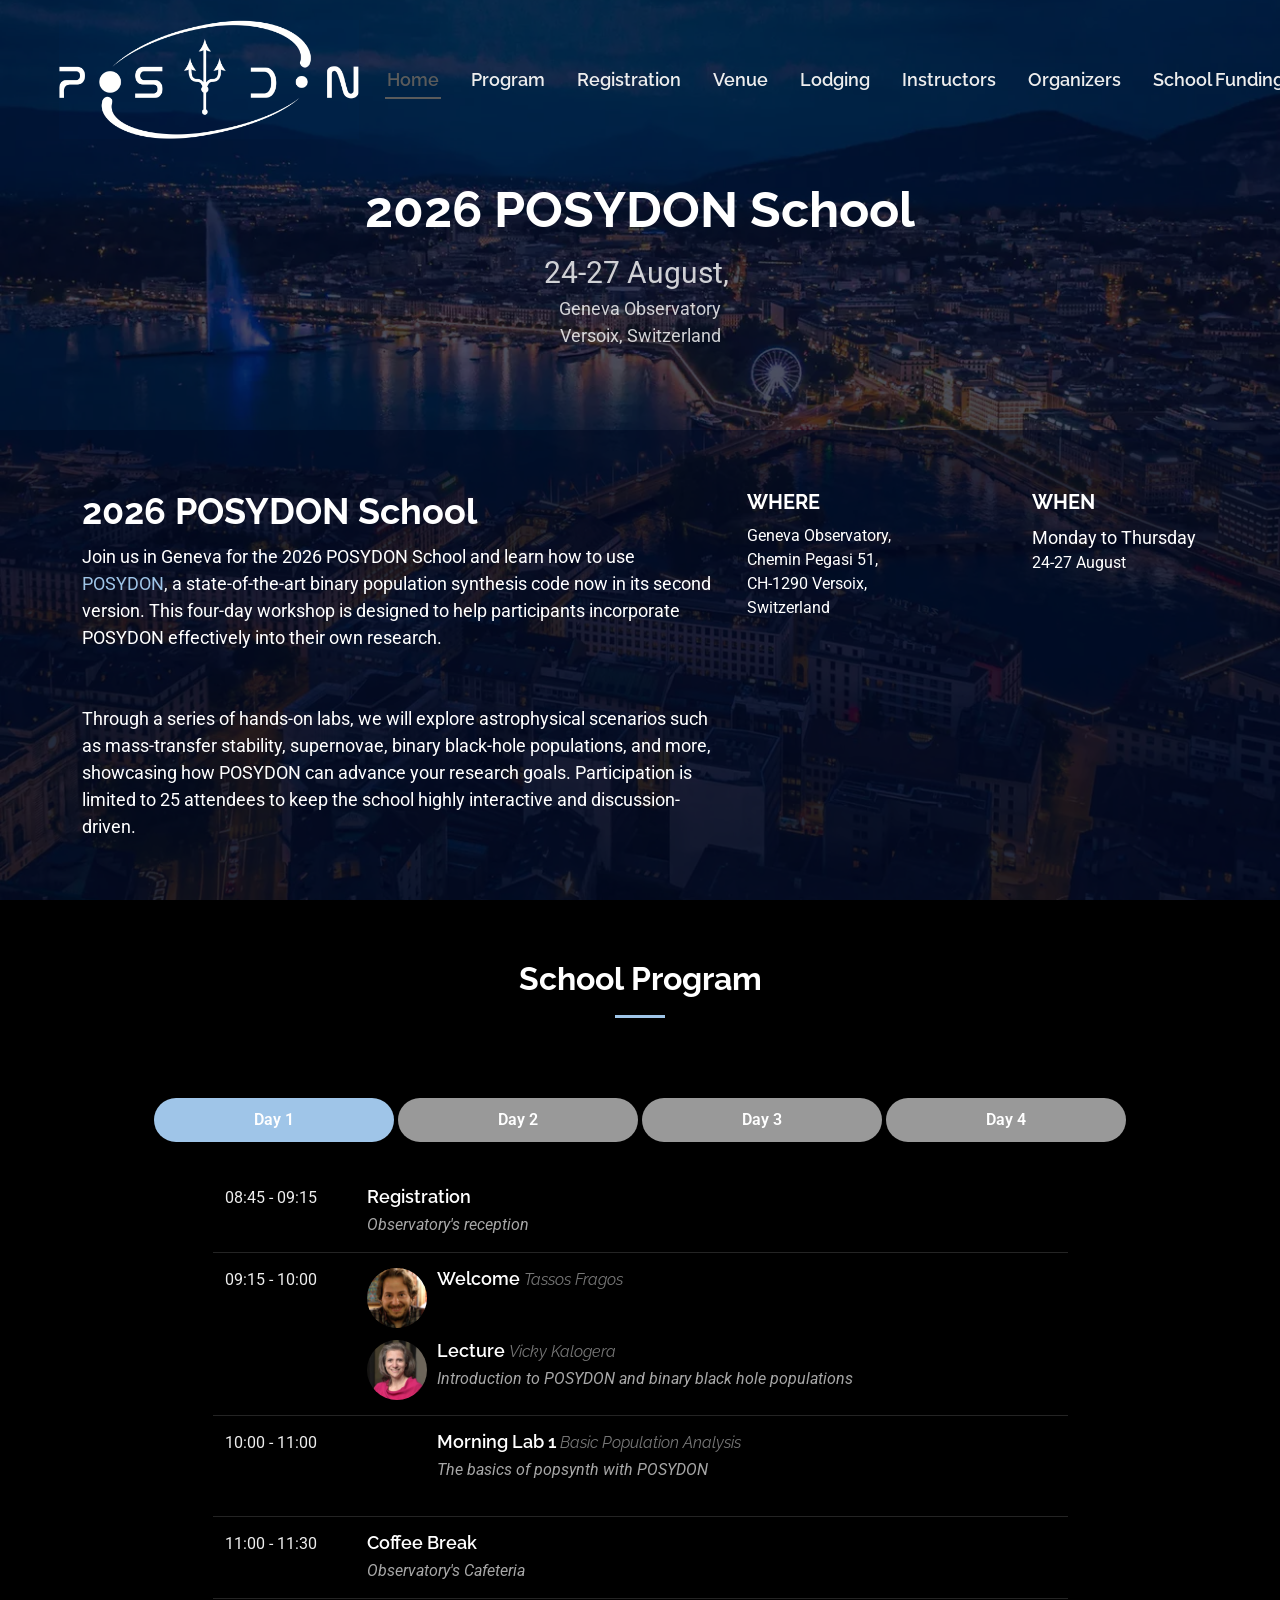
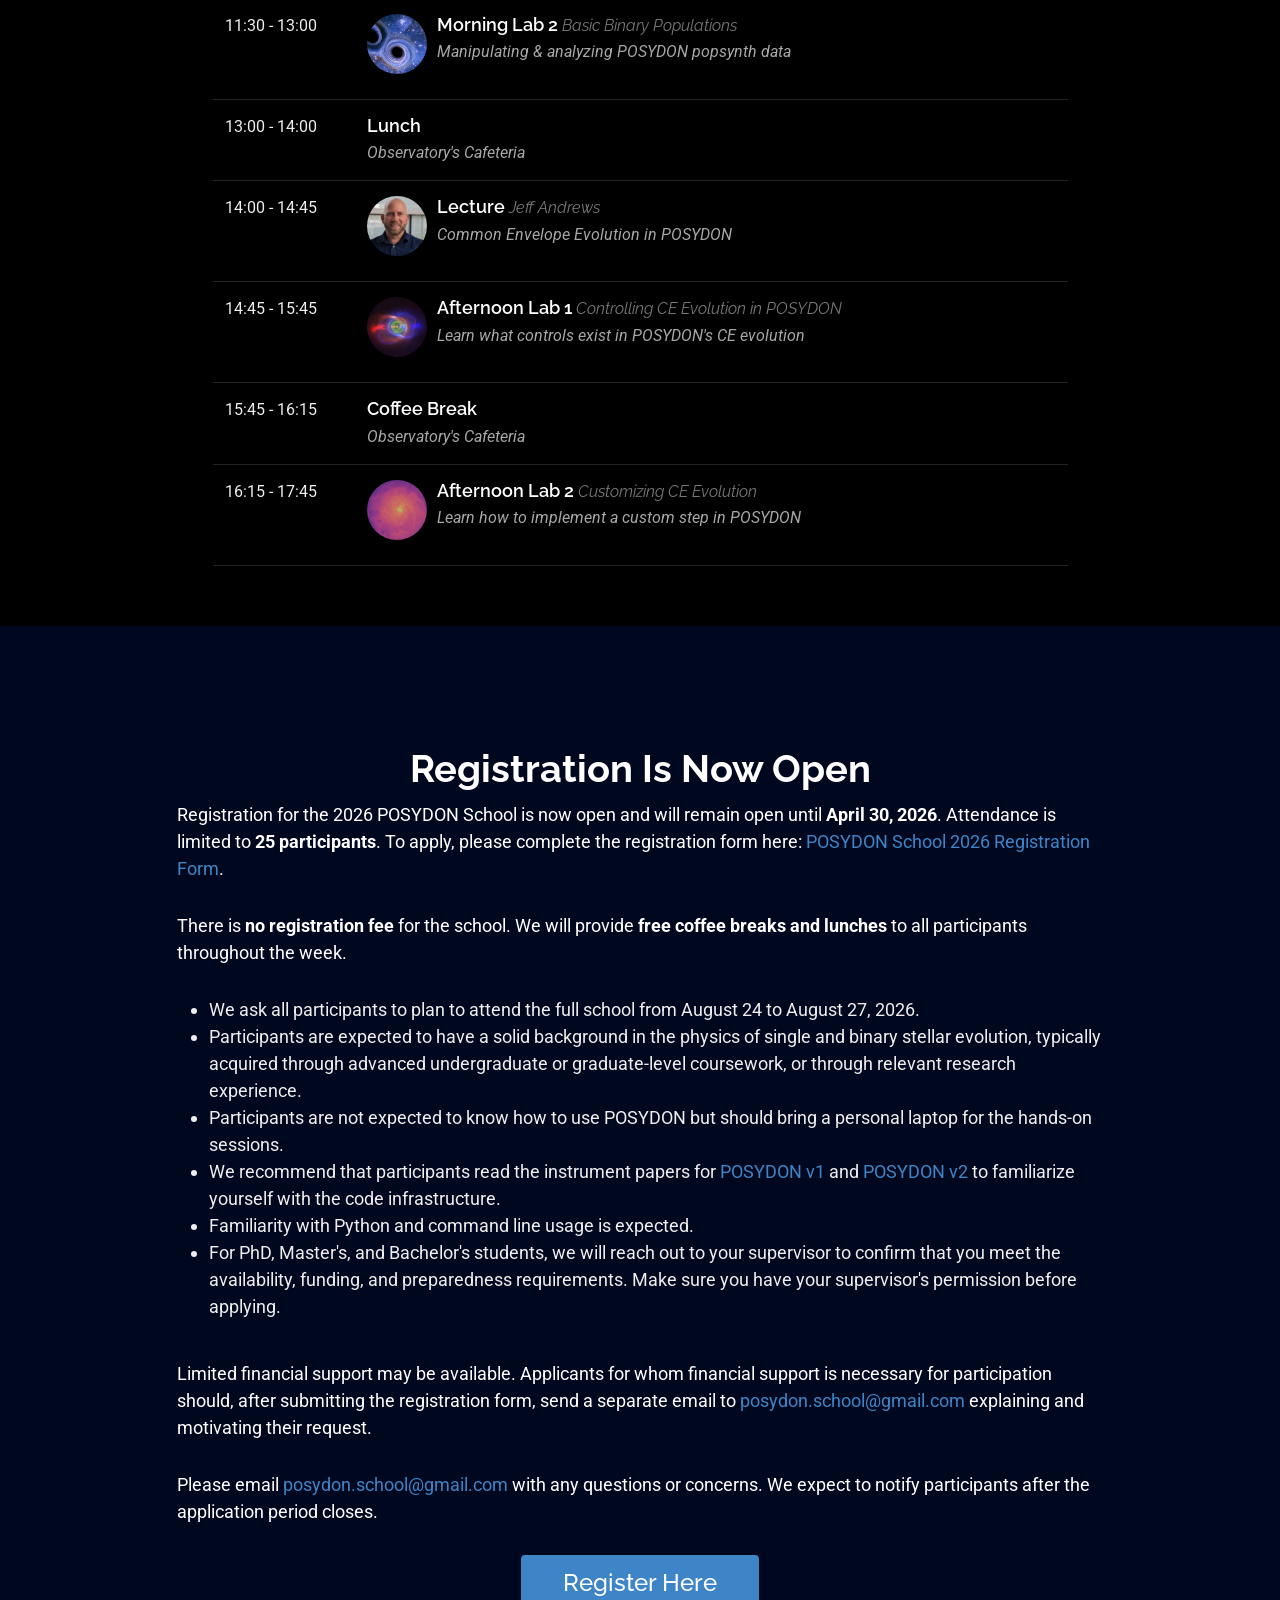
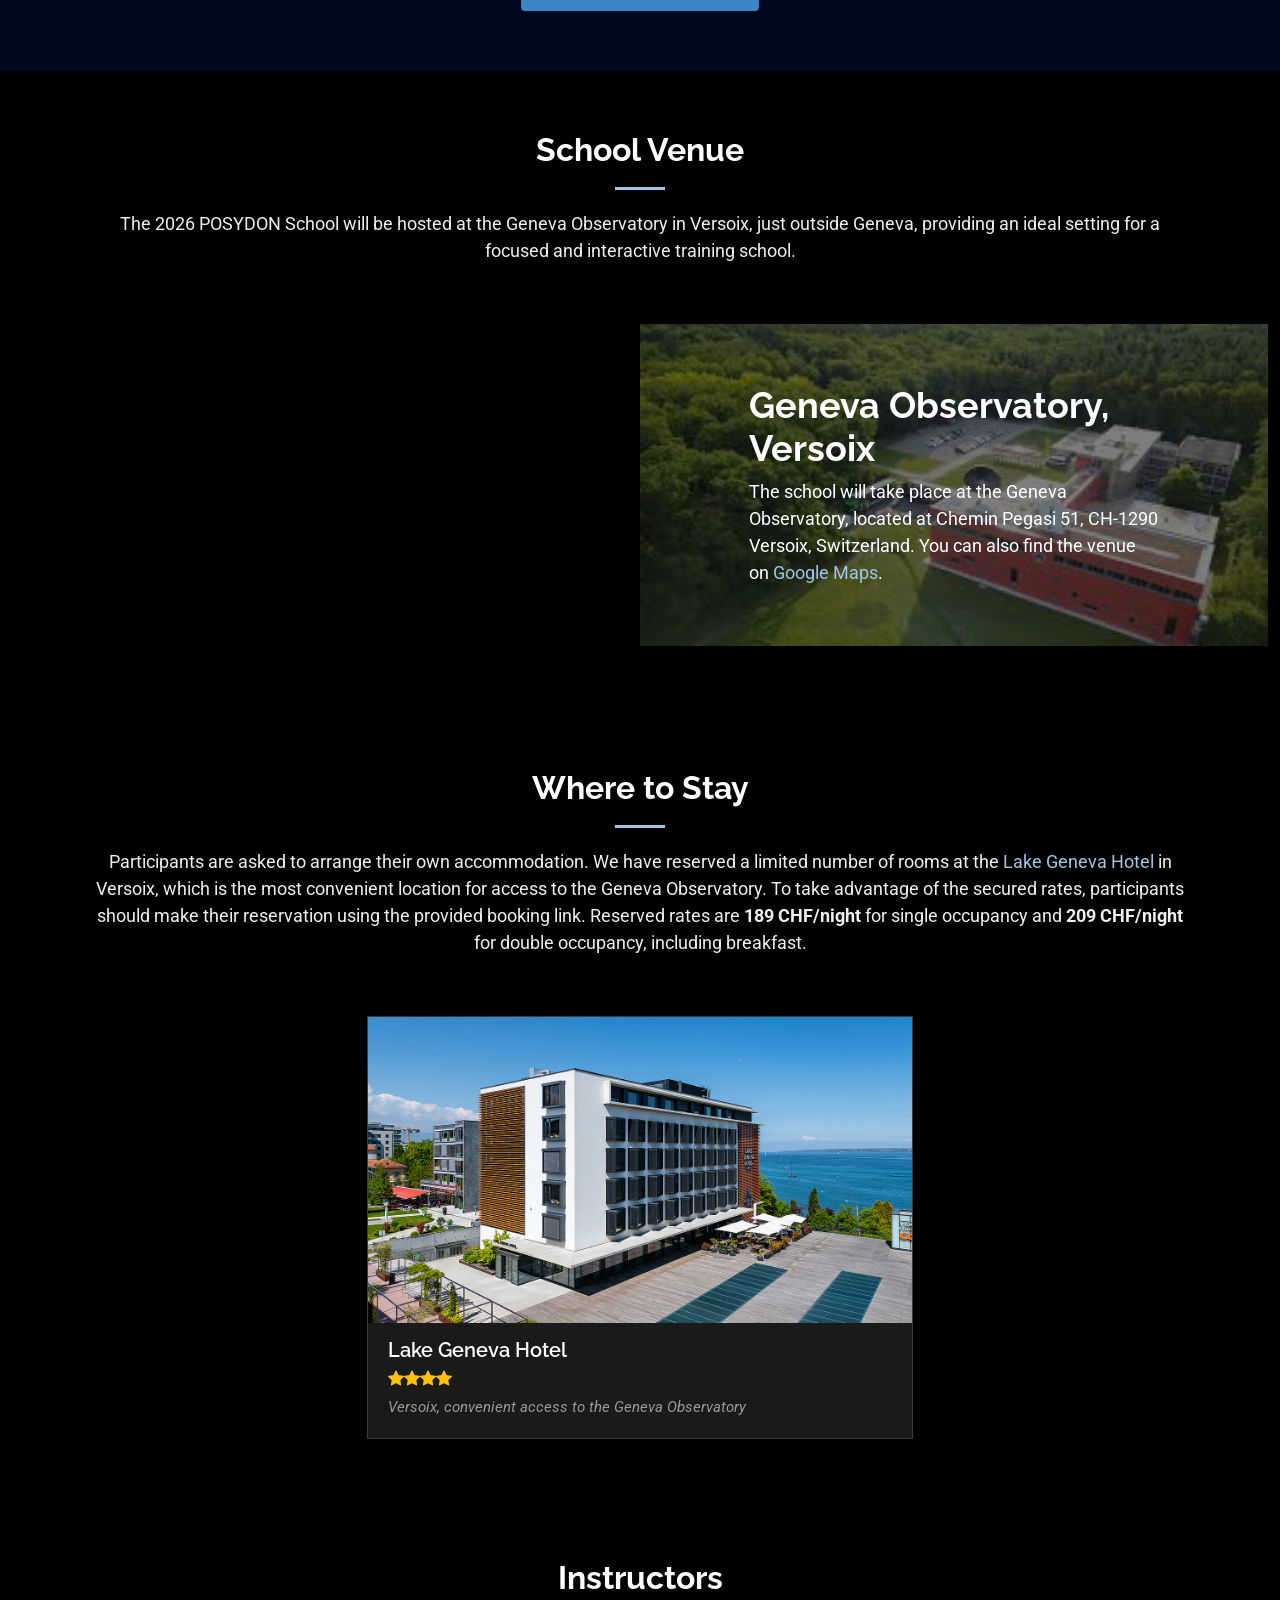
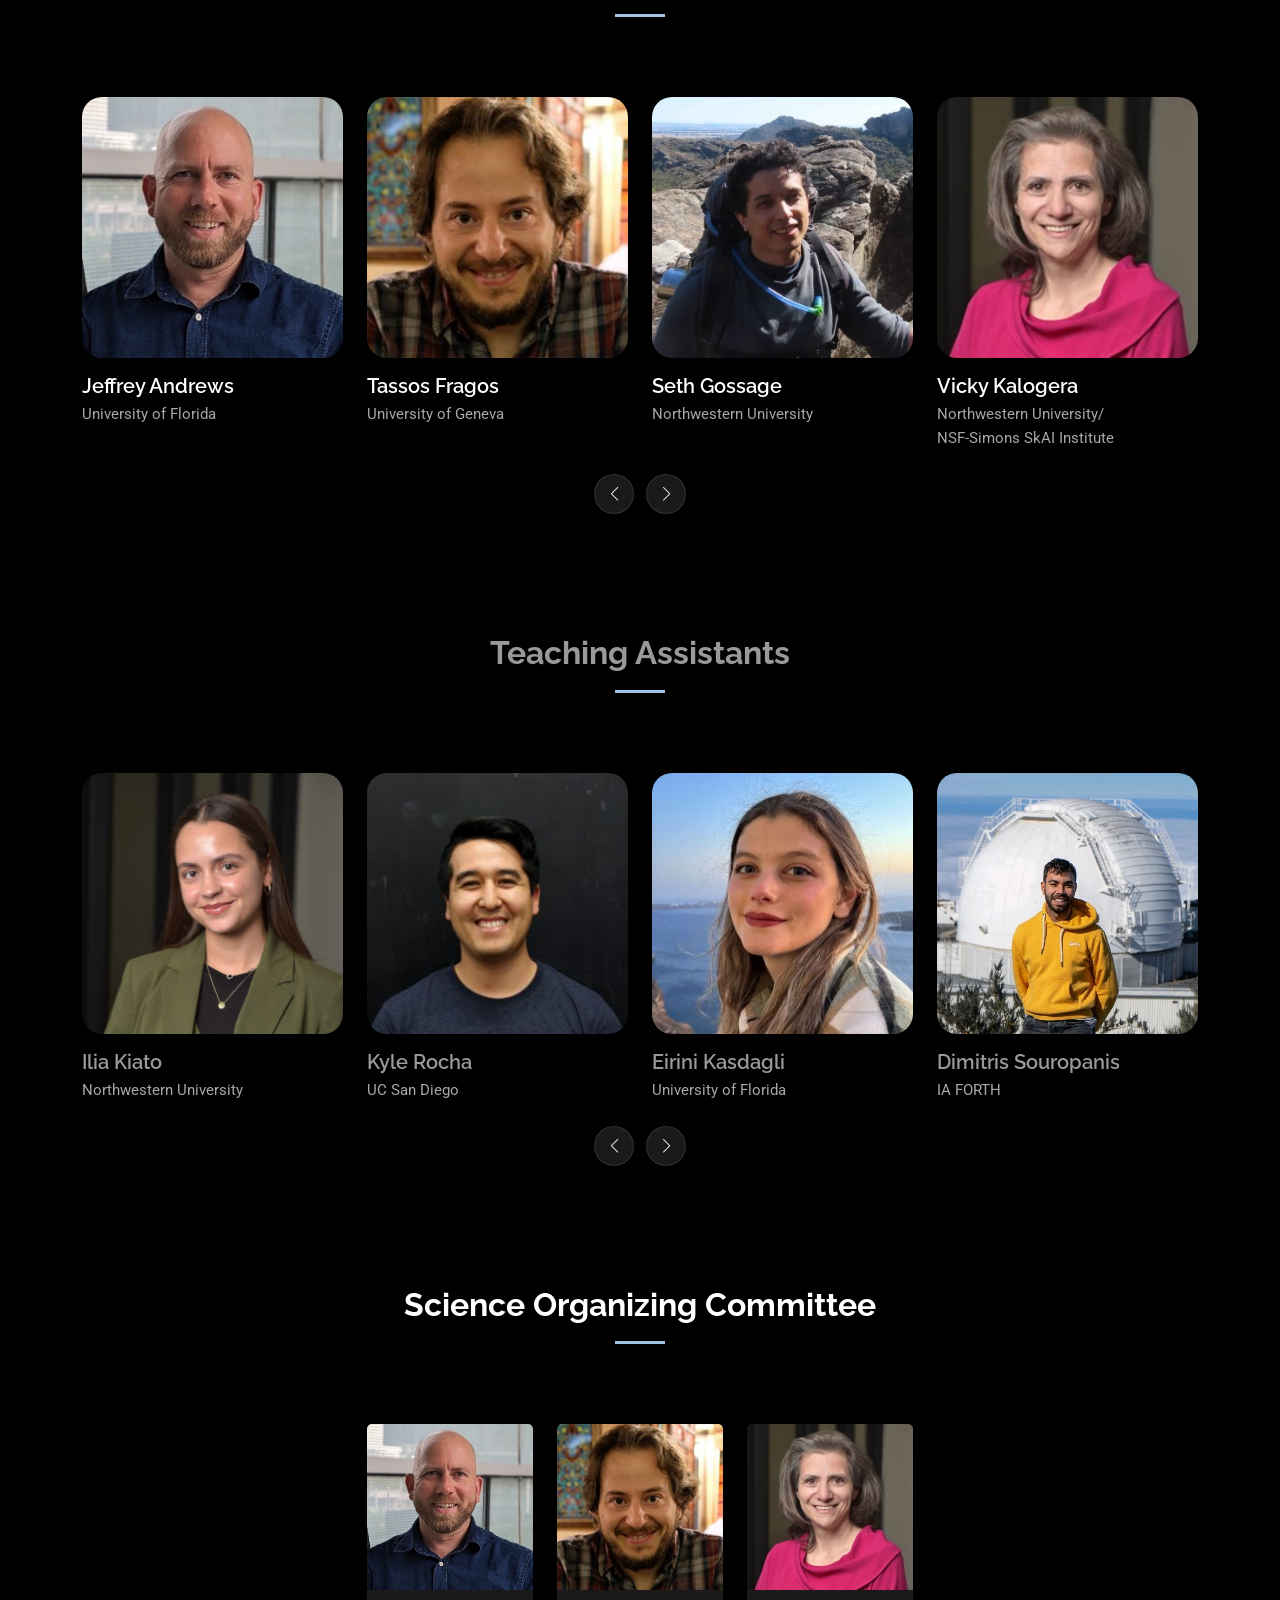
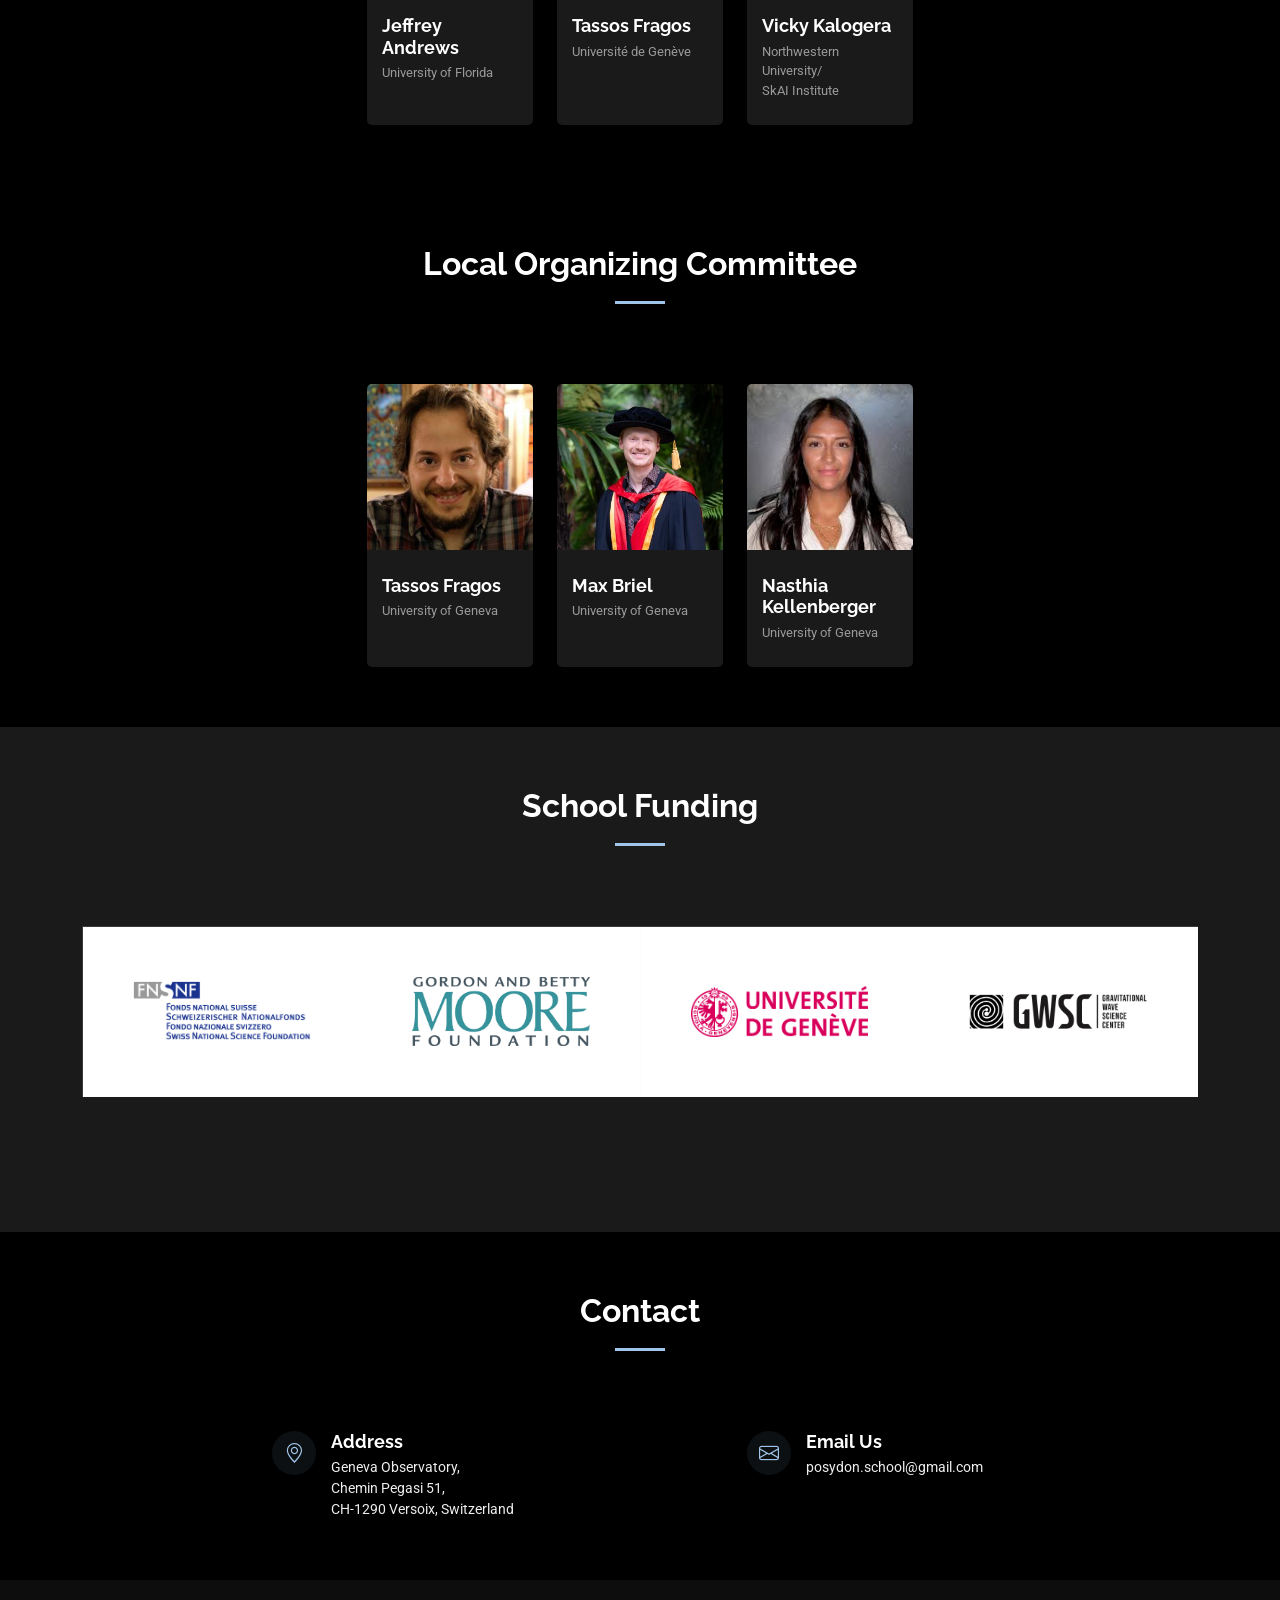
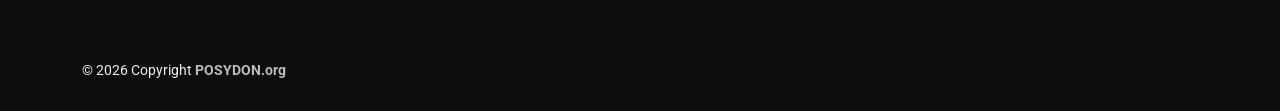
==== commit ac6b4d50: "Add GWSC funding logo" ====
--- a/index.html
+++ b/index.html
@@ -1212,16 +1212,20 @@
 
         <div class="row g-0 clients-wrap">
 
-          <div class="col-xl-4 col-md-4 client-logo">
+          <div class="col-xl-3 col-md-6 client-logo">
             <a href="https://www.snf.ch/" target="_blank"><img src="assets/img/logos/SLSF_logo.png" class="img-fluid" alt="SNSF"></a>
           </div><!-- End Client Item -->
 
-          <div class="col-xl-4 col-md-4 client-logo">
+          <div class="col-xl-3 col-md-6 client-logo">
             <a href="https://www.moore.org/" target="_blank"><img src="assets/img/logos/Moore_logo.jpg" class="img-fluid" alt="Moore Foundation"></a>
           </div><!-- End Client Item -->
 
-          <div class="col-xl-4 col-md-4 client-logo">
+          <div class="col-xl-3 col-md-6 client-logo">
             <a href="https://www.unige.ch/" target="_blank"><img src="assets/img/logos/universiteGeneve_logo.png" class="img-fluid" alt="University of Geneva"></a>
+          </div><!-- End Client Item -->
+
+          <div class="col-xl-3 col-md-6 client-logo">
+            <a href="https://gwsc.unige.ch" target="_blank"><img src="assets/img/logos/GWSC_logo.png" class="img-fluid" alt="GWSC"></a>
           </div><!-- End Client Item -->
 
           <!--<div class="col-xl-3 col-md-4 client-logo">
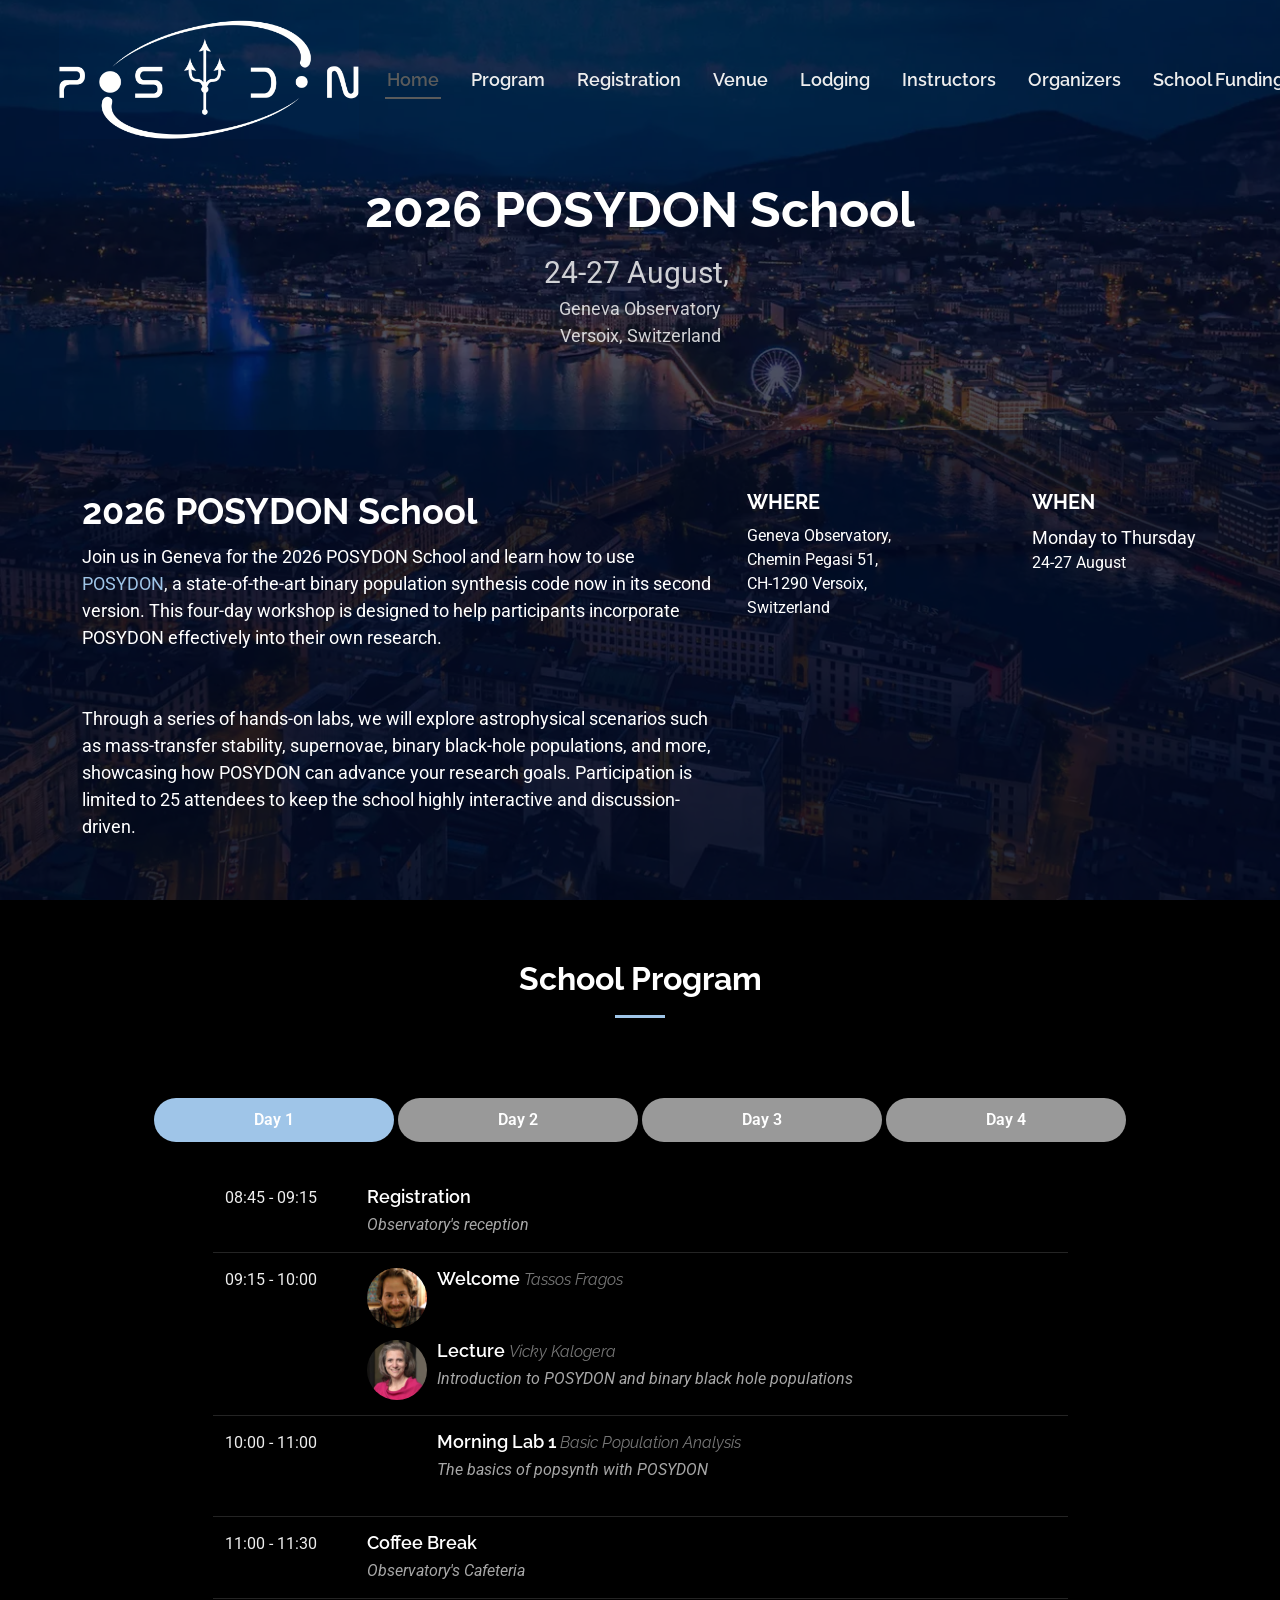
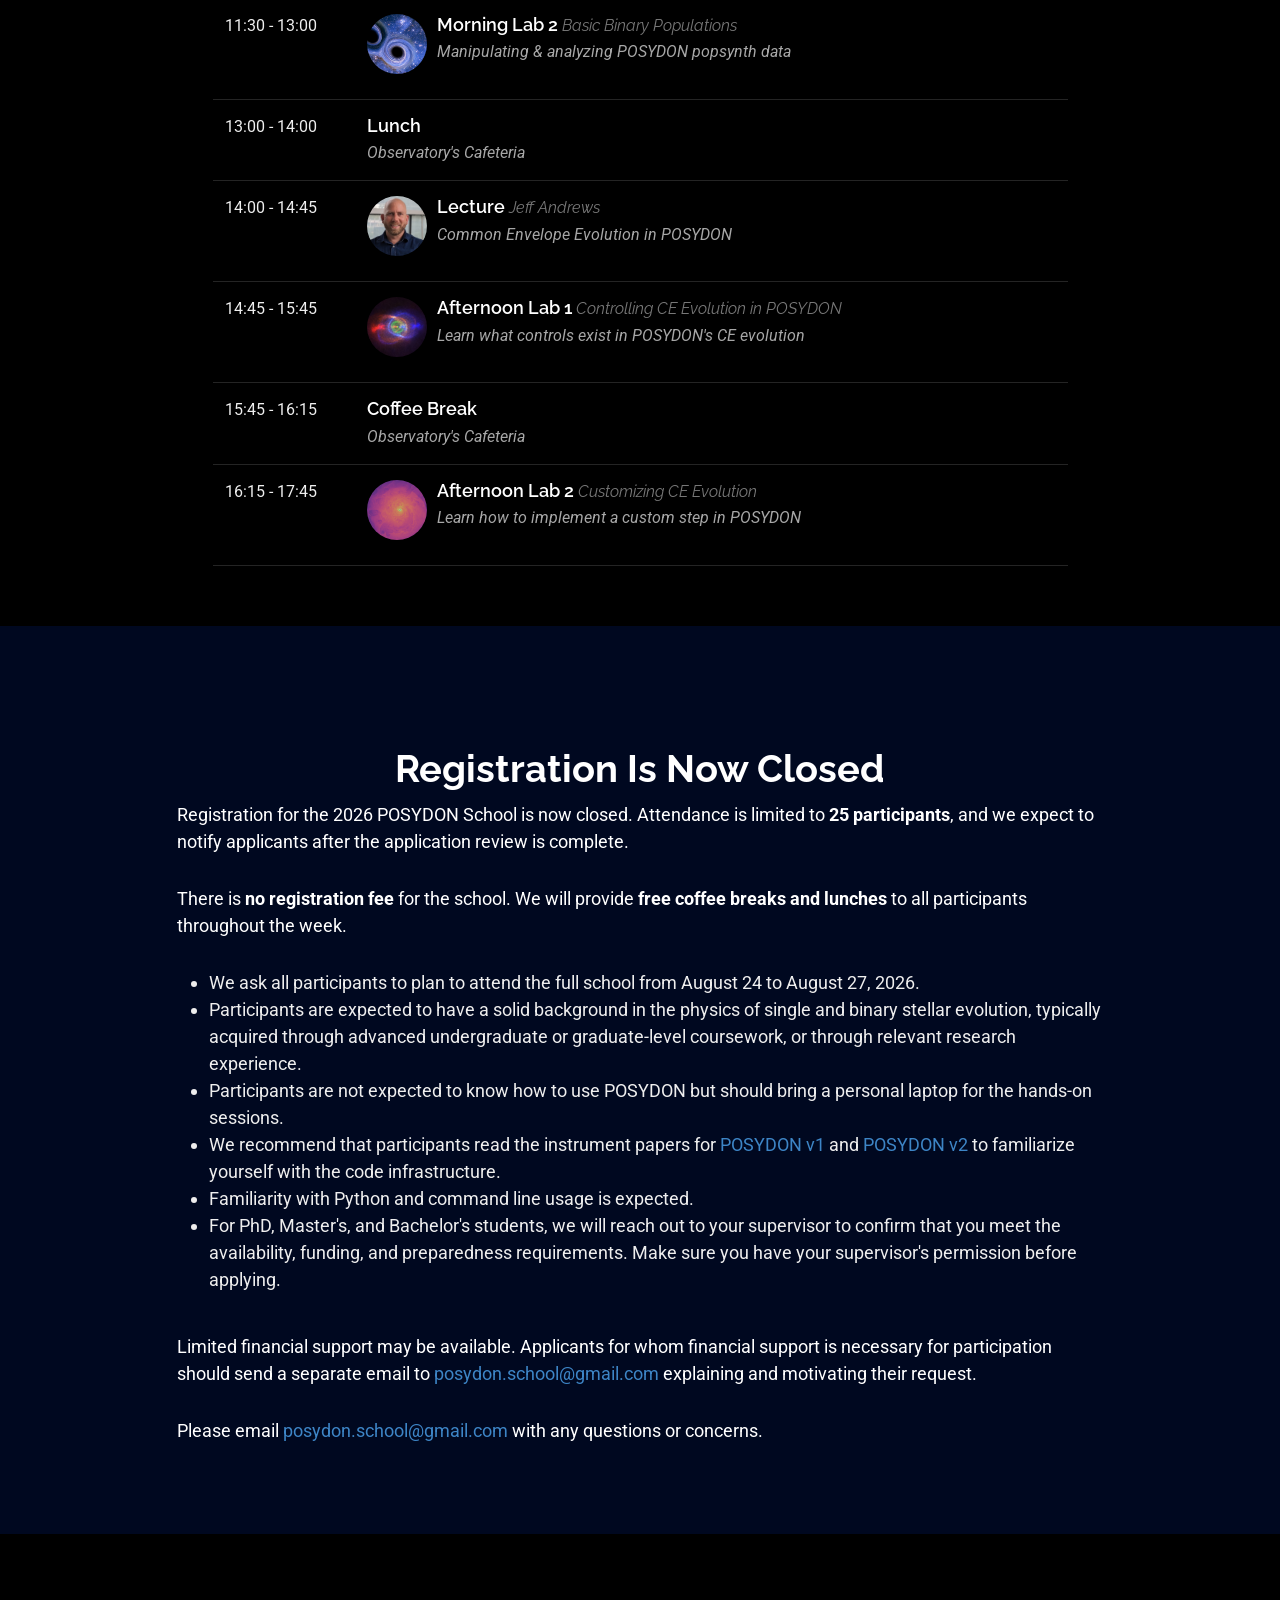
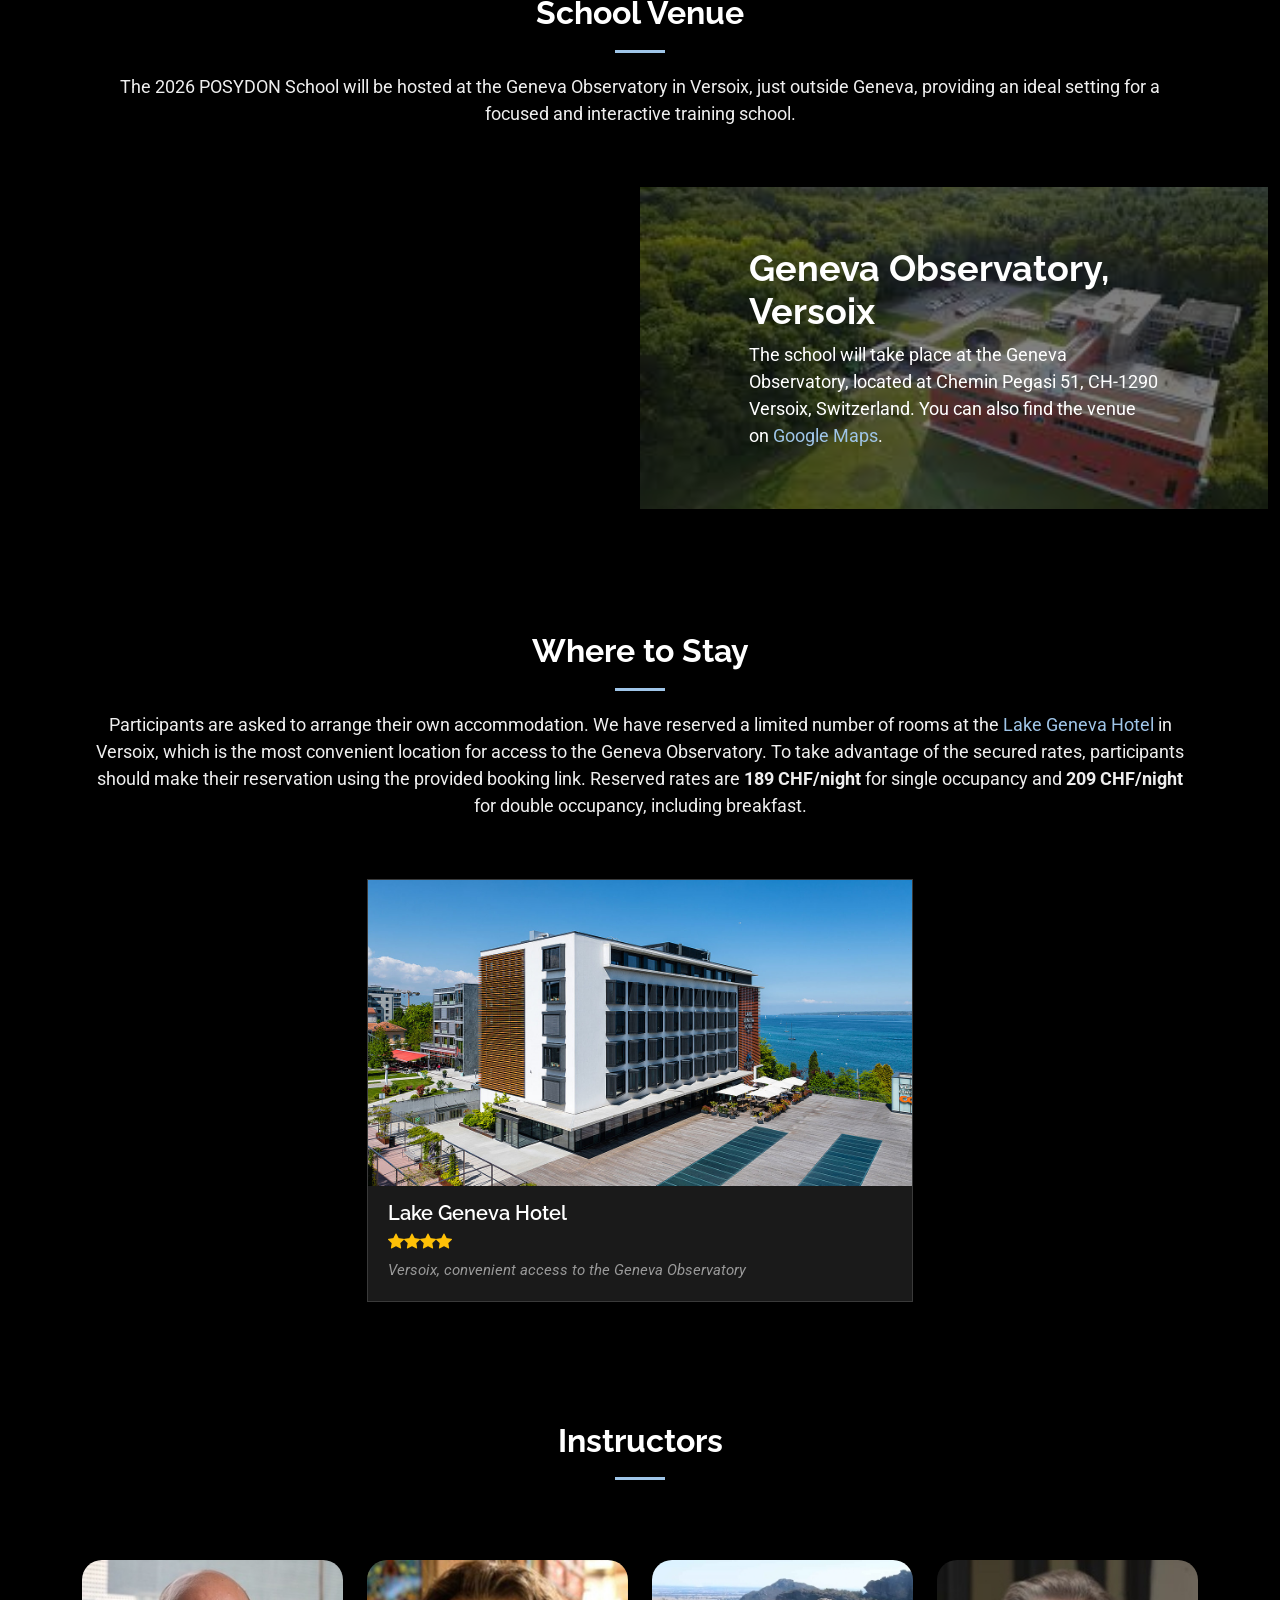
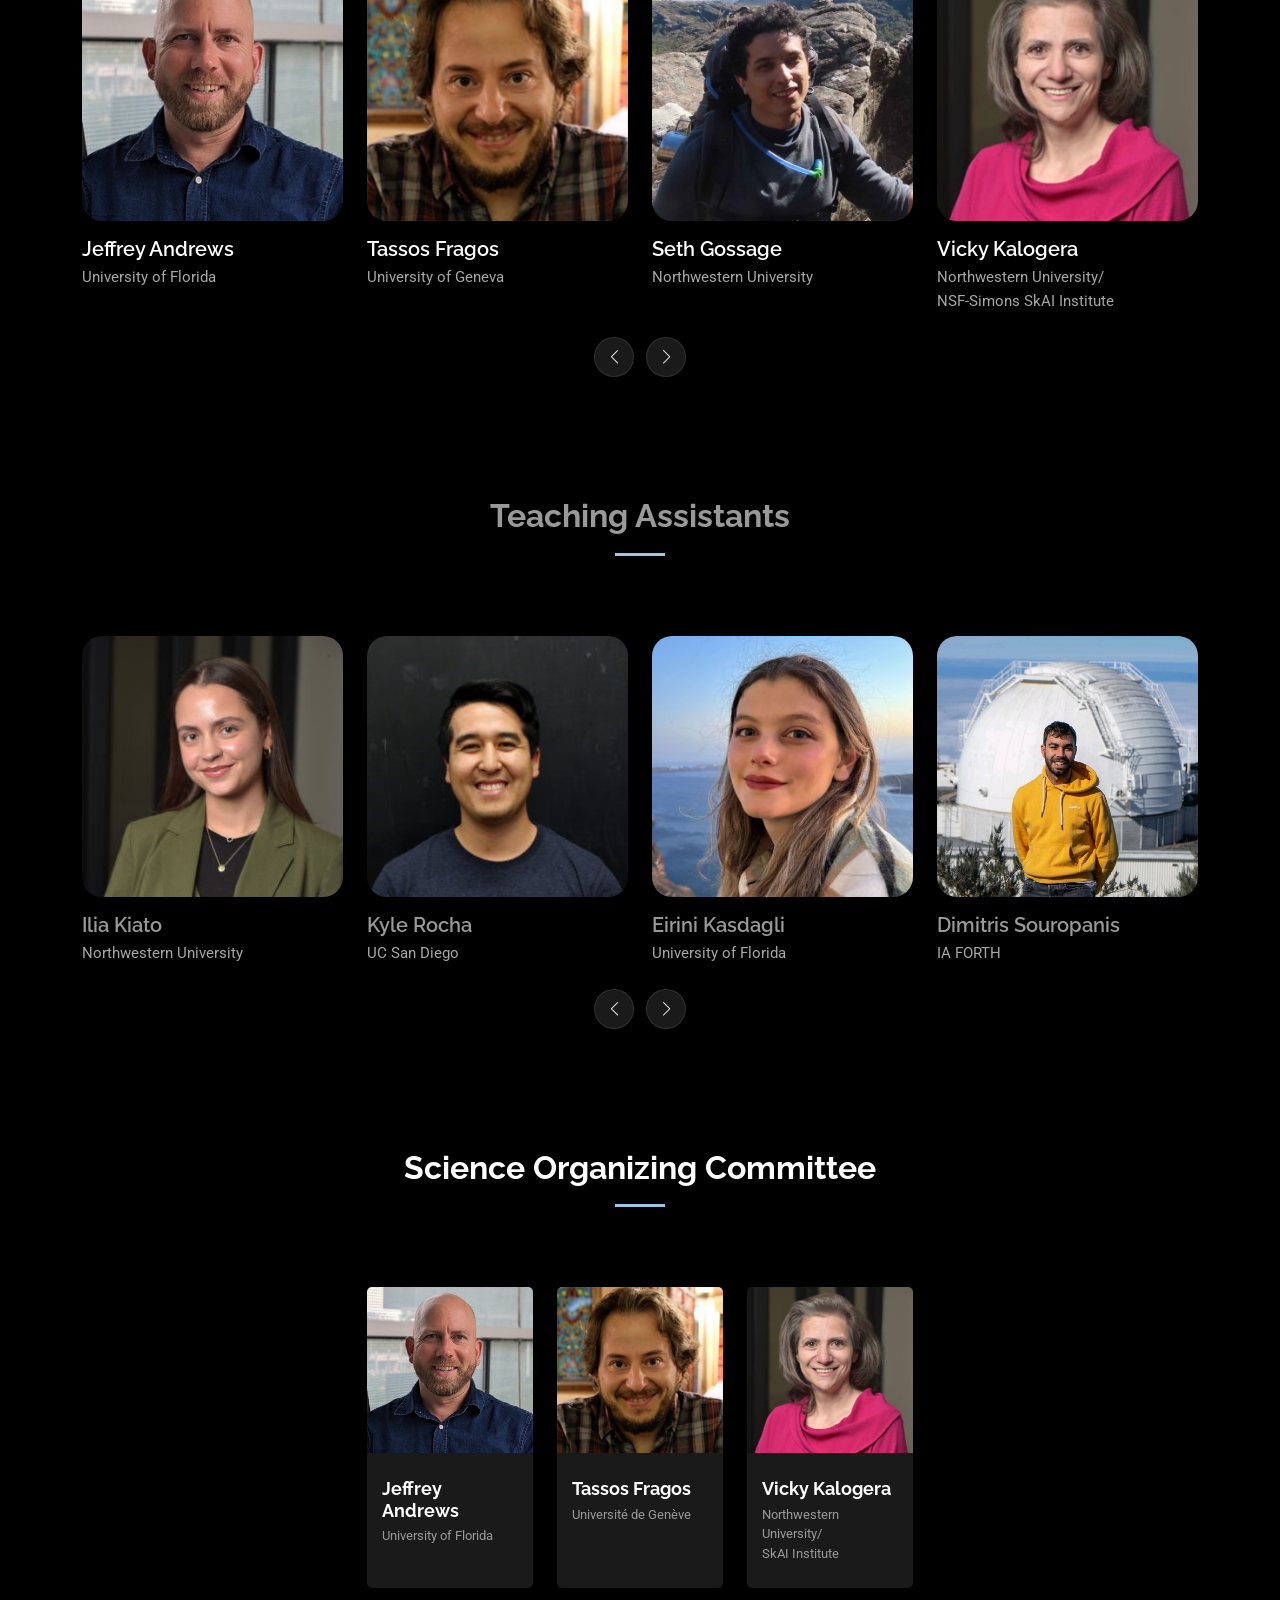
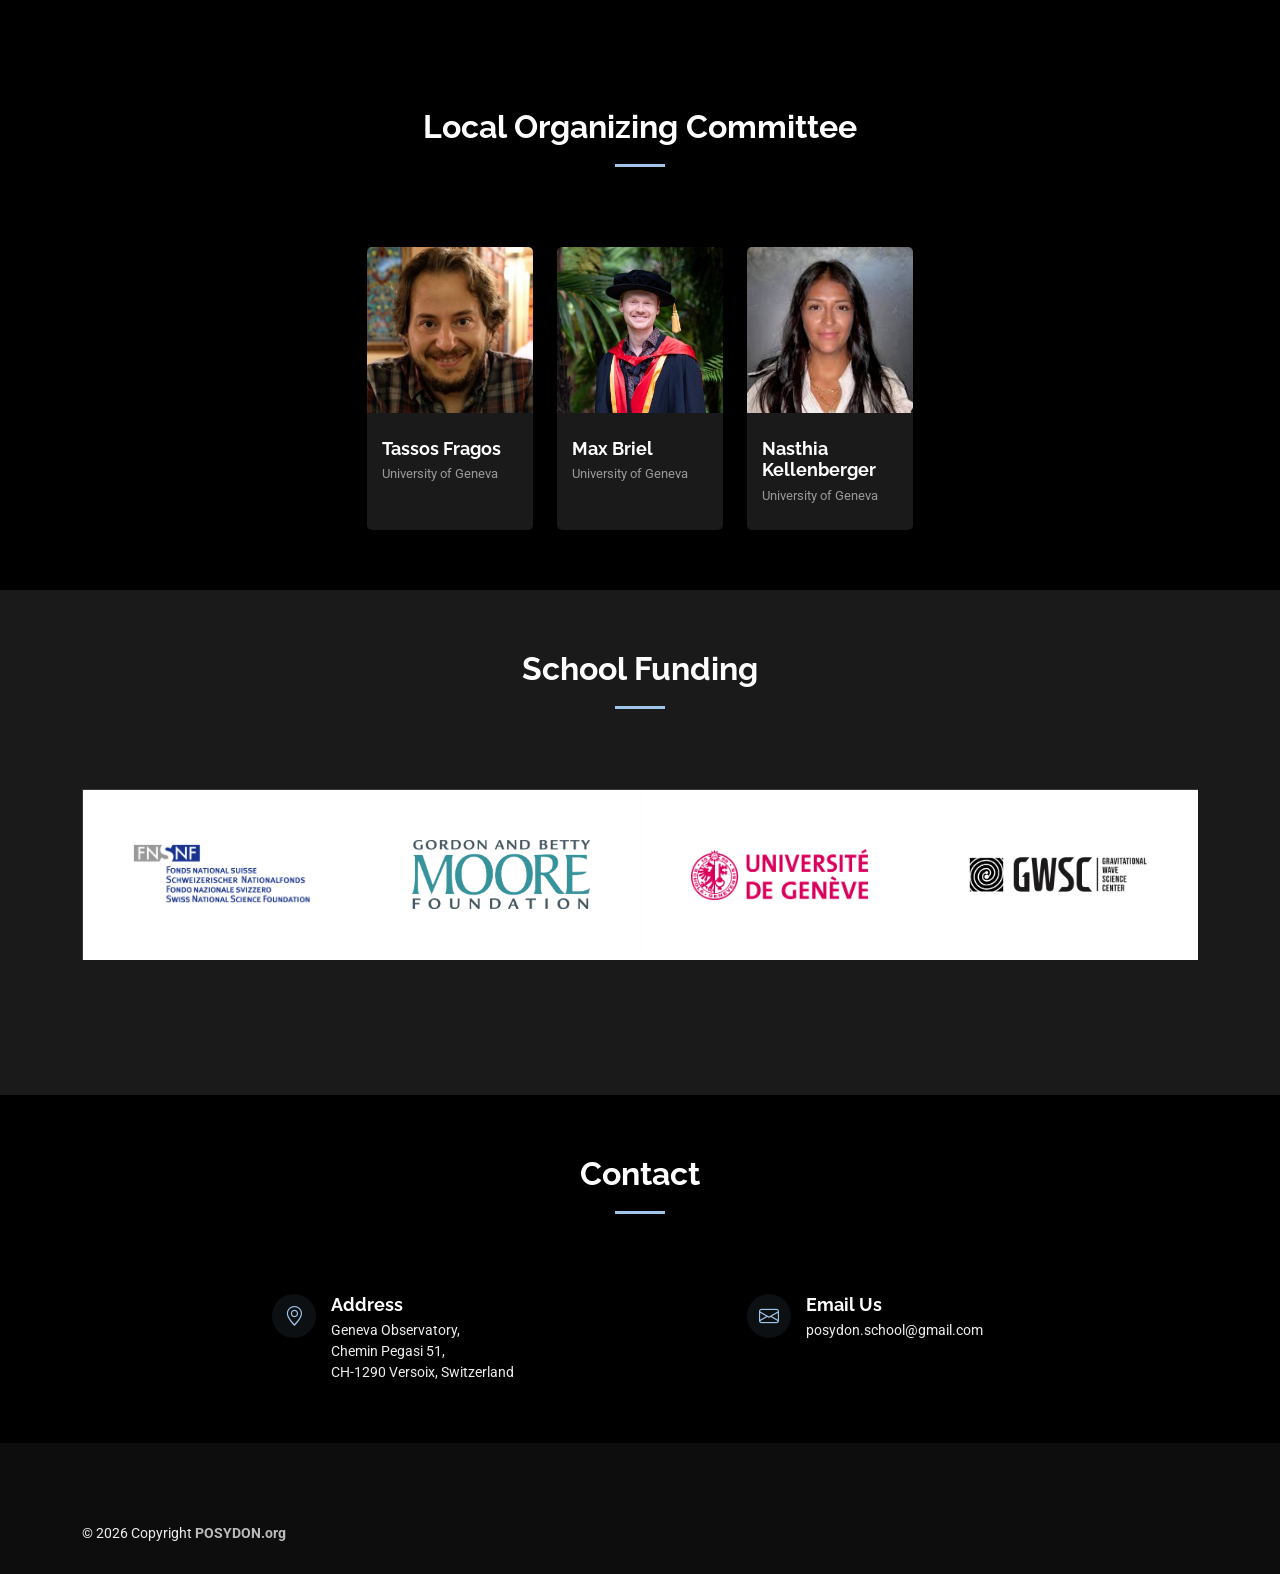
==== commit 4af73b7d: "Close 2026 school registration" ====
--- a/index.html
+++ b/index.html
@@ -557,10 +557,10 @@
       <div class="container">
         <div class="row justify-content-center">
           <div class="col-lg-10 text-center" data-aos="fade-up" data-aos-delay="100">
-            <h2>Registration Is Now Open</h2>
+            <h2>Registration Is Now Closed</h2>
           </div>
           <div class="col-lg-10 text-start" data-aos="fade-up" data-aos-delay="100">
-            <p>Registration for the 2026 POSYDON School is now open and will remain open until <strong>April 30, 2026</strong>. Attendance is limited to <strong>25 participants</strong>. To apply, please complete the registration form here: <a href="https://forms.gle/nGb6ep4N6eFJK6Vg8" target="_blank">POSYDON School 2026 Registration Form</a>.</p>
+            <p>Registration for the 2026 POSYDON School is now closed. Attendance is limited to <strong>25 participants</strong>, and we expect to notify applicants after the application review is complete.</p>
             <p>There is <strong>no registration fee</strong> for the school. We will provide <strong>free coffee breaks and lunches</strong> to all participants throughout the week.</p>
             <ul style="font-size: 18px">
               <li>We ask all participants to plan to attend the full school from August 24 to August 27, 2026.</li>
@@ -571,11 +571,8 @@
               <li>For PhD, Master's, and Bachelor's students, we will reach out to your supervisor to confirm that you meet the availability, funding, and preparedness requirements. Make sure you have your supervisor's permission before applying.</li>
             </ul>
             <br>
-            <p>Limited financial support may be available. Applicants for whom financial support is necessary for participation should, after submitting the registration form, send a separate email to <a href="mailto:posydon.school@gmail.com">posydon.school@gmail.com</a> explaining and motivating their request.</p>
-            <p>Please email <a href="mailto:posydon.school@gmail.com">posydon.school@gmail.com</a> with any questions or concerns. We expect to notify participants after the application period closes.</p>
-          </div>
-          <div class="col-lg-10 text-center" data-aos="fade-up" data-aos-delay="100">
-            <a href="https://forms.gle/nGb6ep4N6eFJK6Vg8" target="_blank" class="btn-get-started" style="font-size: 24px;">Register Here</a>
+            <p>Limited financial support may be available. Applicants for whom financial support is necessary for participation should send a separate email to <a href="mailto:posydon.school@gmail.com">posydon.school@gmail.com</a> explaining and motivating their request.</p>
+            <p>Please email <a href="mailto:posydon.school@gmail.com">posydon.school@gmail.com</a> with any questions or concerns.</p>
           </div>
           <!--</div>-->
         </div>
